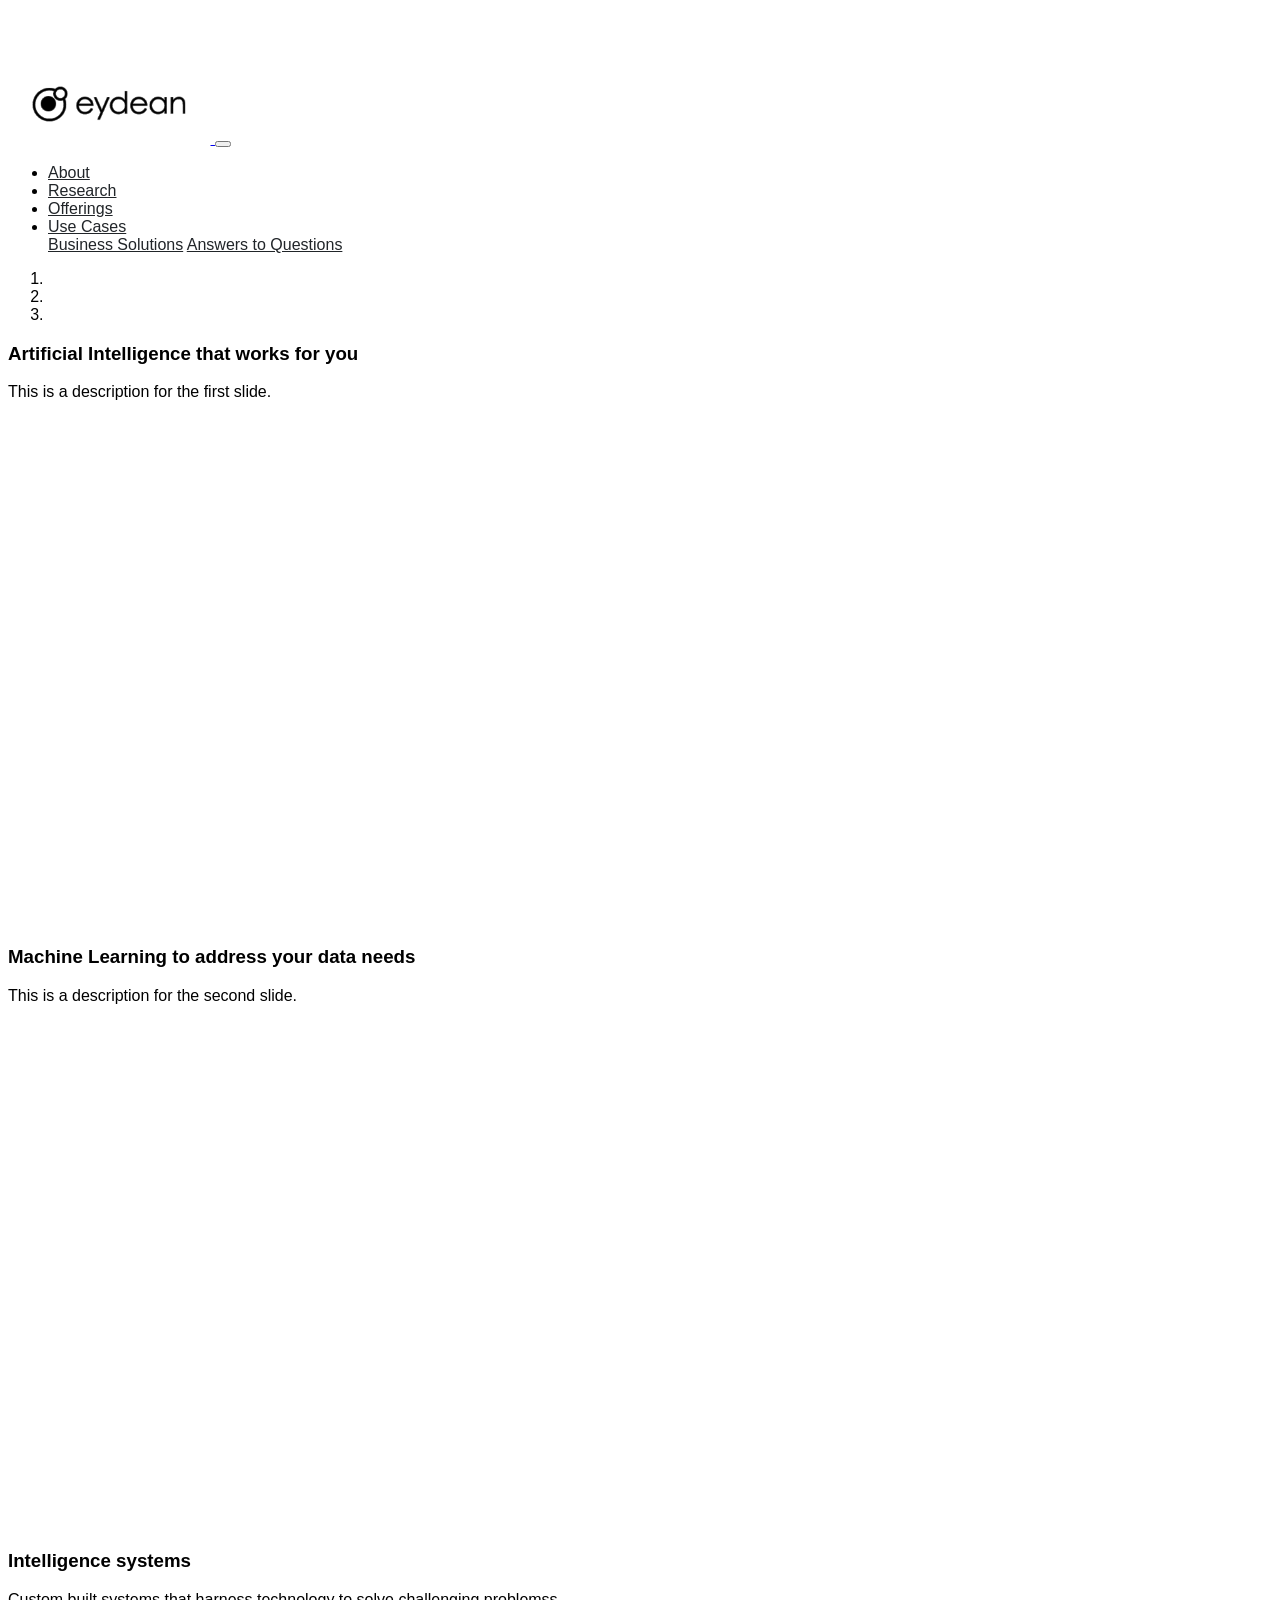
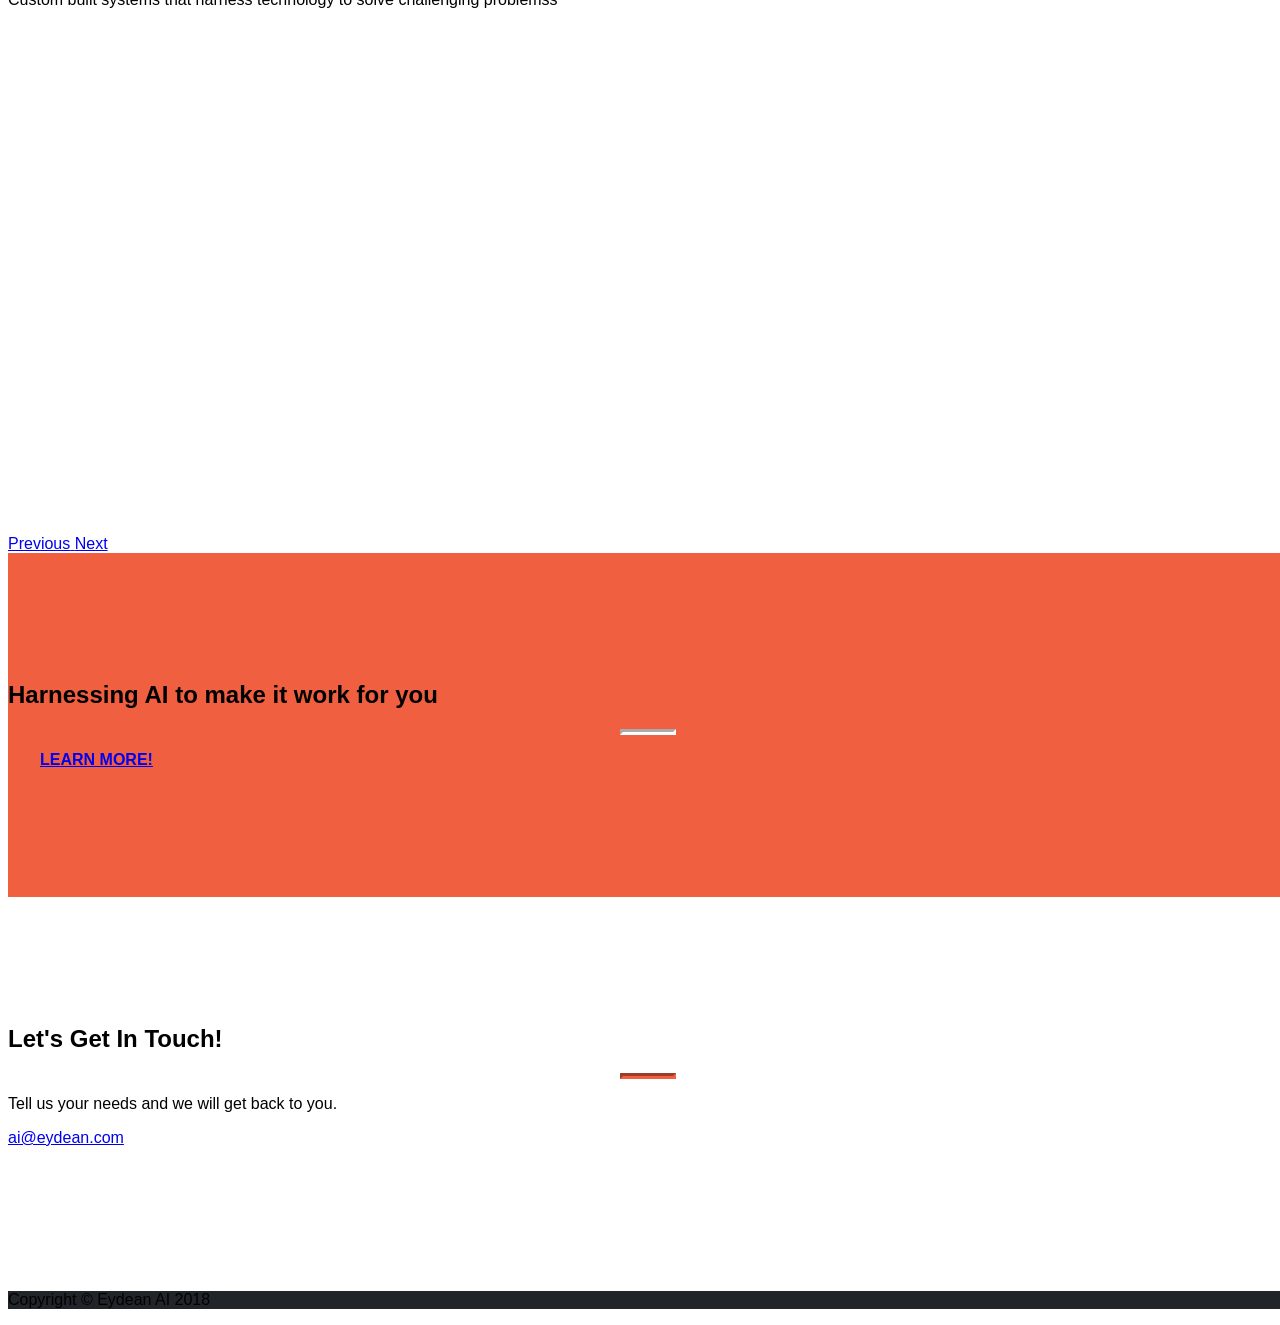
==== index.html @ f9ddc155 "[ADD]: Add Landing page skeleton" ====
<!DOCTYPE html>
<html lang="en">

<head>
    <meta charset="utf-8">
    <meta name="viewport" content="width=device-width, initial-scale=1, shrink-to-fit=no">
    <title>Eydean AI - Tagline</title>

    <link href="css/bootstrap.min.css" rel="stylesheet">
    <link href="css/style.css" rel="stylesheet">
    <link href="js/magnific-popup/magnific-popup.css" rel="stylesheet">

</head>

<body>
    <!-- Navigation -->
    <nav class="navbar fixed-top navbar-expand-lg navbar-dark bg-light fixed-top">
        <div class="container">
            <a class="navbar-brand" href="index.html">
                <img src="images/EydeanGIFresize.gif" alt="" srcset="" height="80px" width="auto">
            </a>
            <button class="navbar-toggler navbar-toggler-right" type="button" data-toggle="collapse" data-target="#navbarResponsive"
                aria-controls="navbarResponsive" aria-expanded="false" aria-label="Toggle navigation">
                <span class="navbar-toggler-icon"></span>
            </button>
            <div class="collapse navbar-collapse" id="navbarResponsive">
                <ul class="navbar-nav ml-auto">
                    <li class="nav-item">
                        <a class="nav-link" href="#">About</a>
                    </li>
                    <li class="nav-item">
                        <a class="nav-link" href="#">Research</a>
                    </li>
                    <li class="nav-item">
                        <a class="nav-link" href="#">Offerings</a>
                    </li>
                    <li class="nav-item dropdown">
                        <a class="nav-link dropdown-toggle" href="#" id="navbarDropdownPortfolio" data-toggle="dropdown"
                            aria-haspopup="true" aria-expanded="false">
                            Use Cases
                        </a>
                        <div class="dropdown-menu dropdown-menu-right" aria-labelledby="navbarDropdownPortfolio">
                            <a class="dropdown-item" href="#">Business Solutions</a>
                            <a class="dropdown-item" href="#">Answers to Questions</a>
                        </div>
                    </li>
                </ul>
            </div>
        </div>
    </nav>

    <header>
        <div id="carouselExampleIndicators" class="carousel slide" data-ride="carousel">
            <ol class="carousel-indicators">
                <li data-target="#carouselExampleIndicators" data-slide-to="0" class="active"></li>
                <li data-target="#carouselExampleIndicators" data-slide-to="1"></li>
                <li data-target="#carouselExampleIndicators" data-slide-to="2"></li>
            </ol>
            <div class="carousel-inner" role="listbox">
                <!-- Slide One -->
                <div class="carousel-item active" style="background-image: url('http://placehold.it/1900x1080')">
                    <div class="carousel-caption d-none d-md-block">
                        <h3>Artificial Intelligence that works for you</h3>
                        <p>This is a description for the first slide.</p>
                    </div>
                </div>
                <!-- Slide Two-->
                <div class="carousel-item" style="background-image: url('http://placehold.it/1900x1080')">
                    <div class="carousel-caption d-none d-md-block">
                        <h3>Machine Learning to address your data needs</h3>
                        <p>This is a description for the second slide.</p>
                    </div>
                </div>
                <!-- Slide Three -->
                <div class="carousel-item" style="background-image: url('http://placehold.it/1900x1080')">
                    <div class="carousel-caption d-none d-md-block">
                        <h3>Intelligence systems</h3>
                        <p>Custom built systems that harness technology to solve challenging problemss</p>
                    </div>
                </div>
            </div>
            <a class="carousel-control-prev" href="#carouselExampleIndicators" role="button" data-slide="prev">
                <span class="carousel-control-prev-icon" aria-hidden="true"></span>
                <span class="sr-only">Previous</span>
            </a>
            <a class="carousel-control-next" href="#carouselExampleIndicators" role="button" data-slide="next">
                <span class="carousel-control-next-icon" aria-hidden="true"></span>
                <span class="sr-only">Next</span>
            </a>
        </div>
    </header>

    <!-- Page Content -->
    <section class="bg-primary" id="about">
        <div class="container">
            <div class="row">
                <div class="col-lg-8 mx-auto text-center">
                    <h2 class="section-heading text-white">Harnessing AI to make it work for you</h2>
                    <hr class="light my-4">
                    <p class="text-faded mb-4"></p>
                    <a class="btn btn-light btn-xl js-scroll-trigger" href="#services">Learn more!</a>
                </div>
            </div>
        </div>
    </section>

    <section id="contact">
        <div class="container">
            <div class="row">
                <div class="col-lg-8 mx-auto text-center">
                    <h2 class="section-heading">Let's Get In Touch!</h2>
                    <hr class="my-4">
                    <p class="mb-5">Tell us your needs and we will get back to you.</p>
                    <a href="mailto:ai@eyedean.com">ai@eydean.com</a>
                </div>
            </div>
        </div>
    </section>
    </section>
    <!-- Footer -->
    <footer class="py-5 bg-dark">
        <div class="container">
            <p class="m-0 text-center text-white">Copyright &copy; Eydean AI 2018</p>
        </div>
        <!-- /.container -->
    </footer>

    <script src="js/jquery/jquery.min.js"></script>
    <script src="js/bootstrap/bootstrap.bundle.min.js"></script>
</body>

</html>
---- css/style.css ----
:root {
    --pm-color: #212529;
    --standard-color: #ffffff;
    --aux-color: #F05F40;
}

body {
    padding-top: 54px;
    font-family: 'Merriweather', 'Helvetica Neue', Arial, sans-serif;
    width: 100%;
    height: 100%;  
}
  
  @media (min-width: 992px) {
    body {
      padding-top: 56px;
    }
  }
  
  .carousel-item {
    height: 65vh;
    min-height: 300px;
    background: no-repeat center center scroll;
    -webkit-background-size: cover;
    -moz-background-size: cover;
    -o-background-size: cover;
    background-size: cover;
  }
  
  .portfolio-item {
    margin-bottom: 30px;
  }

hr {
  max-width: 50px;
  border-width: 3px;
  border-color: var(--aux-color);
}

hr.light {
  border-color: var(--standard-color);;
}

.bg-primary {
  background-color: var(--aux-color) !important;
}

.bg-dark {
  background-color: var(--pm-color); !important;
}

.text-faded {
  color: rgba(255, 255, 255, 0.7);
}

section {
  padding: 8rem 0;
}

.section-heading {
  margin-top: 0;
}

::-moz-selection {
  color: var(--standard-color);
  background: var(--pm-color);;
  text-shadow: none;
}

@media (min-width: 1200px) {
  header.masthead h1 {
    font-size: 4rem;
  }
}

.navbar .container .collapse ul li a{
    color: var(--pm-color) !important;
}

@media (min-width: 768px) {
  .portfolio-box .portfolio-box-caption .portfolio-box-caption-content .project-category {
    font-size: 16px;
  }
  .portfolio-box .portfolio-box-caption .portfolio-box-caption-content .project-name {
    font-size: 22px;
  }
}

.text-primary {
  color: var(--aux-color) !important;
}

.btn {
  font-weight: 700;
  text-transform: uppercase;
  border: none;
  border-radius: 300px;
  font-family: 'Open Sans', 'Helvetica Neue', Arial, sans-serif;
}

.btn-xl {
  padding: 1rem 2rem;
}

.btn-primary {
  background-color:var(--aux-color);
  border-color: var(--aux-color);
}

.btn-primary:hover, .btn-primary:focus, .btn-primary:active {
  color: var(--standard-color);
  background-color: var(--aux-color) !important;
}

.btn-primary:active, .btn-primary:focus {
  box-shadow: 0 0 0 0.2rem rgba(240, 95, 64, 0.5) !important;
}
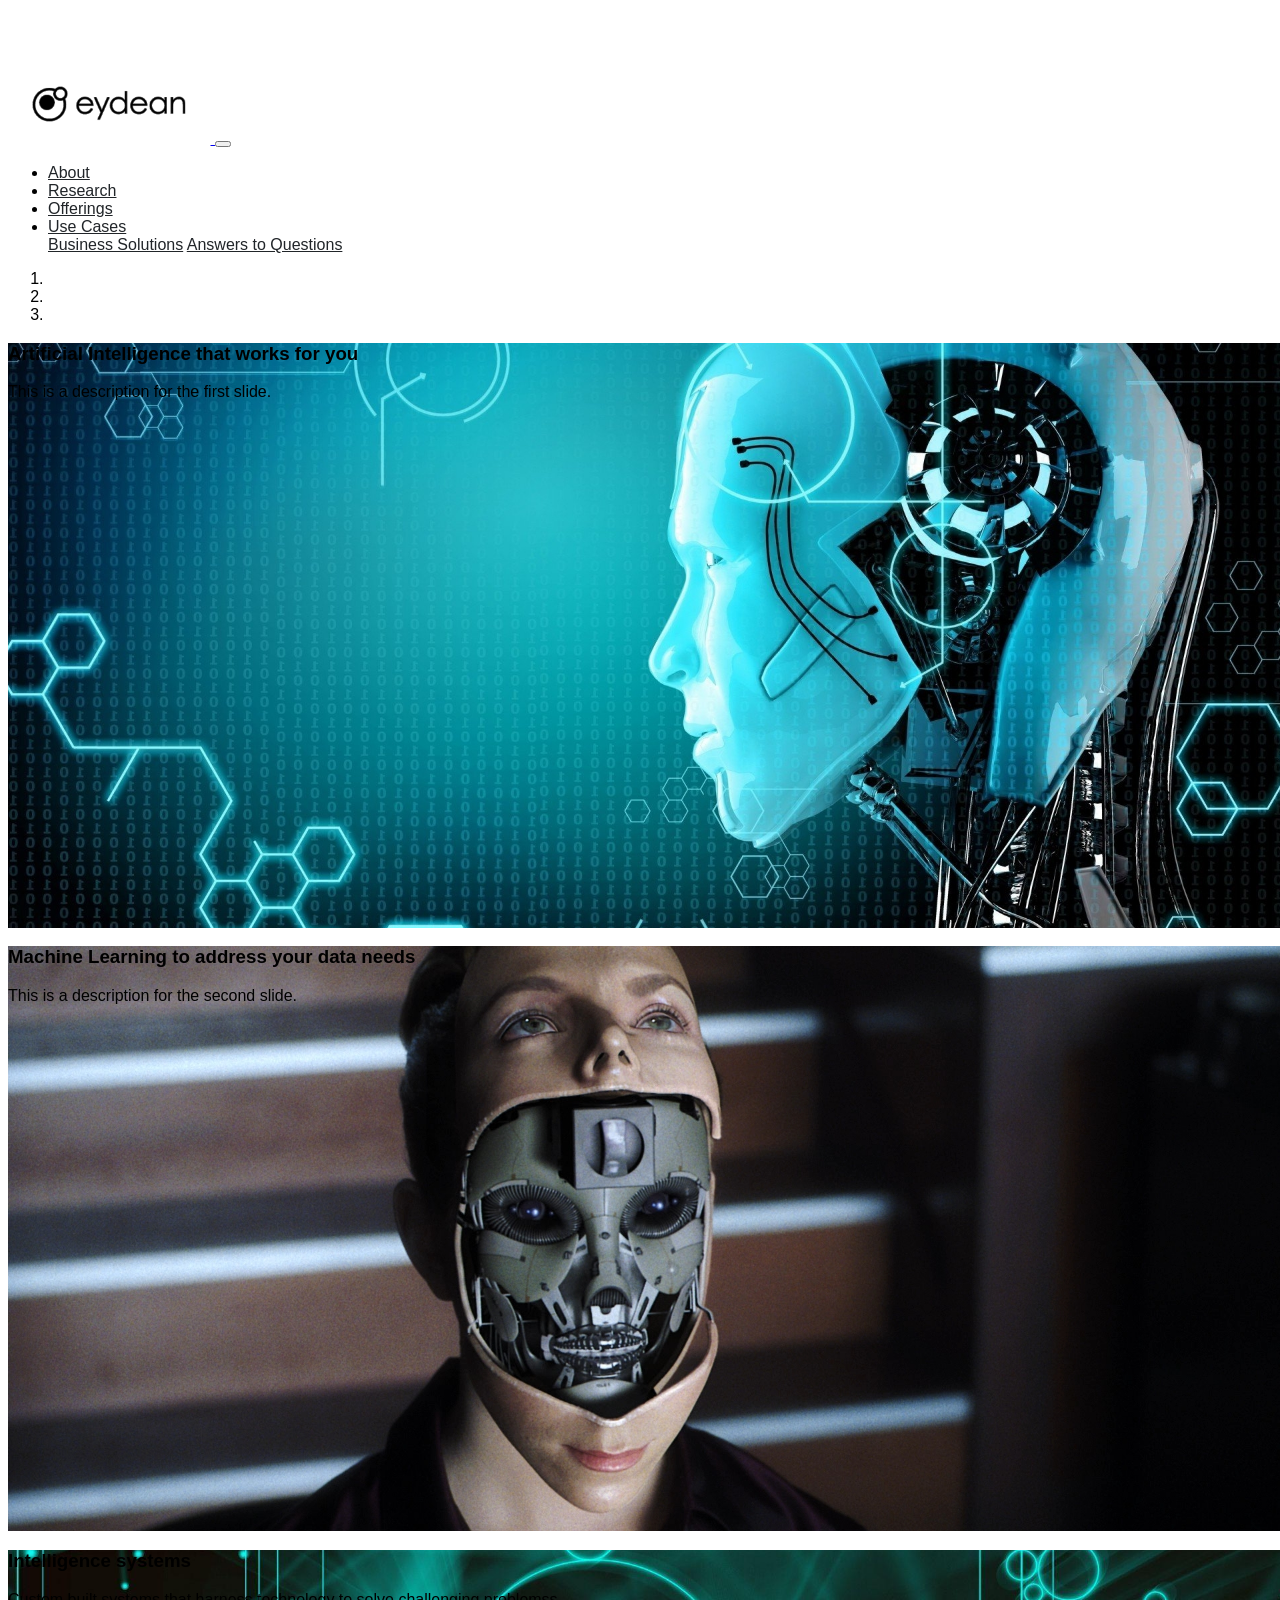
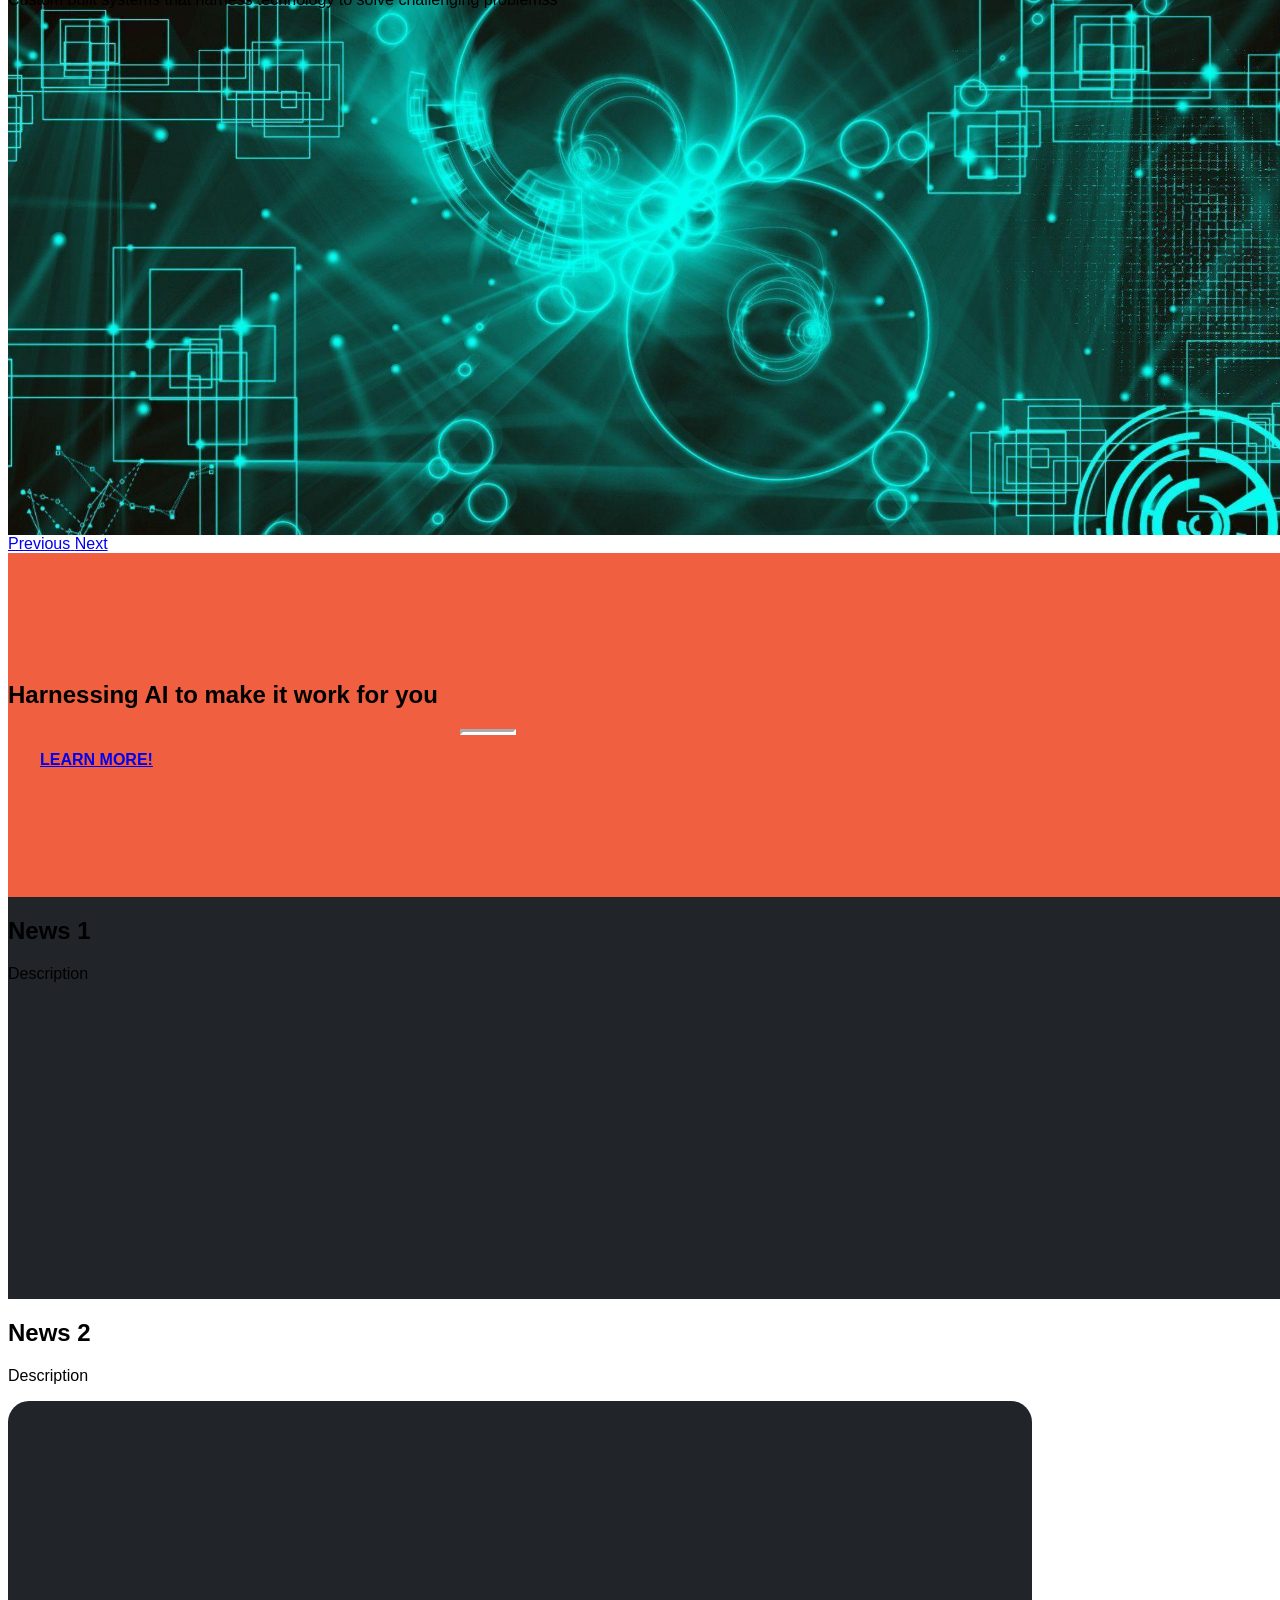
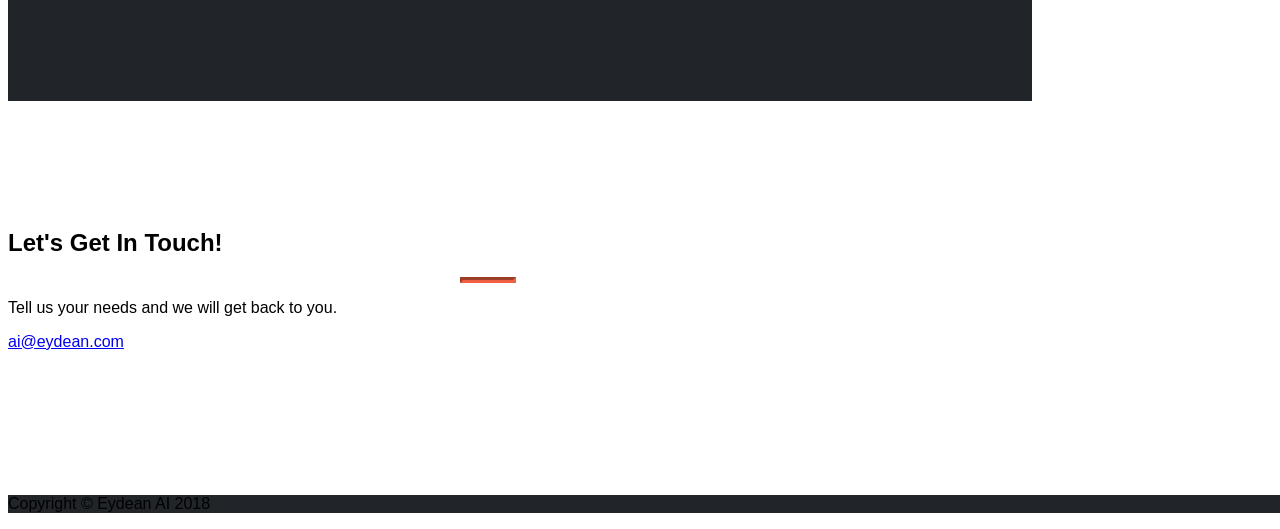
==== commit af6dc91b: "[ADD]: Add placeholder images and news section to landing page skeleton" ====
--- a/index.html
+++ b/index.html
@@ -5,11 +5,9 @@
     <meta charset="utf-8">
     <meta name="viewport" content="width=device-width, initial-scale=1, shrink-to-fit=no">
     <title>Eydean AI - Tagline</title>
-
+    <!-- CSS -->
     <link href="css/bootstrap.min.css" rel="stylesheet">
     <link href="css/style.css" rel="stylesheet">
-    <link href="js/magnific-popup/magnific-popup.css" rel="stylesheet">
-
 </head>
 
 <body>
@@ -35,8 +33,7 @@
                         <a class="nav-link" href="#">Offerings</a>
                     </li>
                     <li class="nav-item dropdown">
-                        <a class="nav-link dropdown-toggle" href="#" id="navbarDropdownPortfolio" data-toggle="dropdown"
-                            aria-haspopup="true" aria-expanded="false">
+                        <a class="nav-link dropdown-toggle" href="#" id="navbarDropdownPortfolio" data-toggle="dropdown" aria-haspopup="true" aria-expanded="false">
                             Use Cases
                         </a>
                         <div class="dropdown-menu dropdown-menu-right" aria-labelledby="navbarDropdownPortfolio">
@@ -49,6 +46,8 @@
         </div>
     </nav>
 
+    <!-- Page Content -->
+    <!-- Carousel -->
     <header>
         <div id="carouselExampleIndicators" class="carousel slide" data-ride="carousel">
             <ol class="carousel-indicators">
@@ -58,21 +57,21 @@
             </ol>
             <div class="carousel-inner" role="listbox">
                 <!-- Slide One -->
-                <div class="carousel-item active" style="background-image: url('http://placehold.it/1900x1080')">
+                <div class="carousel-item active" style="background-image: url('images/placeholder1.png')">
                     <div class="carousel-caption d-none d-md-block">
                         <h3>Artificial Intelligence that works for you</h3>
                         <p>This is a description for the first slide.</p>
                     </div>
                 </div>
                 <!-- Slide Two-->
-                <div class="carousel-item" style="background-image: url('http://placehold.it/1900x1080')">
+                <div class="carousel-item" style="background-image: url('images/placeholder2.png')">
                     <div class="carousel-caption d-none d-md-block">
                         <h3>Machine Learning to address your data needs</h3>
                         <p>This is a description for the second slide.</p>
                     </div>
                 </div>
                 <!-- Slide Three -->
-                <div class="carousel-item" style="background-image: url('http://placehold.it/1900x1080')">
+                <div class="carousel-item" style="background-image: url('images/placeholder3.png')">
                     <div class="carousel-caption d-none d-md-block">
                         <h3>Intelligence systems</h3>
                         <p>Custom built systems that harness technology to solve challenging problemss</p>
@@ -90,7 +89,7 @@
         </div>
     </header>
 
-    <!-- Page Content -->
+    <!-- Section 1: Learn More -->
     <section class="bg-primary" id="about">
         <div class="container">
             <div class="row">
@@ -104,6 +103,25 @@
         </div>
     </section>
 
+    <!-- Section 2: News -->
+    <div class="d-md-flex flex-md-equal w-100 my-md-3 pl-md-3">
+        <div class="bg-dark mr-md-3 pt-3 px-3 pt-md-5 px-md-5 text-center text-white overflow-hidden">
+            <div class="my-3 py-3">
+                <h2 class="display-5">News 1</h2>
+                <p class="lead">Description</p>
+            </div>
+            <div class="bg-light box-shadow mx-auto" style="width: 80%; height: 300px; border-radius: 21px 21px 0 0;"></div>
+        </div>
+        <div class="bg-light mr-md-3 pt-3 px-3 pt-md-5 px-md-5 text-center overflow-hidden">
+            <div class="my-3 p-3">
+                <h2 class="display-5">News 2</h2>
+                <p class="lead">Description</p>
+            </div>
+            <div class="bg-dark box-shadow mx-auto" style="width: 80%; height: 300px; border-radius: 21px 21px 0 0;"></div>
+        </div>
+    </div>
+
+    <!-- Section 3: Contact -->
     <section id="contact">
         <div class="container">
             <div class="row">
@@ -116,15 +134,15 @@
             </div>
         </div>
     </section>
-    </section>
+
     <!-- Footer -->
     <footer class="py-5 bg-dark">
         <div class="container">
             <p class="m-0 text-center text-white">Copyright &copy; Eydean AI 2018</p>
         </div>
-        <!-- /.container -->
     </footer>
 
+    <!-- JQuery -->
     <script src="js/jquery/jquery.min.js"></script>
     <script src="js/bootstrap/bootstrap.bundle.min.js"></script>
 </body>
--- a/css/style.css
+++ b/css/style.css
@@ -1,35 +1,43 @@
 :root {
-    --pm-color: #212529;
-    --standard-color: #ffffff;
-    --aux-color: #F05F40;
+  --pm-color: #212529;
+  --alt-color: #e5e5e5;
+  --standard-color: #ffffff;
+  --aux-color: #F05F40;
 }
 
+/* body */
 body {
-    padding-top: 54px;
-    font-family: 'Merriweather', 'Helvetica Neue', Arial, sans-serif;
-    width: 100%;
-    height: 100%;  
+  padding-top: 54px;
+  font-family: 'Merriweather', 'Helvetica Neue', Arial, sans-serif;
+  width: 100%;
+  height: 100%;
 }
-  
-  @media (min-width: 992px) {
-    body {
-      padding-top: 56px;
-    }
+
+/* Responsiveness */
+@media (min-width: 768px) {
+  .flex-md-equal>* {
+    -ms-flex: 1;
+    -webkit-box-flex: 1;
+    flex: 1;
   }
-  
-  .carousel-item {
-    height: 65vh;
-    min-height: 300px;
-    background: no-repeat center center scroll;
-    -webkit-background-size: cover;
-    -moz-background-size: cover;
-    -o-background-size: cover;
-    background-size: cover;
+}
+
+@media (min-width: 992px) {
+  body {
+    padding-top: 56px;
   }
-  
-  .portfolio-item {
-    margin-bottom: 30px;
-  }
+}
+
+/* Carousel */
+.carousel-item {
+  height: 65vh;
+  min-height: 300px;
+  background: no-repeat center center scroll;
+  -webkit-background-size: cover;
+  -moz-background-size: cover;
+  -o-background-size: cover;
+  background-size: cover;
+}
 
 hr {
   max-width: 50px;
@@ -38,7 +46,8 @@
 }
 
 hr.light {
-  border-color: var(--standard-color);;
+  border-color: var(--standard-color);
+  ;
 }
 
 .bg-primary {
@@ -46,7 +55,7 @@
 }
 
 .bg-dark {
-  background-color: var(--pm-color); !important;
+  background-color: var(--pm-color);
 }
 
 .text-faded {
@@ -63,32 +72,16 @@
 
 ::-moz-selection {
   color: var(--standard-color);
-  background: var(--pm-color);;
+  background: var(--pm-color);
+  ;
   text-shadow: none;
 }
 
-@media (min-width: 1200px) {
-  header.masthead h1 {
-    font-size: 4rem;
-  }
+.navbar .container .collapse ul li a {
+  color: var(--pm-color) !important;
 }
 
-.navbar .container .collapse ul li a{
-    color: var(--pm-color) !important;
-}
-
-@media (min-width: 768px) {
-  .portfolio-box .portfolio-box-caption .portfolio-box-caption-content .project-category {
-    font-size: 16px;
-  }
-  .portfolio-box .portfolio-box-caption .portfolio-box-caption-content .project-name {
-    font-size: 22px;
-  }
-}
-
-.text-primary {
-  color: var(--aux-color) !important;
-}
+/* Buttons */
 
 .btn {
   font-weight: 700;
@@ -102,16 +95,12 @@
   padding: 1rem 2rem;
 }
 
-.btn-primary {
-  background-color:var(--aux-color);
-  border-color: var(--aux-color);
+.container {
+  max-width: 960px;
 }
 
-.btn-primary:hover, .btn-primary:focus, .btn-primary:active {
-  color: var(--standard-color);
-  background-color: var(--aux-color) !important;
+.overflow-hidden {
+  overflow: hidden;
 }
 
-.btn-primary:active, .btn-primary:focus {
-  box-shadow: 0 0 0 0.2rem rgba(240, 95, 64, 0.5) !important;
-}
+/* Footer */
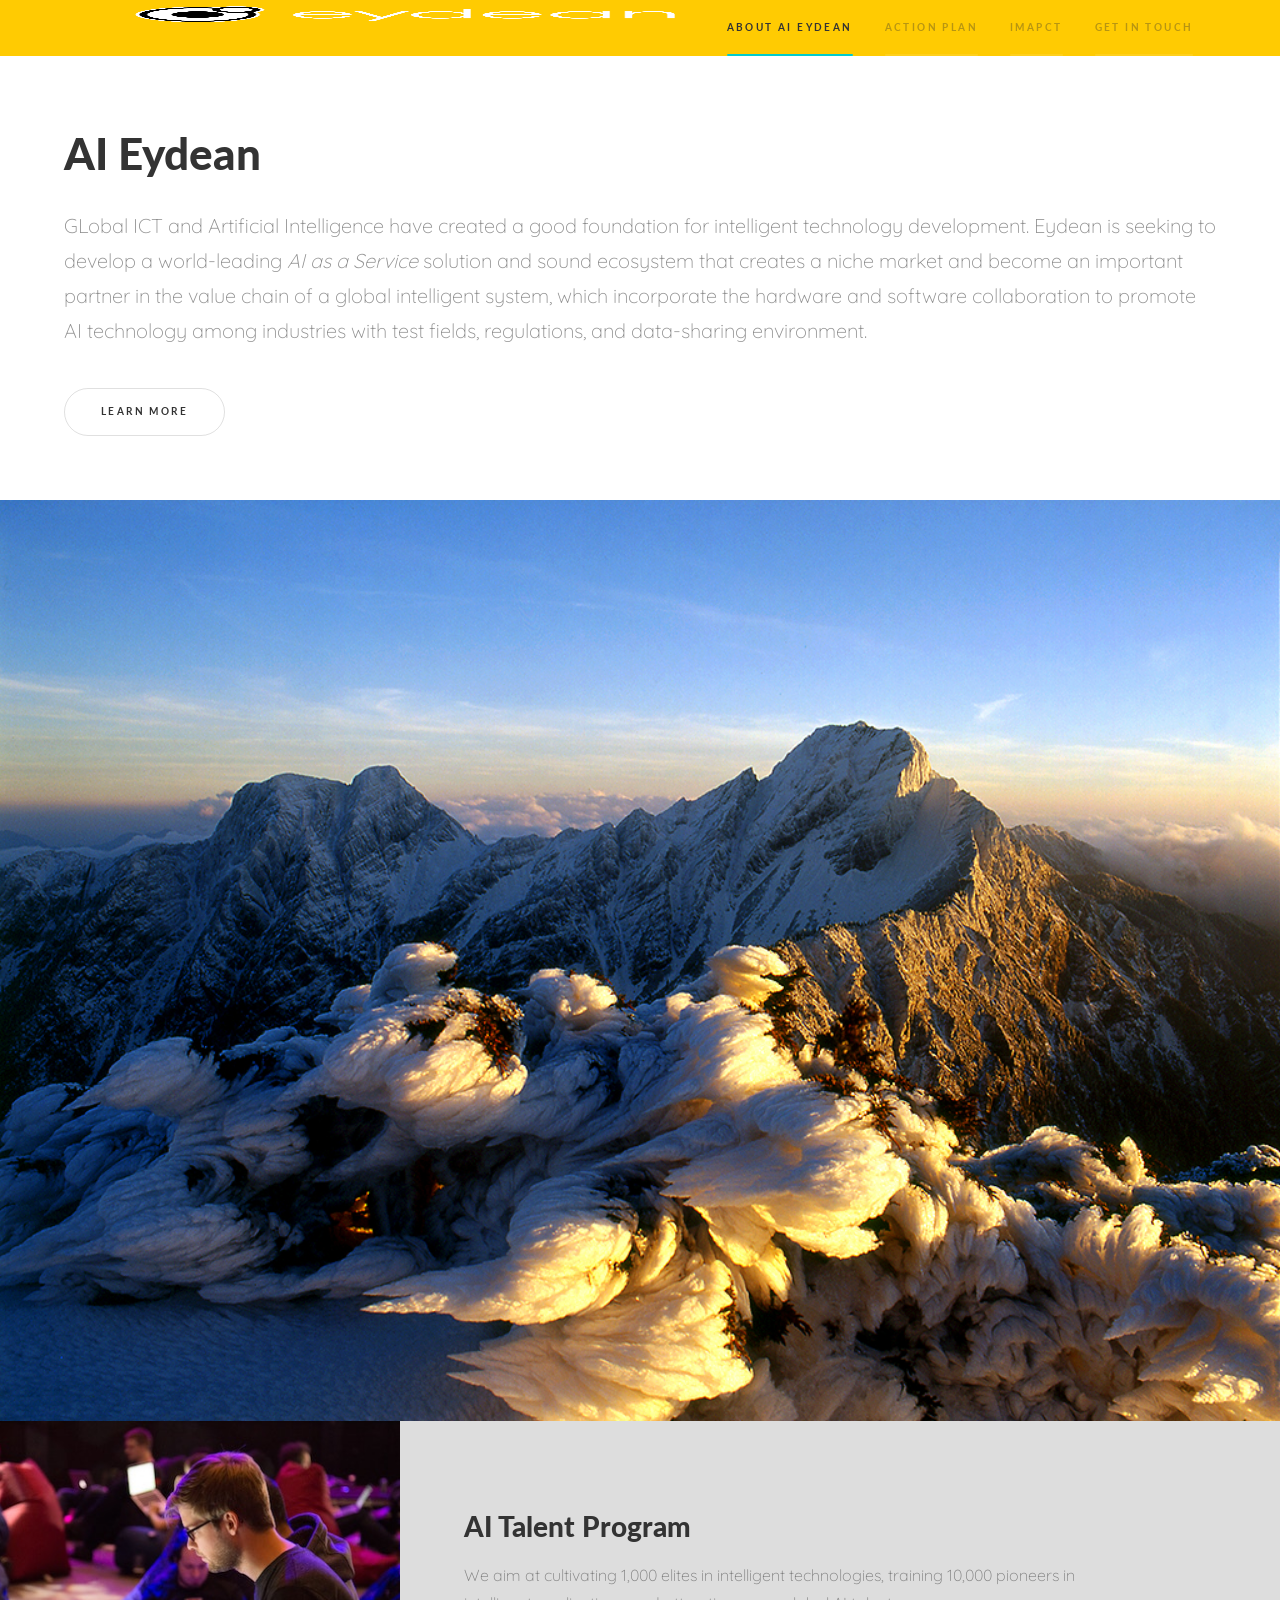
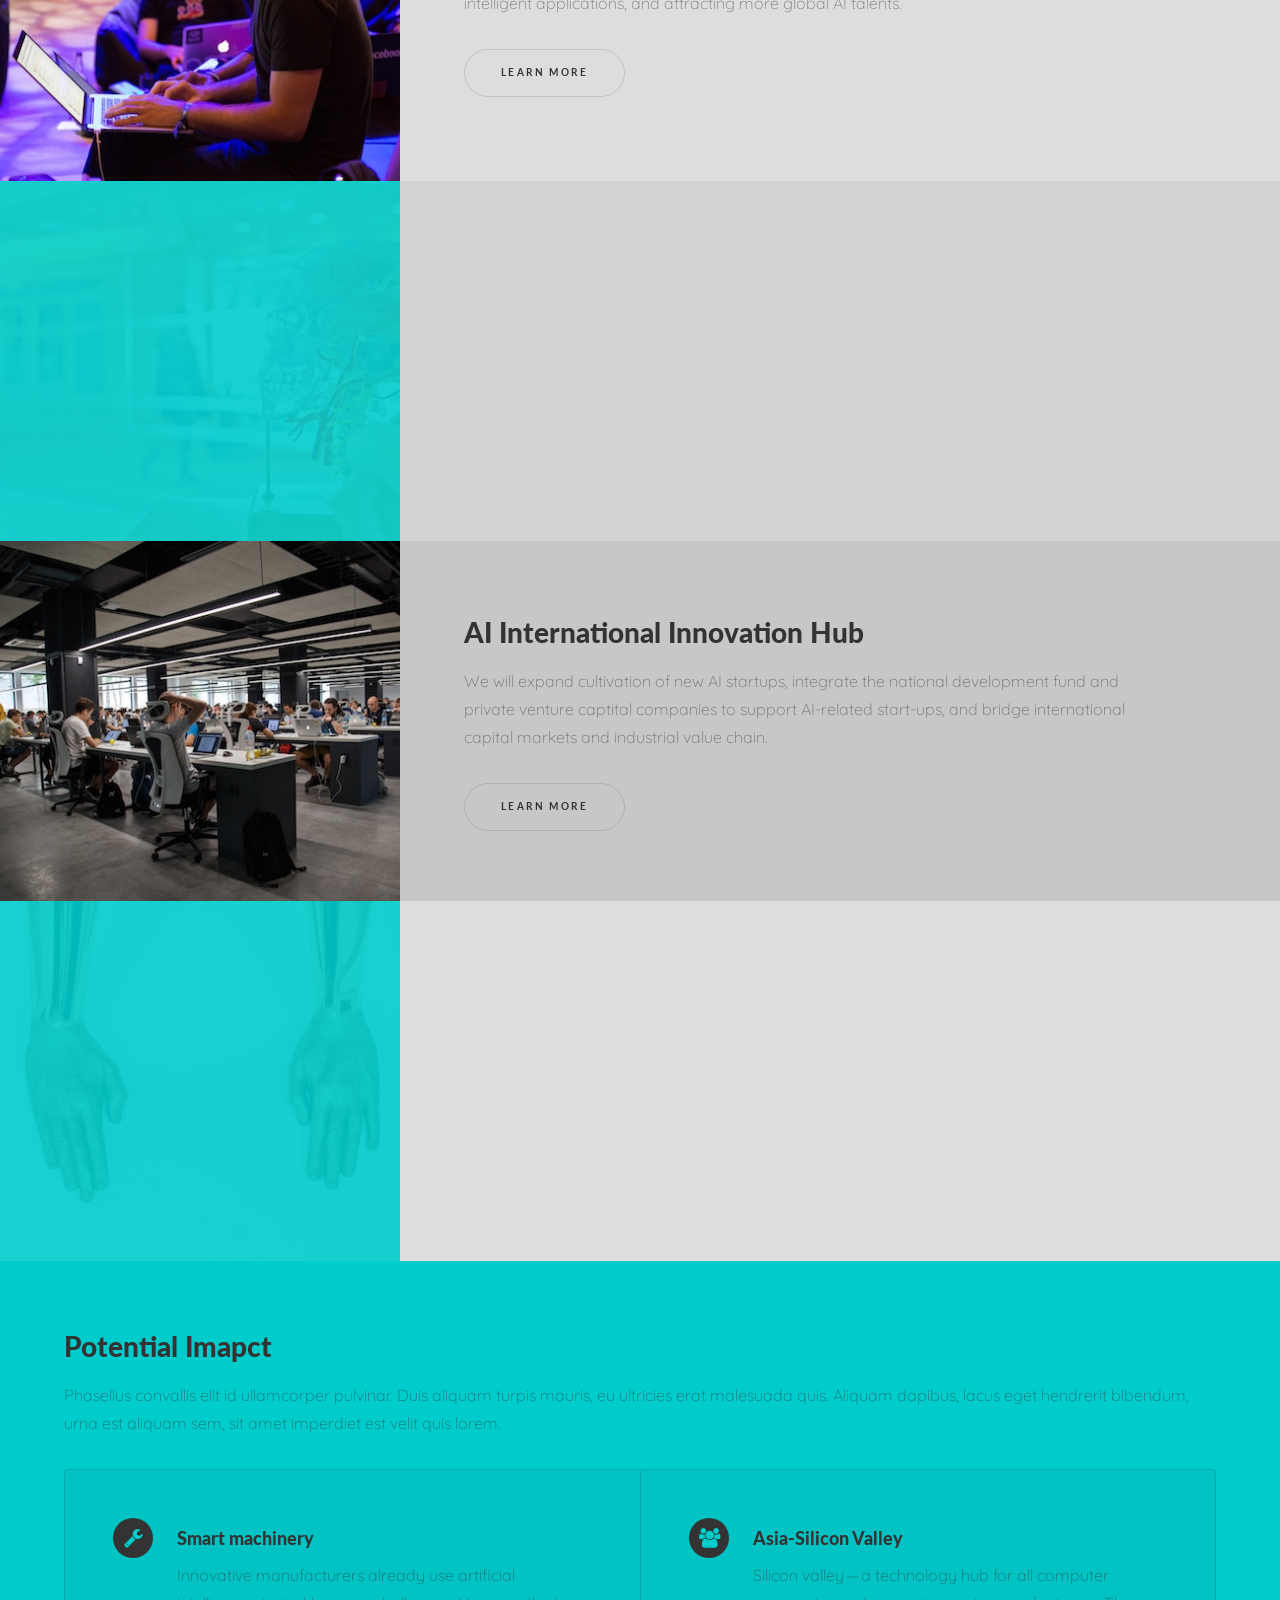
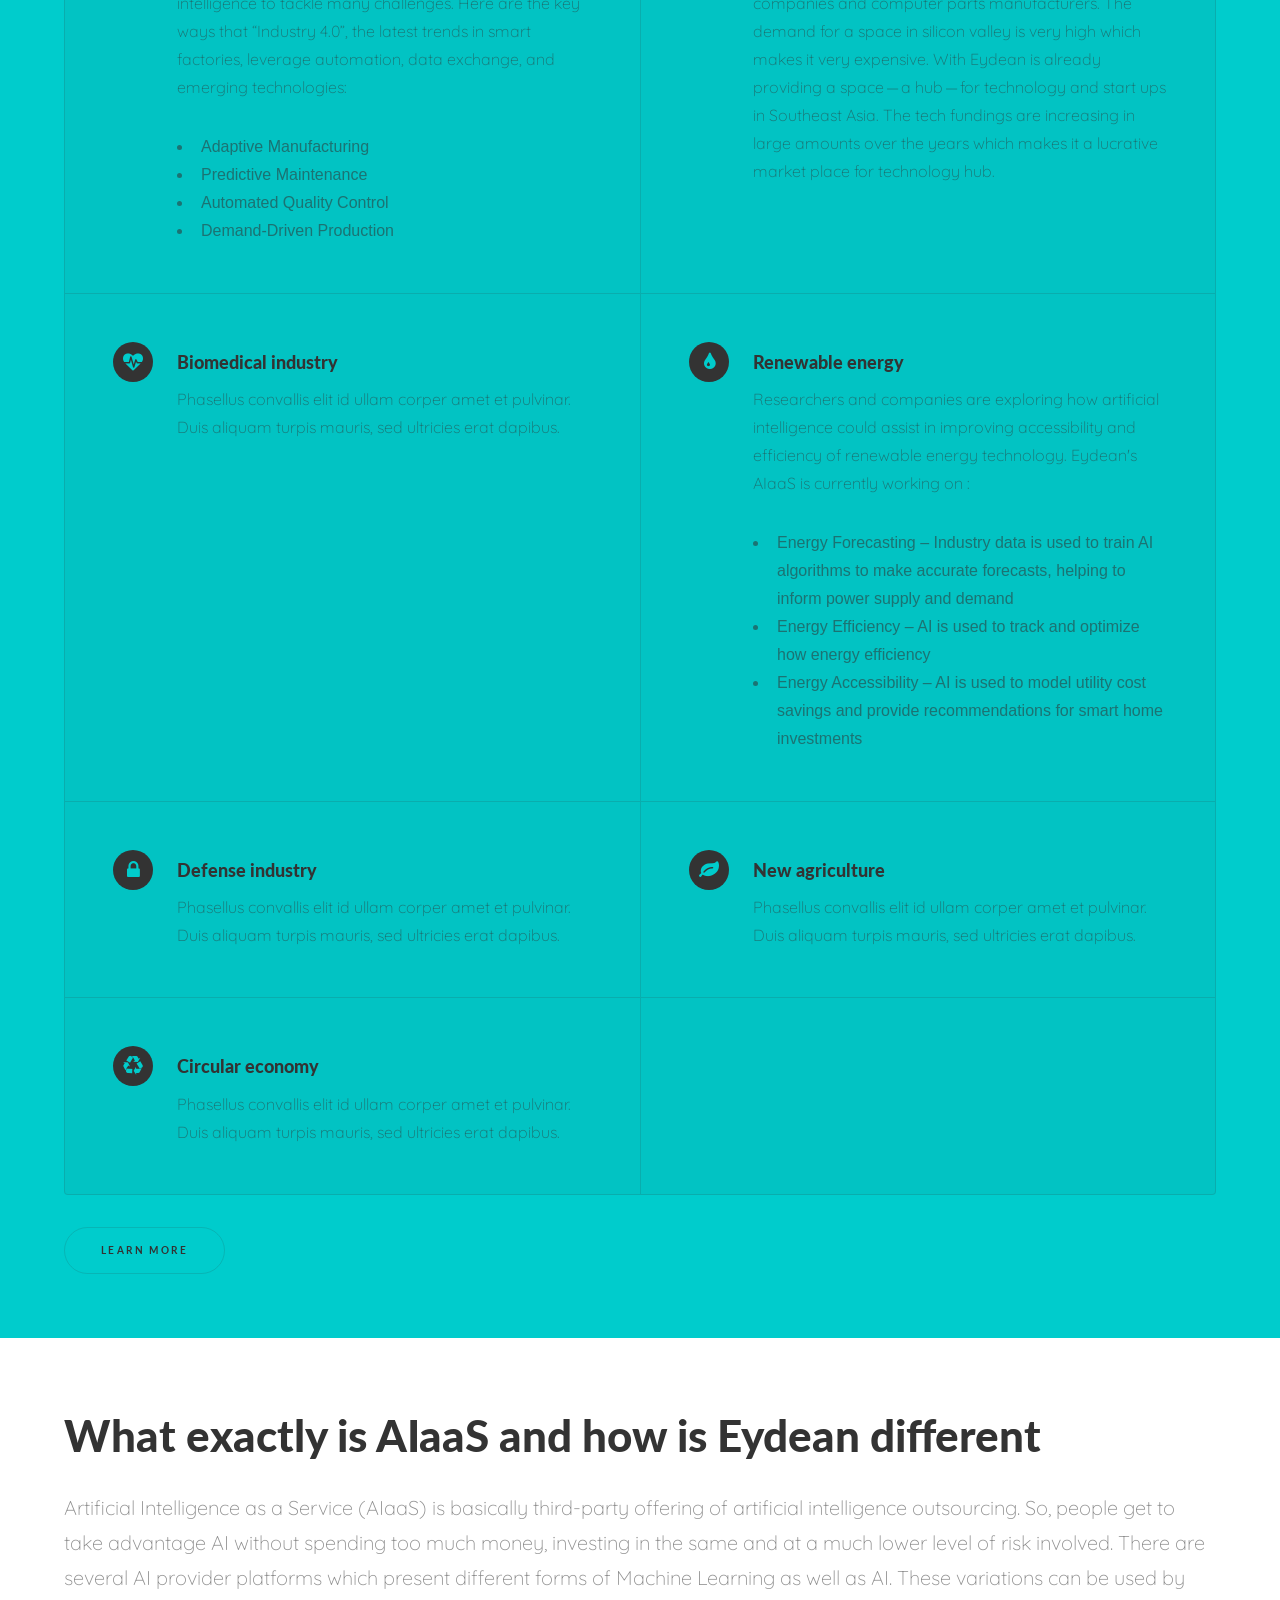
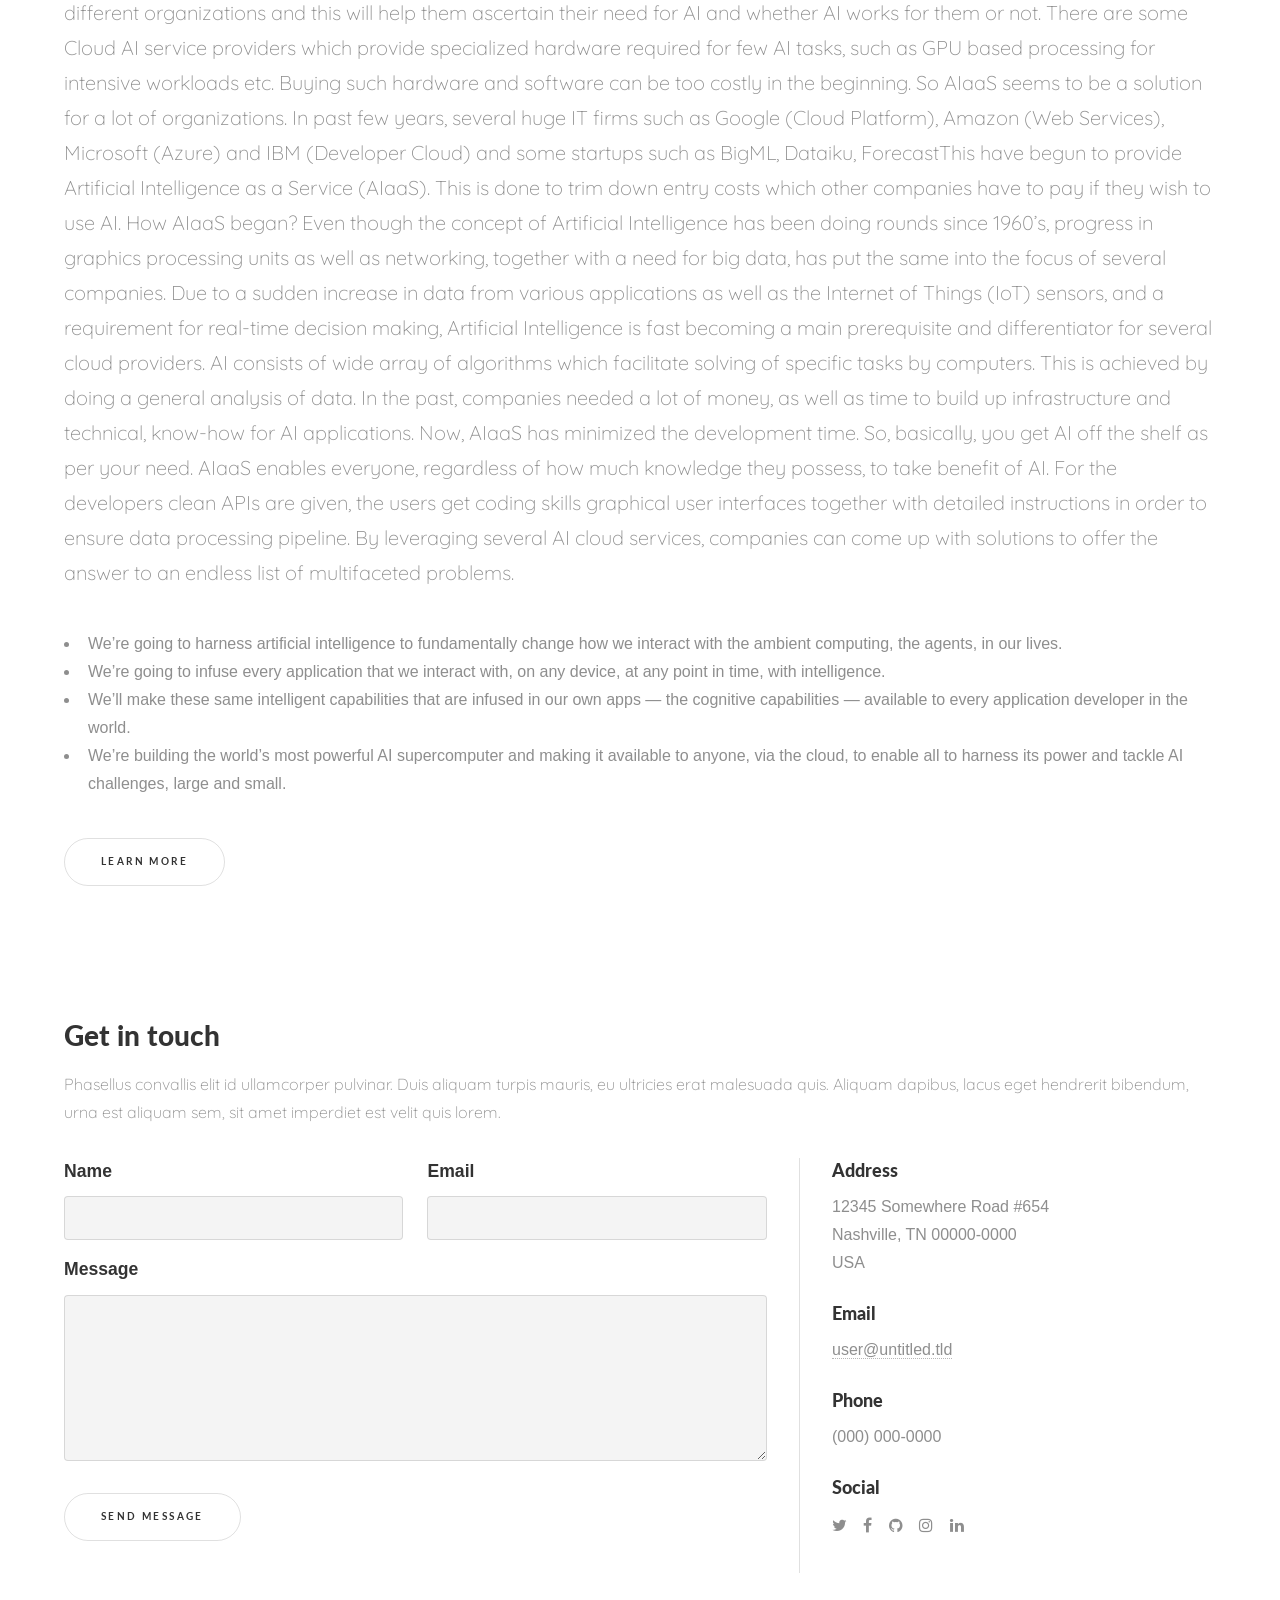
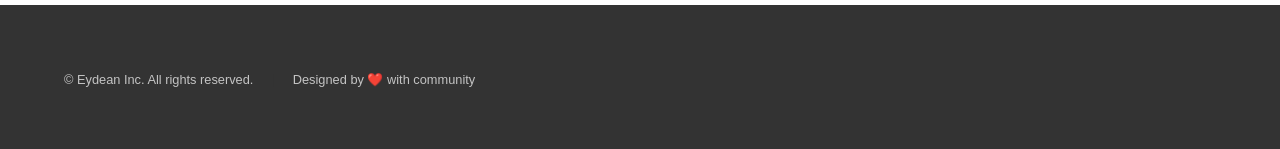
==== commit 83cf6c7a: "Update to Manish's landing page" ====
--- a/index.html
+++ b/index.html
@@ -1,150 +1,276 @@
-<!DOCTYPE html>
-<html lang="en">
-
-<head>
-    <meta charset="utf-8">
-    <meta name="viewport" content="width=device-width, initial-scale=1, shrink-to-fit=no">
-    <title>Eydean AI - Tagline</title>
-    <!-- CSS -->
-    <link href="css/bootstrap.min.css" rel="stylesheet">
-    <link href="css/style.css" rel="stylesheet">
-</head>
-
-<body>
-    <!-- Navigation -->
-    <nav class="navbar fixed-top navbar-expand-lg navbar-dark bg-light fixed-top">
-        <div class="container">
-            <a class="navbar-brand" href="index.html">
-                <img src="images/EydeanGIFresize.gif" alt="" srcset="" height="80px" width="auto">
-            </a>
-            <button class="navbar-toggler navbar-toggler-right" type="button" data-toggle="collapse" data-target="#navbarResponsive"
-                aria-controls="navbarResponsive" aria-expanded="false" aria-label="Toggle navigation">
-                <span class="navbar-toggler-icon"></span>
-            </button>
-            <div class="collapse navbar-collapse" id="navbarResponsive">
-                <ul class="navbar-nav ml-auto">
-                    <li class="nav-item">
-                        <a class="nav-link" href="#">About</a>
-                    </li>
-                    <li class="nav-item">
-                        <a class="nav-link" href="#">Research</a>
-                    </li>
-                    <li class="nav-item">
-                        <a class="nav-link" href="#">Offerings</a>
-                    </li>
-                    <li class="nav-item dropdown">
-                        <a class="nav-link dropdown-toggle" href="#" id="navbarDropdownPortfolio" data-toggle="dropdown" aria-haspopup="true" aria-expanded="false">
-                            Use Cases
-                        </a>
-                        <div class="dropdown-menu dropdown-menu-right" aria-labelledby="navbarDropdownPortfolio">
-                            <a class="dropdown-item" href="#">Business Solutions</a>
-                            <a class="dropdown-item" href="#">Answers to Questions</a>
-                        </div>
-                    </li>
-                </ul>
-            </div>
-        </div>
-    </nav>
-
-    <!-- Page Content -->
-    <!-- Carousel -->
-    <header>
-        <div id="carouselExampleIndicators" class="carousel slide" data-ride="carousel">
-            <ol class="carousel-indicators">
-                <li data-target="#carouselExampleIndicators" data-slide-to="0" class="active"></li>
-                <li data-target="#carouselExampleIndicators" data-slide-to="1"></li>
-                <li data-target="#carouselExampleIndicators" data-slide-to="2"></li>
-            </ol>
-            <div class="carousel-inner" role="listbox">
-                <!-- Slide One -->
-                <div class="carousel-item active" style="background-image: url('images/placeholder1.png')">
-                    <div class="carousel-caption d-none d-md-block">
-                        <h3>Artificial Intelligence that works for you</h3>
-                        <p>This is a description for the first slide.</p>
-                    </div>
-                </div>
-                <!-- Slide Two-->
-                <div class="carousel-item" style="background-image: url('images/placeholder2.png')">
-                    <div class="carousel-caption d-none d-md-block">
-                        <h3>Machine Learning to address your data needs</h3>
-                        <p>This is a description for the second slide.</p>
-                    </div>
-                </div>
-                <!-- Slide Three -->
-                <div class="carousel-item" style="background-image: url('images/placeholder3.png')">
-                    <div class="carousel-caption d-none d-md-block">
-                        <h3>Intelligence systems</h3>
-                        <p>Custom built systems that harness technology to solve challenging problemss</p>
-                    </div>
-                </div>
-            </div>
-            <a class="carousel-control-prev" href="#carouselExampleIndicators" role="button" data-slide="prev">
-                <span class="carousel-control-prev-icon" aria-hidden="true"></span>
-                <span class="sr-only">Previous</span>
-            </a>
-            <a class="carousel-control-next" href="#carouselExampleIndicators" role="button" data-slide="next">
-                <span class="carousel-control-next-icon" aria-hidden="true"></span>
-                <span class="sr-only">Next</span>
-            </a>
-        </div>
-    </header>
-
-    <!-- Section 1: Learn More -->
-    <section class="bg-primary" id="about">
-        <div class="container">
-            <div class="row">
-                <div class="col-lg-8 mx-auto text-center">
-                    <h2 class="section-heading text-white">Harnessing AI to make it work for you</h2>
-                    <hr class="light my-4">
-                    <p class="text-faded mb-4"></p>
-                    <a class="btn btn-light btn-xl js-scroll-trigger" href="#services">Learn more!</a>
-                </div>
-            </div>
-        </div>
-    </section>
-
-    <!-- Section 2: News -->
-    <div class="d-md-flex flex-md-equal w-100 my-md-3 pl-md-3">
-        <div class="bg-dark mr-md-3 pt-3 px-3 pt-md-5 px-md-5 text-center text-white overflow-hidden">
-            <div class="my-3 py-3">
-                <h2 class="display-5">News 1</h2>
-                <p class="lead">Description</p>
-            </div>
-            <div class="bg-light box-shadow mx-auto" style="width: 80%; height: 300px; border-radius: 21px 21px 0 0;"></div>
-        </div>
-        <div class="bg-light mr-md-3 pt-3 px-3 pt-md-5 px-md-5 text-center overflow-hidden">
-            <div class="my-3 p-3">
-                <h2 class="display-5">News 2</h2>
-                <p class="lead">Description</p>
-            </div>
-            <div class="bg-dark box-shadow mx-auto" style="width: 80%; height: 300px; border-radius: 21px 21px 0 0;"></div>
-        </div>
-    </div>
-
-    <!-- Section 3: Contact -->
-    <section id="contact">
-        <div class="container">
-            <div class="row">
-                <div class="col-lg-8 mx-auto text-center">
-                    <h2 class="section-heading">Let's Get In Touch!</h2>
-                    <hr class="my-4">
-                    <p class="mb-5">Tell us your needs and we will get back to you.</p>
-                    <a href="mailto:ai@eyedean.com">ai@eydean.com</a>
-                </div>
-            </div>
-        </div>
-    </section>
-
-    <!-- Footer -->
-    <footer class="py-5 bg-dark">
-        <div class="container">
-            <p class="m-0 text-center text-white">Copyright &copy; Eydean AI 2018</p>
-        </div>
-    </footer>
-
-    <!-- JQuery -->
-    <script src="js/jquery/jquery.min.js"></script>
-    <script src="js/bootstrap/bootstrap.bundle.min.js"></script>
-</body>
-
-</html>+<!DOCTYPE HTML>
+<html>
+	<head>
+		<title>AI | Eydean</title>
+		<meta charset="utf-8" />
+		<meta name="viewport" content="width=device-width, initial-scale=1" />
+		<!--[if lte IE 8]><script src="assets/js/ie/html5shiv.js"></script><![endif]-->
+		<link rel="stylesheet" href="assets/css/main.css" />
+		<!--[if lte IE 9]><link rel="stylesheet" href="assets/css/ie9.css" /><![endif]-->
+		<!--[if lte IE 8]><link rel="stylesheet" href="assets/css/ie8.css" /><![endif]-->
+		<link href="https://fonts.googleapis.com/css?family=Lato:400,700,900|Quicksand:300,400" rel="stylesheet">
+	</head>
+	<body>
+
+		<!-- Sidebar -->
+			<section id="sidebar">
+				<div class="inner">
+					<img src="images/Eydean-04.png" alt="logo" height="50%" width="50%">
+
+					<nav>
+						<ul>
+							<li><a href="#intro">About AI Eydean</a></li>
+							<li><a href="#one">Action Plan</a></li>
+							<li><a href="#two">Imapct</a></li>
+							<li><a href="#three">Get in touch</a></li>
+						</ul>
+					</nav>
+				</div>
+			</section>
+
+		<!-- Wrapper -->
+			<div id="wrapper">
+
+				<!-- Intro -->
+					<section id="intro" class="wrapper style1 fullscreen fade-up">
+						<div class="inner">
+							<h1>AI Eydean</h1>
+							<p>GLobal ICT and Artificial Intelligence have created a good foundation for intelligent technology development. Eydean is seeking to develop a world-leading <i>AI as a Service</i> solution and sound ecosystem that creates a niche market and become an important partner in the value chain of a global intelligent system, which incorporate the hardware and software collaboration to promote AI technology among industries with test fields, regulations, and data-sharing environment.</p>
+							<ul class="actions">
+								<li><a href="#one" class="button scrolly">Learn more</a></li>
+							</ul>
+						</div>
+						<img src="images/pic07.jpg" alt="" data-position="top center" />
+					</section>
+
+				<!-- One -->
+					<section id="one" class="wrapper style2 spotlights">
+						<section>
+							<a href="#" class="image"><img src="images/alex-kotliarskyi-361099.jpg" alt="" data-position="center center" /></a>
+							<div class="content">
+								<div class="inner">
+									<h2>AI Talent Program</h2>
+									<p>We aim at cultivating 1,000 elites in intelligent technologies, training 10,000 pioneers in intelligent applications, and attracting more global AI talents.</p>
+									<ul class="actions">
+										<li><a href="#" class="button">Learn more</a></li>
+									</ul>
+								</div>
+							</div>
+						</section>
+						<section>
+							<a href="#" class="image"><img src="images/jesse-orrico-60373.jpg" alt="" data-position="top center" /></a>
+							<div class="content">
+								<div class="inner">
+									<h2>AI Pilot Project</h2>
+									<p>We plan to adopt models similar to IBM Watson in order to focus resaerch and discover niche advantages for development.</p>
+									<ul class="actions">
+										<li><a href="#" class="button">Learn more</a></li>
+									</ul>
+								</div>
+							</div>
+						</section>
+						<section>
+							<a href="#" class="image"><img src="images/alex-kotliarskyi-361081.jpg" alt="" data-position="25% 25%" /></a>
+							<div class="content">
+								<div class="inner">
+									<h2>AI International Innovation Hub</h2>
+									<p>We will expand cultivation of new AI startups, integrate the national development fund and private venture captital companies to support AI-related start-ups, and bridge international capital markets and industrial value chain.</p>
+									<ul class="actions">
+										<li><a href="#" class="button">Learn more</a></li>
+									</ul>
+								</div>
+							</div>
+						</section>
+						<section>
+							<a href="#" class="image"><img src="images/samuel-zeller-82156.jpg" alt="" data-position="center center" /></a>
+							<div class="content">
+								<div class="inner">
+									<h2>AI for Industrial Innovation</h2>
+									<p>We aim at cultivating 1,000 elites in intelligent technologies, training 10,000 pioneers in intelligent applications, and attracting more global AI talents.</p>
+									<ul class="actions">
+										<li><a href="#" class="button">Learn more</a></li>
+									</ul>
+								</div>
+							</div>
+						</section>
+
+					</section>
+
+				<!-- Two -->
+					<section id="two" class="wrapper style3 fade-up">
+						<div class="inner">
+							<h2>Potential Imapct</h2>
+							<p>Phasellus convallis elit id ullamcorper pulvinar. Duis aliquam turpis mauris, eu ultricies erat malesuada quis. Aliquam dapibus, lacus eget hendrerit bibendum, urna est aliquam sem, sit amet imperdiet est velit quis lorem.</p>
+							<div class="features">
+								<section>
+									<span class="icon major fa-wrench"></span>
+									<h3>Smart machinery</h3>
+									<p>Innovative manufacturers already use artificial intelligence to tackle many challenges. Here are the key ways that “Industry 4.0”, the latest trends in smart factories, leverage automation, data exchange, and emerging technologies:
+									<ul>
+										<li>Adaptive Manufacturing</li>
+										<li>Predictive Maintenance</li>
+										<li>Automated Quality Control</li>
+										<li>Demand-Driven Production</li>
+
+									</ul></p>
+								</section>
+								<section>
+									<span class="icon major fa-users"></span>
+									<h3>Asia-Silicon Valley</h3>
+									<p>Silicon valley — a technology hub for all computer companies and computer parts manufacturers. The demand for a space in silicon valley is very high which makes it very expensive. With Eydean is already providing a space — a hub — for technology and start ups in Southeast Asia. The tech fundings are increasing in large amounts over the years which makes it a lucrative market place for technology hub.</p>
+								</section>
+								<section>
+									<span class="icon major fa-heartbeat"></span>
+									<h3>Biomedical industry</h3>
+									<p>Phasellus convallis elit id ullam corper amet et pulvinar. Duis aliquam turpis mauris, sed ultricies erat dapibus.</p>
+								</section>
+								<section>
+									<span class="icon major fa-tint"></span>
+									<h3>Renewable energy</h3>
+									<p>Researchers and companies are exploring how artificial intelligence could assist in improving accessibility and efficiency of renewable energy technology. Eydean's AIaaS is currently working on :
+										<ul>
+  <li>Energy Forecasting  – Industry data is used to train AI algorithms to make accurate forecasts, helping to inform power supply and demand</li>
+  <li>Energy Efficiency – AI is used to track and optimize how energy efficiency</li>
+  <li>Energy Accessibility – AI is used to model utility cost savings and provide recommendations for smart home investments
+</li>
+</ul> </p>
+								</section>
+								<section>
+									<span class="icon major fa-lock"></span>
+									<h3>Defense industry</h3>
+									<p>Phasellus convallis elit id ullam corper amet et pulvinar. Duis aliquam turpis mauris, sed ultricies erat dapibus.</p>
+								</section>
+								<section>
+									<span class="icon major fa-leaf"></span>
+									<h3>New agriculture</h3>
+									<p>Phasellus convallis elit id ullam corper amet et pulvinar. Duis aliquam turpis mauris, sed ultricies erat dapibus.</p>
+								</section>
+								<section>
+									<span class="icon major fa-recycle"></span>
+									<h3>Circular economy</h3>
+									<p>Phasellus convallis elit id ullam corper amet et pulvinar. Duis aliquam turpis mauris, sed ultricies erat dapibus.</p>
+								</section>
+								<section>
+
+								</section>
+							</div>
+							<ul class="actions">
+								<li><a href="#" class="button">Learn more</a></li>
+							</ul>
+						</div>
+					</section>
+					<section id="intro" class="wrapper style1 fullscreen fade-up">
+						<div class="inner">
+							<h1>What exactly is AIaaS and how is Eydean different</h1>
+							<p>Artificial Intelligence as a Service (AIaaS) is basically third-party offering of artificial intelligence outsourcing. So, people get to take advantage AI without spending too much money, investing in the same and at a much lower level of risk involved.
+							There are several AI provider platforms which present different forms of Machine Learning as well as AI. These variations can be used by different organizations and this will help them ascertain their need for AI and whether AI works for them or not. There are some Cloud AI service providers which provide specialized hardware required for few AI tasks, such as GPU based processing for intensive workloads etc. Buying such hardware and software can be too costly in the beginning. So AIaaS seems to be a solution for a lot of organizations.
+
+							In past few years, several huge IT firms such as Google (Cloud Platform), Amazon (Web Services), Microsoft (Azure) and IBM (Developer Cloud) and some startups such as BigML, Dataiku, ForecastThis have begun to provide Artificial Intelligence as a Service (AIaaS).
+
+							This is done to trim down entry costs which other companies have to pay if they wish to use AI.
+
+							How AIaaS began?
+							Even though the concept of Artificial Intelligence has been doing rounds since 1960’s, progress in graphics processing units as well as networking, together with a need for big data, has put the same into the focus of several companies.
+
+							Due to a sudden increase in data from various applications as well as the Internet of Things (IoT) sensors, and a requirement for real-time decision making, Artificial Intelligence is fast becoming a main prerequisite and differentiator for several cloud providers.
+
+							AI consists of wide array of algorithms which facilitate solving of specific tasks by computers. This is achieved by doing a general analysis of data.
+
+							In the past, companies needed a lot of money, as well as time to build up infrastructure and technical, know-how for AI applications.
+
+							Now, AIaaS has minimized the development time. So, basically, you get AI off the shelf as per your need. AIaaS enables everyone, regardless of how much knowledge they possess, to take benefit of AI. For the developers clean APIs are given, the users get coding skills graphical user interfaces together with detailed instructions in order to ensure data processing pipeline.
+
+
+
+							By leveraging several AI cloud services, companies can come up with solutions to offer the answer to an endless list of multifaceted problems.
+<ul>
+							<li>We’re going to harness artificial intelligence to fundamentally change how we interact with the ambient computing, the agents, in our lives.</li>
+							<li>We’re going to infuse every application that we interact with, on any device, at any point in time, with intelligence.</li>
+							<li>We’ll make these same intelligent capabilities that are infused in our own apps — the cognitive capabilities — available to every application developer in the world.</li>
+							<li>We’re building the world’s most powerful AI supercomputer and making it available to anyone, via the cloud, to enable all to harness its power and tackle AI challenges, large and small.</li>
+						</ul>
+						<!-- Three --></p>
+							<ul class="actions">
+								<li><a href="#one" class="button scrolly">Learn more</a></li>
+							</ul>
+						</div>
+					</section>
+
+					<section id="three" class="wrapper style1 fade-up">
+						<div class="inner">
+							<h2>Get in touch</h2>
+							<p>Phasellus convallis elit id ullamcorper pulvinar. Duis aliquam turpis mauris, eu ultricies erat malesuada quis. Aliquam dapibus, lacus eget hendrerit bibendum, urna est aliquam sem, sit amet imperdiet est velit quis lorem.</p>
+							<div class="split style1">
+								<section>
+									<form method="post" action="#">
+										<div class="field half first">
+											<label for="name">Name</label>
+											<input type="text" name="name" id="name" />
+										</div>
+										<div class="field half">
+											<label for="email">Email</label>
+											<input type="text" name="email" id="email" />
+										</div>
+										<div class="field">
+											<label for="message">Message</label>
+											<textarea name="message" id="message" rows="5"></textarea>
+										</div>
+										<ul class="actions">
+											<li><a href="" class="button submit">Send Message</a></li>
+										</ul>
+									</form>
+								</section>
+								<section>
+									<ul class="contact">
+										<li>
+											<h3>Address</h3>
+											<span>12345 Somewhere Road #654<br />
+											Nashville, TN 00000-0000<br />
+											USA</span>
+										</li>
+										<li>
+											<h3>Email</h3>
+											<a href="#">user@untitled.tld</a>
+										</li>
+										<li>
+											<h3>Phone</h3>
+											<span>(000) 000-0000</span>
+										</li>
+										<li>
+											<h3>Social</h3>
+											<ul class="icons">
+												<li><a href="#" class="fa-twitter"><span class="label">Twitter</span></a></li>
+												<li><a href="#" class="fa-facebook"><span class="label">Facebook</span></a></li>
+												<li><a href="#" class="fa-github"><span class="label">GitHub</span></a></li>
+												<li><a href="#" class="fa-instagram"><span class="label">Instagram</span></a></li>
+												<li><a href="#" class="fa-linkedin"><span class="label">LinkedIn</span></a></li>
+											</ul>
+										</li>
+									</ul>
+								</section>
+							</div>
+						</div>
+					</section>
+
+			</div>
+
+		<!-- Footer -->
+			<footer id="footer" class="wrapper style1-alt">
+				<div class="inner">
+					<ul class="menu">
+						<li>&copy; Eydean Inc. All rights reserved.</li><li>Designed by ❤️ with community </li>
+					</ul>
+				</div>
+			</footer>
+
+		<!-- Scripts -->
+			<script src="assets/js/jquery.min.js"></script>
+			<script src="assets/js/jquery.scrollex.min.js"></script>
+			<script src="assets/js/jquery.scrolly.min.js"></script>
+			<script src="assets/js/skel.min.js"></script>
+			<script src="assets/js/util.js"></script>
+			<!--[if lte IE 8]><script src="assets/js/ie/respond.min.js"></script><![endif]-->
+			<script src="assets/js/main.js"></script>
+
+	</body>
+</html>
--- a/assets/css/main.css
+++ b/assets/css/main.css
@@ -0,0 +1,2843 @@
+@import url(font-awesome.min.css);
+/*
+	Hyperspace by HTML5 UP
+	html5up.net | @ajlkn
+	Free for personal and commercial use under the CCA 3.0 license (html5up.net/license)
+*/
+/* Reset */
+html, body, div, span, applet, object, iframe, h1, h2, h3, h4, h5, h6, p, blockquote, pre, a, abbr, acronym, address, big, cite, code, del, dfn, em, img, ins, kbd, q, s, samp, small, strike, strong, sub, sup, tt, var, b, u, i, center, dl, dt, dd, ol, ul, li, fieldset, form, label, legend, table, caption, tbody, tfoot, thead, tr, th, td, article, aside, canvas, details, embed, figure, figcaption, footer, header, hgroup, menu, nav, output, ruby, section, summary, time, mark, audio, video {
+  margin: 0;
+  padding: 0;
+  border: 0;
+  font-size: 100%;
+  font: inherit;
+  vertical-align: baseline; }
+
+article, aside, details, figcaption, figure, footer, header, hgroup, menu, nav, section {
+  display: block; }
+
+body {
+  line-height: 1; }
+
+ol, ul {
+  list-style: none; }
+
+blockquote, q {
+  quotes: none; }
+
+blockquote:before, blockquote:after, q:before, q:after {
+  content: '';
+  content: none; }
+
+table {
+  border-collapse: collapse;
+  border-spacing: 0; }
+
+body {
+  -webkit-text-size-adjust: none; }
+
+/* Box Model */
+*, *:before, *:after {
+  -moz-box-sizing: border-box;
+  -webkit-box-sizing: border-box;
+  box-sizing: border-box; }
+
+/* Grid */
+.row {
+  border-bottom: solid 1px transparent;
+  -moz-box-sizing: border-box;
+  -webkit-box-sizing: border-box;
+  box-sizing: border-box; }
+
+.row > * {
+  float: left;
+  -moz-box-sizing: border-box;
+  -webkit-box-sizing: border-box;
+  box-sizing: border-box; }
+
+.row:after, .row:before {
+  content: '';
+  display: block;
+  clear: both;
+  height: 0; }
+
+.row.uniform > * > :first-child {
+  margin-top: 0; }
+
+.row.uniform > * > :last-child {
+  margin-bottom: 0; }
+
+.row.\30 \25  > * {
+  padding: 0 0 0 0em; }
+
+.row.\30 \25 {
+  margin: 0 0 -1px 0em; }
+
+.row.uniform.\30 \25  > * {
+  padding: 0em 0 0 0em; }
+
+.row.uniform.\30 \25 {
+  margin: 0em 0 -1px 0em; }
+
+.row > * {
+  padding: 0 0 0 1.5em; }
+
+.row {
+  margin: 0 0 -1px -1.5em; }
+
+.row.uniform > * {
+  padding: 1.5em 0 0 1.5em; }
+
+.row.uniform {
+  margin: -1.5em 0 -1px -1.5em; }
+
+.row.\32 00\25  > * {
+  padding: 0 0 0 3em; }
+
+.row.\32 00\25 {
+  margin: 0 0 -1px -3em; }
+
+.row.uniform.\32 00\25  > * {
+  padding: 3em 0 0 3em; }
+
+.row.uniform.\32 00\25 {
+  margin: -3em 0 -1px -3em; }
+
+.row.\31 50\25  > * {
+  padding: 0 0 0 2.25em; }
+
+.row.\31 50\25 {
+  margin: 0 0 -1px -2.25em; }
+
+.row.uniform.\31 50\25  > * {
+  padding: 2.25em 0 0 2.25em; }
+
+.row.uniform.\31 50\25 {
+  margin: -2.25em 0 -1px -2.25em; }
+
+.row.\35 0\25  > * {
+  padding: 0 0 0 0.75em; }
+
+.row.\35 0\25 {
+  margin: 0 0 -1px -0.75em; }
+
+.row.uniform.\35 0\25  > * {
+  padding: 0.75em 0 0 0.75em; }
+
+.row.uniform.\35 0\25 {
+  margin: -0.75em 0 -1px -0.75em; }
+
+.row.\32 5\25  > * {
+  padding: 0 0 0 0.375em; }
+
+.row.\32 5\25 {
+  margin: 0 0 -1px -0.375em; }
+
+.row.uniform.\32 5\25  > * {
+  padding: 0.375em 0 0 0.375em; }
+
+.row.uniform.\32 5\25 {
+  margin: -0.375em 0 -1px -0.375em; }
+
+.\31 2u, .\31 2u\24 {
+  width: 100%;
+  clear: none;
+  margin-left: 0; }
+
+.\31 1u, .\31 1u\24 {
+  width: 91.6666666667%;
+  clear: none;
+  margin-left: 0; }
+
+.\31 0u, .\31 0u\24 {
+  width: 83.3333333333%;
+  clear: none;
+  margin-left: 0; }
+
+.\39 u, .\39 u\24 {
+  width: 75%;
+  clear: none;
+  margin-left: 0; }
+
+.\38 u, .\38 u\24 {
+  width: 66.6666666667%;
+  clear: none;
+  margin-left: 0; }
+
+.\37 u, .\37 u\24 {
+  width: 58.3333333333%;
+  clear: none;
+  margin-left: 0; }
+
+.\36 u, .\36 u\24 {
+  width: 50%;
+  clear: none;
+  margin-left: 0; }
+
+.\35 u, .\35 u\24 {
+  width: 41.6666666667%;
+  clear: none;
+  margin-left: 0; }
+
+.\34 u, .\34 u\24 {
+  width: 33.3333333333%;
+  clear: none;
+  margin-left: 0; }
+
+.\33 u, .\33 u\24 {
+  width: 25%;
+  clear: none;
+  margin-left: 0; }
+
+.\32 u, .\32 u\24 {
+  width: 16.6666666667%;
+  clear: none;
+  margin-left: 0; }
+
+.\31 u, .\31 u\24 {
+  width: 8.3333333333%;
+  clear: none;
+  margin-left: 0; }
+
+.\31 2u\24  + *,
+.\31 1u\24  + *,
+.\31 0u\24  + *,
+.\39 u\24  + *,
+.\38 u\24  + *,
+.\37 u\24  + *,
+.\36 u\24  + *,
+.\35 u\24  + *,
+.\34 u\24  + *,
+.\33 u\24  + *,
+.\32 u\24  + *,
+.\31 u\24  + * {
+  clear: left; }
+
+.\-11u {
+  margin-left: 91.6666666667%; }
+
+.\-10u {
+  margin-left: 83.3333333333%; }
+
+.\-9u {
+  margin-left: 75%; }
+
+.\-8u {
+  margin-left: 66.6666666667%; }
+
+.\-7u {
+  margin-left: 58.3333333333%; }
+
+.\-6u {
+  margin-left: 50%; }
+
+.\-5u {
+  margin-left: 41.6666666667%; }
+
+.\-4u {
+  margin-left: 33.3333333333%; }
+
+.\-3u {
+  margin-left: 25%; }
+
+.\-2u {
+  margin-left: 16.6666666667%; }
+
+.\-1u {
+  margin-left: 8.3333333333%; }
+
+@media screen and (max-width: 1680px) {
+  .row > * {
+    padding: 0 0 0 1.5em; }
+
+  .row {
+    margin: 0 0 -1px -1.5em; }
+
+  .row.uniform > * {
+    padding: 1.5em 0 0 1.5em; }
+
+  .row.uniform {
+    margin: -1.5em 0 -1px -1.5em; }
+
+  .row.\32 00\25  > * {
+    padding: 0 0 0 3em; }
+
+  .row.\32 00\25 {
+    margin: 0 0 -1px -3em; }
+
+  .row.uniform.\32 00\25  > * {
+    padding: 3em 0 0 3em; }
+
+  .row.uniform.\32 00\25 {
+    margin: -3em 0 -1px -3em; }
+
+  .row.\31 50\25  > * {
+    padding: 0 0 0 2.25em; }
+
+  .row.\31 50\25 {
+    margin: 0 0 -1px -2.25em; }
+
+  .row.uniform.\31 50\25  > * {
+    padding: 2.25em 0 0 2.25em; }
+
+  .row.uniform.\31 50\25 {
+    margin: -2.25em 0 -1px -2.25em; }
+
+  .row.\35 0\25  > * {
+    padding: 0 0 0 0.75em; }
+
+  .row.\35 0\25 {
+    margin: 0 0 -1px -0.75em; }
+
+  .row.uniform.\35 0\25  > * {
+    padding: 0.75em 0 0 0.75em; }
+
+  .row.uniform.\35 0\25 {
+    margin: -0.75em 0 -1px -0.75em; }
+
+  .row.\32 5\25  > * {
+    padding: 0 0 0 0.375em; }
+
+  .row.\32 5\25 {
+    margin: 0 0 -1px -0.375em; }
+
+  .row.uniform.\32 5\25  > * {
+    padding: 0.375em 0 0 0.375em; }
+
+  .row.uniform.\32 5\25 {
+    margin: -0.375em 0 -1px -0.375em; }
+
+  .\31 2u\28xlarge\29, .\31 2u\24\28xlarge\29 {
+    width: 100%;
+    clear: none;
+    margin-left: 0; }
+
+  .\31 1u\28xlarge\29, .\31 1u\24\28xlarge\29 {
+    width: 91.6666666667%;
+    clear: none;
+    margin-left: 0; }
+
+  .\31 0u\28xlarge\29, .\31 0u\24\28xlarge\29 {
+    width: 83.3333333333%;
+    clear: none;
+    margin-left: 0; }
+
+  .\39 u\28xlarge\29, .\39 u\24\28xlarge\29 {
+    width: 75%;
+    clear: none;
+    margin-left: 0; }
+
+  .\38 u\28xlarge\29, .\38 u\24\28xlarge\29 {
+    width: 66.6666666667%;
+    clear: none;
+    margin-left: 0; }
+
+  .\37 u\28xlarge\29, .\37 u\24\28xlarge\29 {
+    width: 58.3333333333%;
+    clear: none;
+    margin-left: 0; }
+
+  .\36 u\28xlarge\29, .\36 u\24\28xlarge\29 {
+    width: 50%;
+    clear: none;
+    margin-left: 0; }
+
+  .\35 u\28xlarge\29, .\35 u\24\28xlarge\29 {
+    width: 41.6666666667%;
+    clear: none;
+    margin-left: 0; }
+
+  .\34 u\28xlarge\29, .\34 u\24\28xlarge\29 {
+    width: 33.3333333333%;
+    clear: none;
+    margin-left: 0; }
+
+  .\33 u\28xlarge\29, .\33 u\24\28xlarge\29 {
+    width: 25%;
+    clear: none;
+    margin-left: 0; }
+
+  .\32 u\28xlarge\29, .\32 u\24\28xlarge\29 {
+    width: 16.6666666667%;
+    clear: none;
+    margin-left: 0; }
+
+  .\31 u\28xlarge\29, .\31 u\24\28xlarge\29 {
+    width: 8.3333333333%;
+    clear: none;
+    margin-left: 0; }
+
+  .\31 2u\24\28xlarge\29  + *,
+  .\31 1u\24\28xlarge\29  + *,
+  .\31 0u\24\28xlarge\29  + *,
+  .\39 u\24\28xlarge\29  + *,
+  .\38 u\24\28xlarge\29  + *,
+  .\37 u\24\28xlarge\29  + *,
+  .\36 u\24\28xlarge\29  + *,
+  .\35 u\24\28xlarge\29  + *,
+  .\34 u\24\28xlarge\29  + *,
+  .\33 u\24\28xlarge\29  + *,
+  .\32 u\24\28xlarge\29  + *,
+  .\31 u\24\28xlarge\29  + * {
+    clear: left; }
+
+  .\-11u\28xlarge\29 {
+    margin-left: 91.6666666667%; }
+
+  .\-10u\28xlarge\29 {
+    margin-left: 83.3333333333%; }
+
+  .\-9u\28xlarge\29 {
+    margin-left: 75%; }
+
+  .\-8u\28xlarge\29 {
+    margin-left: 66.6666666667%; }
+
+  .\-7u\28xlarge\29 {
+    margin-left: 58.3333333333%; }
+
+  .\-6u\28xlarge\29 {
+    margin-left: 50%; }
+
+  .\-5u\28xlarge\29 {
+    margin-left: 41.6666666667%; }
+
+  .\-4u\28xlarge\29 {
+    margin-left: 33.3333333333%; }
+
+  .\-3u\28xlarge\29 {
+    margin-left: 25%; }
+
+  .\-2u\28xlarge\29 {
+    margin-left: 16.6666666667%; }
+
+  .\-1u\28xlarge\29 {
+    margin-left: 8.3333333333%; } }
+@media screen and (max-width: 1280px) {
+  .row > * {
+    padding: 0 0 0 1.5em; }
+
+  .row {
+    margin: 0 0 -1px -1.5em; }
+
+  .row.uniform > * {
+    padding: 1.5em 0 0 1.5em; }
+
+  .row.uniform {
+    margin: -1.5em 0 -1px -1.5em; }
+
+  .row.\32 00\25  > * {
+    padding: 0 0 0 3em; }
+
+  .row.\32 00\25 {
+    margin: 0 0 -1px -3em; }
+
+  .row.uniform.\32 00\25  > * {
+    padding: 3em 0 0 3em; }
+
+  .row.uniform.\32 00\25 {
+    margin: -3em 0 -1px -3em; }
+
+  .row.\31 50\25  > * {
+    padding: 0 0 0 2.25em; }
+
+  .row.\31 50\25 {
+    margin: 0 0 -1px -2.25em; }
+
+  .row.uniform.\31 50\25  > * {
+    padding: 2.25em 0 0 2.25em; }
+
+  .row.uniform.\31 50\25 {
+    margin: -2.25em 0 -1px -2.25em; }
+
+  .row.\35 0\25  > * {
+    padding: 0 0 0 0.75em; }
+
+  .row.\35 0\25 {
+    margin: 0 0 -1px -0.75em; }
+
+  .row.uniform.\35 0\25  > * {
+    padding: 0.75em 0 0 0.75em; }
+
+  .row.uniform.\35 0\25 {
+    margin: -0.75em 0 -1px -0.75em; }
+
+  .row.\32 5\25  > * {
+    padding: 0 0 0 0.375em; }
+
+  .row.\32 5\25 {
+    margin: 0 0 -1px -0.375em; }
+
+  .row.uniform.\32 5\25  > * {
+    padding: 0.375em 0 0 0.375em; }
+
+  .row.uniform.\32 5\25 {
+    margin: -0.375em 0 -1px -0.375em; }
+
+  .\31 2u\28large\29, .\31 2u\24\28large\29 {
+    width: 100%;
+    clear: none;
+    margin-left: 0; }
+
+  .\31 1u\28large\29, .\31 1u\24\28large\29 {
+    width: 91.6666666667%;
+    clear: none;
+    margin-left: 0; }
+
+  .\31 0u\28large\29, .\31 0u\24\28large\29 {
+    width: 83.3333333333%;
+    clear: none;
+    margin-left: 0; }
+
+  .\39 u\28large\29, .\39 u\24\28large\29 {
+    width: 75%;
+    clear: none;
+    margin-left: 0; }
+
+  .\38 u\28large\29, .\38 u\24\28large\29 {
+    width: 66.6666666667%;
+    clear: none;
+    margin-left: 0; }
+
+  .\37 u\28large\29, .\37 u\24\28large\29 {
+    width: 58.3333333333%;
+    clear: none;
+    margin-left: 0; }
+
+  .\36 u\28large\29, .\36 u\24\28large\29 {
+    width: 50%;
+    clear: none;
+    margin-left: 0; }
+
+  .\35 u\28large\29, .\35 u\24\28large\29 {
+    width: 41.6666666667%;
+    clear: none;
+    margin-left: 0; }
+
+  .\34 u\28large\29, .\34 u\24\28large\29 {
+    width: 33.3333333333%;
+    clear: none;
+    margin-left: 0; }
+
+  .\33 u\28large\29, .\33 u\24\28large\29 {
+    width: 25%;
+    clear: none;
+    margin-left: 0; }
+
+  .\32 u\28large\29, .\32 u\24\28large\29 {
+    width: 16.6666666667%;
+    clear: none;
+    margin-left: 0; }
+
+  .\31 u\28large\29, .\31 u\24\28large\29 {
+    width: 8.3333333333%;
+    clear: none;
+    margin-left: 0; }
+
+  .\31 2u\24\28large\29  + *,
+  .\31 1u\24\28large\29  + *,
+  .\31 0u\24\28large\29  + *,
+  .\39 u\24\28large\29  + *,
+  .\38 u\24\28large\29  + *,
+  .\37 u\24\28large\29  + *,
+  .\36 u\24\28large\29  + *,
+  .\35 u\24\28large\29  + *,
+  .\34 u\24\28large\29  + *,
+  .\33 u\24\28large\29  + *,
+  .\32 u\24\28large\29  + *,
+  .\31 u\24\28large\29  + * {
+    clear: left; }
+
+  .\-11u\28large\29 {
+    margin-left: 91.6666666667%; }
+
+  .\-10u\28large\29 {
+    margin-left: 83.3333333333%; }
+
+  .\-9u\28large\29 {
+    margin-left: 75%; }
+
+  .\-8u\28large\29 {
+    margin-left: 66.6666666667%; }
+
+  .\-7u\28large\29 {
+    margin-left: 58.3333333333%; }
+
+  .\-6u\28large\29 {
+    margin-left: 50%; }
+
+  .\-5u\28large\29 {
+    margin-left: 41.6666666667%; }
+
+  .\-4u\28large\29 {
+    margin-left: 33.3333333333%; }
+
+  .\-3u\28large\29 {
+    margin-left: 25%; }
+
+  .\-2u\28large\29 {
+    margin-left: 16.6666666667%; }
+
+  .\-1u\28large\29 {
+    margin-left: 8.3333333333%; } }
+@media screen and (max-width: 980px) {
+  .row > * {
+    padding: 0 0 0 1.5em; }
+
+  .row {
+    margin: 0 0 -1px -1.5em; }
+
+  .row.uniform > * {
+    padding: 1.5em 0 0 1.5em; }
+
+  .row.uniform {
+    margin: -1.5em 0 -1px -1.5em; }
+
+  .row.\32 00\25  > * {
+    padding: 0 0 0 3em; }
+
+  .row.\32 00\25 {
+    margin: 0 0 -1px -3em; }
+
+  .row.uniform.\32 00\25  > * {
+    padding: 3em 0 0 3em; }
+
+  .row.uniform.\32 00\25 {
+    margin: -3em 0 -1px -3em; }
+
+  .row.\31 50\25  > * {
+    padding: 0 0 0 2.25em; }
+
+  .row.\31 50\25 {
+    margin: 0 0 -1px -2.25em; }
+
+  .row.uniform.\31 50\25  > * {
+    padding: 2.25em 0 0 2.25em; }
+
+  .row.uniform.\31 50\25 {
+    margin: -2.25em 0 -1px -2.25em; }
+
+  .row.\35 0\25  > * {
+    padding: 0 0 0 0.75em; }
+
+  .row.\35 0\25 {
+    margin: 0 0 -1px -0.75em; }
+
+  .row.uniform.\35 0\25  > * {
+    padding: 0.75em 0 0 0.75em; }
+
+  .row.uniform.\35 0\25 {
+    margin: -0.75em 0 -1px -0.75em; }
+
+  .row.\32 5\25  > * {
+    padding: 0 0 0 0.375em; }
+
+  .row.\32 5\25 {
+    margin: 0 0 -1px -0.375em; }
+
+  .row.uniform.\32 5\25  > * {
+    padding: 0.375em 0 0 0.375em; }
+
+  .row.uniform.\32 5\25 {
+    margin: -0.375em 0 -1px -0.375em; }
+
+  .\31 2u\28medium\29, .\31 2u\24\28medium\29 {
+    width: 100%;
+    clear: none;
+    margin-left: 0; }
+
+  .\31 1u\28medium\29, .\31 1u\24\28medium\29 {
+    width: 91.6666666667%;
+    clear: none;
+    margin-left: 0; }
+
+  .\31 0u\28medium\29, .\31 0u\24\28medium\29 {
+    width: 83.3333333333%;
+    clear: none;
+    margin-left: 0; }
+
+  .\39 u\28medium\29, .\39 u\24\28medium\29 {
+    width: 75%;
+    clear: none;
+    margin-left: 0; }
+
+  .\38 u\28medium\29, .\38 u\24\28medium\29 {
+    width: 66.6666666667%;
+    clear: none;
+    margin-left: 0; }
+
+  .\37 u\28medium\29, .\37 u\24\28medium\29 {
+    width: 58.3333333333%;
+    clear: none;
+    margin-left: 0; }
+
+  .\36 u\28medium\29, .\36 u\24\28medium\29 {
+    width: 50%;
+    clear: none;
+    margin-left: 0; }
+
+  .\35 u\28medium\29, .\35 u\24\28medium\29 {
+    width: 41.6666666667%;
+    clear: none;
+    margin-left: 0; }
+
+  .\34 u\28medium\29, .\34 u\24\28medium\29 {
+    width: 33.3333333333%;
+    clear: none;
+    margin-left: 0; }
+
+  .\33 u\28medium\29, .\33 u\24\28medium\29 {
+    width: 25%;
+    clear: none;
+    margin-left: 0; }
+
+  .\32 u\28medium\29, .\32 u\24\28medium\29 {
+    width: 16.6666666667%;
+    clear: none;
+    margin-left: 0; }
+
+  .\31 u\28medium\29, .\31 u\24\28medium\29 {
+    width: 8.3333333333%;
+    clear: none;
+    margin-left: 0; }
+
+  .\31 2u\24\28medium\29  + *,
+  .\31 1u\24\28medium\29  + *,
+  .\31 0u\24\28medium\29  + *,
+  .\39 u\24\28medium\29  + *,
+  .\38 u\24\28medium\29  + *,
+  .\37 u\24\28medium\29  + *,
+  .\36 u\24\28medium\29  + *,
+  .\35 u\24\28medium\29  + *,
+  .\34 u\24\28medium\29  + *,
+  .\33 u\24\28medium\29  + *,
+  .\32 u\24\28medium\29  + *,
+  .\31 u\24\28medium\29  + * {
+    clear: left; }
+
+  .\-11u\28medium\29 {
+    margin-left: 91.6666666667%; }
+
+  .\-10u\28medium\29 {
+    margin-left: 83.3333333333%; }
+
+  .\-9u\28medium\29 {
+    margin-left: 75%; }
+
+  .\-8u\28medium\29 {
+    margin-left: 66.6666666667%; }
+
+  .\-7u\28medium\29 {
+    margin-left: 58.3333333333%; }
+
+  .\-6u\28medium\29 {
+    margin-left: 50%; }
+
+  .\-5u\28medium\29 {
+    margin-left: 41.6666666667%; }
+
+  .\-4u\28medium\29 {
+    margin-left: 33.3333333333%; }
+
+  .\-3u\28medium\29 {
+    margin-left: 25%; }
+
+  .\-2u\28medium\29 {
+    margin-left: 16.6666666667%; }
+
+  .\-1u\28medium\29 {
+    margin-left: 8.3333333333%; } }
+@media screen and (max-width: 736px) {
+  .row > * {
+    padding: 0 0 0 1.5em; }
+
+  .row {
+    margin: 0 0 -1px -1.5em; }
+
+  .row.uniform > * {
+    padding: 1.5em 0 0 1.5em; }
+
+  .row.uniform {
+    margin: -1.5em 0 -1px -1.5em; }
+
+  .row.\32 00\25  > * {
+    padding: 0 0 0 3em; }
+
+  .row.\32 00\25 {
+    margin: 0 0 -1px -3em; }
+
+  .row.uniform.\32 00\25  > * {
+    padding: 3em 0 0 3em; }
+
+  .row.uniform.\32 00\25 {
+    margin: -3em 0 -1px -3em; }
+
+  .row.\31 50\25  > * {
+    padding: 0 0 0 2.25em; }
+
+  .row.\31 50\25 {
+    margin: 0 0 -1px -2.25em; }
+
+  .row.uniform.\31 50\25  > * {
+    padding: 2.25em 0 0 2.25em; }
+
+  .row.uniform.\31 50\25 {
+    margin: -2.25em 0 -1px -2.25em; }
+
+  .row.\35 0\25  > * {
+    padding: 0 0 0 0.75em; }
+
+  .row.\35 0\25 {
+    margin: 0 0 -1px -0.75em; }
+
+  .row.uniform.\35 0\25  > * {
+    padding: 0.75em 0 0 0.75em; }
+
+  .row.uniform.\35 0\25 {
+    margin: -0.75em 0 -1px -0.75em; }
+
+  .row.\32 5\25  > * {
+    padding: 0 0 0 0.375em; }
+
+  .row.\32 5\25 {
+    margin: 0 0 -1px -0.375em; }
+
+  .row.uniform.\32 5\25  > * {
+    padding: 0.375em 0 0 0.375em; }
+
+  .row.uniform.\32 5\25 {
+    margin: -0.375em 0 -1px -0.375em; }
+
+  .\31 2u\28small\29, .\31 2u\24\28small\29 {
+    width: 100%;
+    clear: none;
+    margin-left: 0; }
+
+  .\31 1u\28small\29, .\31 1u\24\28small\29 {
+    width: 91.6666666667%;
+    clear: none;
+    margin-left: 0; }
+
+  .\31 0u\28small\29, .\31 0u\24\28small\29 {
+    width: 83.3333333333%;
+    clear: none;
+    margin-left: 0; }
+
+  .\39 u\28small\29, .\39 u\24\28small\29 {
+    width: 75%;
+    clear: none;
+    margin-left: 0; }
+
+  .\38 u\28small\29, .\38 u\24\28small\29 {
+    width: 66.6666666667%;
+    clear: none;
+    margin-left: 0; }
+
+  .\37 u\28small\29, .\37 u\24\28small\29 {
+    width: 58.3333333333%;
+    clear: none;
+    margin-left: 0; }
+
+  .\36 u\28small\29, .\36 u\24\28small\29 {
+    width: 50%;
+    clear: none;
+    margin-left: 0; }
+
+  .\35 u\28small\29, .\35 u\24\28small\29 {
+    width: 41.6666666667%;
+    clear: none;
+    margin-left: 0; }
+
+  .\34 u\28small\29, .\34 u\24\28small\29 {
+    width: 33.3333333333%;
+    clear: none;
+    margin-left: 0; }
+
+  .\33 u\28small\29, .\33 u\24\28small\29 {
+    width: 25%;
+    clear: none;
+    margin-left: 0; }
+
+  .\32 u\28small\29, .\32 u\24\28small\29 {
+    width: 16.6666666667%;
+    clear: none;
+    margin-left: 0; }
+
+  .\31 u\28small\29, .\31 u\24\28small\29 {
+    width: 8.3333333333%;
+    clear: none;
+    margin-left: 0; }
+
+  .\31 2u\24\28small\29  + *,
+  .\31 1u\24\28small\29  + *,
+  .\31 0u\24\28small\29  + *,
+  .\39 u\24\28small\29  + *,
+  .\38 u\24\28small\29  + *,
+  .\37 u\24\28small\29  + *,
+  .\36 u\24\28small\29  + *,
+  .\35 u\24\28small\29  + *,
+  .\34 u\24\28small\29  + *,
+  .\33 u\24\28small\29  + *,
+  .\32 u\24\28small\29  + *,
+  .\31 u\24\28small\29  + * {
+    clear: left; }
+
+  .\-11u\28small\29 {
+    margin-left: 91.6666666667%; }
+
+  .\-10u\28small\29 {
+    margin-left: 83.3333333333%; }
+
+  .\-9u\28small\29 {
+    margin-left: 75%; }
+
+  .\-8u\28small\29 {
+    margin-left: 66.6666666667%; }
+
+  .\-7u\28small\29 {
+    margin-left: 58.3333333333%; }
+
+  .\-6u\28small\29 {
+    margin-left: 50%; }
+
+  .\-5u\28small\29 {
+    margin-left: 41.6666666667%; }
+
+  .\-4u\28small\29 {
+    margin-left: 33.3333333333%; }
+
+  .\-3u\28small\29 {
+    margin-left: 25%; }
+
+  .\-2u\28small\29 {
+    margin-left: 16.6666666667%; }
+
+  .\-1u\28small\29 {
+    margin-left: 8.3333333333%; } }
+@media screen and (max-width: 480px) {
+  .row > * {
+    padding: 0 0 0 1.5em; }
+
+  .row {
+    margin: 0 0 -1px -1.5em; }
+
+  .row.uniform > * {
+    padding: 1.5em 0 0 1.5em; }
+
+  .row.uniform {
+    margin: -1.5em 0 -1px -1.5em; }
+
+  .row.\32 00\25  > * {
+    padding: 0 0 0 3em; }
+
+  .row.\32 00\25 {
+    margin: 0 0 -1px -3em; }
+
+  .row.uniform.\32 00\25  > * {
+    padding: 3em 0 0 3em; }
+
+  .row.uniform.\32 00\25 {
+    margin: -3em 0 -1px -3em; }
+
+  .row.\31 50\25  > * {
+    padding: 0 0 0 2.25em; }
+
+  .row.\31 50\25 {
+    margin: 0 0 -1px -2.25em; }
+
+  .row.uniform.\31 50\25  > * {
+    padding: 2.25em 0 0 2.25em; }
+
+  .row.uniform.\31 50\25 {
+    margin: -2.25em 0 -1px -2.25em; }
+
+  .row.\35 0\25  > * {
+    padding: 0 0 0 0.75em; }
+
+  .row.\35 0\25 {
+    margin: 0 0 -1px -0.75em; }
+
+  .row.uniform.\35 0\25  > * {
+    padding: 0.75em 0 0 0.75em; }
+
+  .row.uniform.\35 0\25 {
+    margin: -0.75em 0 -1px -0.75em; }
+
+  .row.\32 5\25  > * {
+    padding: 0 0 0 0.375em; }
+
+  .row.\32 5\25 {
+    margin: 0 0 -1px -0.375em; }
+
+  .row.uniform.\32 5\25  > * {
+    padding: 0.375em 0 0 0.375em; }
+
+  .row.uniform.\32 5\25 {
+    margin: -0.375em 0 -1px -0.375em; }
+
+  .\31 2u\28xsmall\29, .\31 2u\24\28xsmall\29 {
+    width: 100%;
+    clear: none;
+    margin-left: 0; }
+
+  .\31 1u\28xsmall\29, .\31 1u\24\28xsmall\29 {
+    width: 91.6666666667%;
+    clear: none;
+    margin-left: 0; }
+
+  .\31 0u\28xsmall\29, .\31 0u\24\28xsmall\29 {
+    width: 83.3333333333%;
+    clear: none;
+    margin-left: 0; }
+
+  .\39 u\28xsmall\29, .\39 u\24\28xsmall\29 {
+    width: 75%;
+    clear: none;
+    margin-left: 0; }
+
+  .\38 u\28xsmall\29, .\38 u\24\28xsmall\29 {
+    width: 66.6666666667%;
+    clear: none;
+    margin-left: 0; }
+
+  .\37 u\28xsmall\29, .\37 u\24\28xsmall\29 {
+    width: 58.3333333333%;
+    clear: none;
+    margin-left: 0; }
+
+  .\36 u\28xsmall\29, .\36 u\24\28xsmall\29 {
+    width: 50%;
+    clear: none;
+    margin-left: 0; }
+
+  .\35 u\28xsmall\29, .\35 u\24\28xsmall\29 {
+    width: 41.6666666667%;
+    clear: none;
+    margin-left: 0; }
+
+  .\34 u\28xsmall\29, .\34 u\24\28xsmall\29 {
+    width: 33.3333333333%;
+    clear: none;
+    margin-left: 0; }
+
+  .\33 u\28xsmall\29, .\33 u\24\28xsmall\29 {
+    width: 25%;
+    clear: none;
+    margin-left: 0; }
+
+  .\32 u\28xsmall\29, .\32 u\24\28xsmall\29 {
+    width: 16.6666666667%;
+    clear: none;
+    margin-left: 0; }
+
+  .\31 u\28xsmall\29, .\31 u\24\28xsmall\29 {
+    width: 8.3333333333%;
+    clear: none;
+    margin-left: 0; }
+
+  .\31 2u\24\28xsmall\29  + *,
+  .\31 1u\24\28xsmall\29  + *,
+  .\31 0u\24\28xsmall\29  + *,
+  .\39 u\24\28xsmall\29  + *,
+  .\38 u\24\28xsmall\29  + *,
+  .\37 u\24\28xsmall\29  + *,
+  .\36 u\24\28xsmall\29  + *,
+  .\35 u\24\28xsmall\29  + *,
+  .\34 u\24\28xsmall\29  + *,
+  .\33 u\24\28xsmall\29  + *,
+  .\32 u\24\28xsmall\29  + *,
+  .\31 u\24\28xsmall\29  + * {
+    clear: left; }
+
+  .\-11u\28xsmall\29 {
+    margin-left: 91.6666666667%; }
+
+  .\-10u\28xsmall\29 {
+    margin-left: 83.3333333333%; }
+
+  .\-9u\28xsmall\29 {
+    margin-left: 75%; }
+
+  .\-8u\28xsmall\29 {
+    margin-left: 66.6666666667%; }
+
+  .\-7u\28xsmall\29 {
+    margin-left: 58.3333333333%; }
+
+  .\-6u\28xsmall\29 {
+    margin-left: 50%; }
+
+  .\-5u\28xsmall\29 {
+    margin-left: 41.6666666667%; }
+
+  .\-4u\28xsmall\29 {
+    margin-left: 33.3333333333%; }
+
+  .\-3u\28xsmall\29 {
+    margin-left: 25%; }
+
+  .\-2u\28xsmall\29 {
+    margin-left: 16.6666666667%; }
+
+  .\-1u\28xsmall\29 {
+    margin-left: 8.3333333333%; } }
+@media screen and (max-width: 360px) {
+  .row > * {
+    padding: 0 0 0 1.5em; }
+
+  .row {
+    margin: 0 0 -1px -1.5em; }
+
+  .row.uniform > * {
+    padding: 1.5em 0 0 1.5em; }
+
+  .row.uniform {
+    margin: -1.5em 0 -1px -1.5em; }
+
+  .row.\32 00\25  > * {
+    padding: 0 0 0 3em; }
+
+  .row.\32 00\25 {
+    margin: 0 0 -1px -3em; }
+
+  .row.uniform.\32 00\25  > * {
+    padding: 3em 0 0 3em; }
+
+  .row.uniform.\32 00\25 {
+    margin: -3em 0 -1px -3em; }
+
+  .row.\31 50\25  > * {
+    padding: 0 0 0 2.25em; }
+
+  .row.\31 50\25 {
+    margin: 0 0 -1px -2.25em; }
+
+  .row.uniform.\31 50\25  > * {
+    padding: 2.25em 0 0 2.25em; }
+
+  .row.uniform.\31 50\25 {
+    margin: -2.25em 0 -1px -2.25em; }
+
+  .row.\35 0\25  > * {
+    padding: 0 0 0 0.75em; }
+
+  .row.\35 0\25 {
+    margin: 0 0 -1px -0.75em; }
+
+  .row.uniform.\35 0\25  > * {
+    padding: 0.75em 0 0 0.75em; }
+
+  .row.uniform.\35 0\25 {
+    margin: -0.75em 0 -1px -0.75em; }
+
+  .row.\32 5\25  > * {
+    padding: 0 0 0 0.375em; }
+
+  .row.\32 5\25 {
+    margin: 0 0 -1px -0.375em; }
+
+  .row.uniform.\32 5\25  > * {
+    padding: 0.375em 0 0 0.375em; }
+
+  .row.uniform.\32 5\25 {
+    margin: -0.375em 0 -1px -0.375em; }
+
+  .\31 2u\28xxsmall\29, .\31 2u\24\28xxsmall\29 {
+    width: 100%;
+    clear: none;
+    margin-left: 0; }
+
+  .\31 1u\28xxsmall\29, .\31 1u\24\28xxsmall\29 {
+    width: 91.6666666667%;
+    clear: none;
+    margin-left: 0; }
+
+  .\31 0u\28xxsmall\29, .\31 0u\24\28xxsmall\29 {
+    width: 83.3333333333%;
+    clear: none;
+    margin-left: 0; }
+
+  .\39 u\28xxsmall\29, .\39 u\24\28xxsmall\29 {
+    width: 75%;
+    clear: none;
+    margin-left: 0; }
+
+  .\38 u\28xxsmall\29, .\38 u\24\28xxsmall\29 {
+    width: 66.6666666667%;
+    clear: none;
+    margin-left: 0; }
+
+  .\37 u\28xxsmall\29, .\37 u\24\28xxsmall\29 {
+    width: 58.3333333333%;
+    clear: none;
+    margin-left: 0; }
+
+  .\36 u\28xxsmall\29, .\36 u\24\28xxsmall\29 {
+    width: 50%;
+    clear: none;
+    margin-left: 0; }
+
+  .\35 u\28xxsmall\29, .\35 u\24\28xxsmall\29 {
+    width: 41.6666666667%;
+    clear: none;
+    margin-left: 0; }
+
+  .\34 u\28xxsmall\29, .\34 u\24\28xxsmall\29 {
+    width: 33.3333333333%;
+    clear: none;
+    margin-left: 0; }
+
+  .\33 u\28xxsmall\29, .\33 u\24\28xxsmall\29 {
+    width: 25%;
+    clear: none;
+    margin-left: 0; }
+
+  .\32 u\28xxsmall\29, .\32 u\24\28xxsmall\29 {
+    width: 16.6666666667%;
+    clear: none;
+    margin-left: 0; }
+
+  .\31 u\28xxsmall\29, .\31 u\24\28xxsmall\29 {
+    width: 8.3333333333%;
+    clear: none;
+    margin-left: 0; }
+
+  .\31 2u\24\28xxsmall\29  + *,
+  .\31 1u\24\28xxsmall\29  + *,
+  .\31 0u\24\28xxsmall\29  + *,
+  .\39 u\24\28xxsmall\29  + *,
+  .\38 u\24\28xxsmall\29  + *,
+  .\37 u\24\28xxsmall\29  + *,
+  .\36 u\24\28xxsmall\29  + *,
+  .\35 u\24\28xxsmall\29  + *,
+  .\34 u\24\28xxsmall\29  + *,
+  .\33 u\24\28xxsmall\29  + *,
+  .\32 u\24\28xxsmall\29  + *,
+  .\31 u\24\28xxsmall\29  + * {
+    clear: left; }
+
+  .\-11u\28xxsmall\29 {
+    margin-left: 91.6666666667%; }
+
+  .\-10u\28xxsmall\29 {
+    margin-left: 83.3333333333%; }
+
+  .\-9u\28xxsmall\29 {
+    margin-left: 75%; }
+
+  .\-8u\28xxsmall\29 {
+    margin-left: 66.6666666667%; }
+
+  .\-7u\28xxsmall\29 {
+    margin-left: 58.3333333333%; }
+
+  .\-6u\28xxsmall\29 {
+    margin-left: 50%; }
+
+  .\-5u\28xxsmall\29 {
+    margin-left: 41.6666666667%; }
+
+  .\-4u\28xxsmall\29 {
+    margin-left: 33.3333333333%; }
+
+  .\-3u\28xxsmall\29 {
+    margin-left: 25%; }
+
+  .\-2u\28xxsmall\29 {
+    margin-left: 16.6666666667%; }
+
+  .\-1u\28xxsmall\29 {
+    margin-left: 8.3333333333%; } }
+/* Basic */
+@-ms-viewport {
+  width: device-width; }
+body {
+  -ms-overflow-style: scrollbar; }
+
+@media screen and (max-width: 480px) {
+  html, body {
+    min-width: 320px; } }
+body {
+  background: #fff; }
+  body.is-loading *, body.is-loading *:before, body.is-loading *:after {
+    -moz-animation: none !important;
+    -webkit-animation: none !important;
+    -ms-animation: none !important;
+    animation: none !important;
+    -moz-transition: none !important;
+    -webkit-transition: none !important;
+    -ms-transition: none !important;
+    transition: none !important; }
+
+/* Type */
+body, input, select, textarea {
+  color: rgba(50, 50, 50, 0.55);
+  font-family: Arial, Helvetica, "Quicksand", "Lato", sans-serif;
+  font-size: 16.5pt;
+  font-weight: normal;
+  line-height: 1.75; }
+  @media screen and (max-width: 1680px) {
+    body, input, select, textarea {
+      font-size: 13pt; } }
+  @media screen and (max-width: 1280px) {
+    body, input, select, textarea {
+      font-size: 12pt; } }
+  @media screen and (max-width: 360px) {
+    body, input, select, textarea {
+      font-size: 11pt; } }
+
+a {
+  -moz-transition: color 0.2s ease, border-bottom-color 0.2s ease;
+  -webkit-transition: color 0.2s ease, border-bottom-color 0.2s ease;
+  -ms-transition: color 0.2s ease, border-bottom-color 0.2s ease;
+  transition: color 0.2s ease, border-bottom-color 0.2s ease;
+  border-bottom: dotted 1px rgba(50, 50, 50, 0.35);
+  color: inherit;
+  text-decoration: none; }
+  a:hover {
+    border-bottom-color: transparent;
+    color: #333333; }
+
+strong, b {
+  color: #333333;
+  font-weight: bold; }
+
+em, i {
+  font-style: italic; }
+
+p {
+  margin: 0 0 2em 0;
+  font-family: 'Quicksand';
+  font-weight: 300; }
+
+h1, h2, h3, h4, h5, h6 {
+  color: #333333;
+  font-family: 'Lato';
+  font-weight: 900;
+  line-height: 1.5;
+  margin: 0 0 0.5em 0; }
+  h1 a, h2 a, h3 a, h4 a, h5 a, h6 a {
+    color: inherit;
+    text-decoration: none; }
+
+h1 {
+  font-size: 2.75em; }
+  h1.major {
+    margin: 0 0 1.3em 0;
+    position: relative;
+    padding-bottom: 0.35em; }
+    h1.major:after {
+      background-image: -moz-linear-gradient(to right, #fff, #00cccc);
+      background-image: -webkit-linear-gradient(to right, #fff, #00cccc);
+      background-image: -ms-linear-gradient(to right, #fff, #00cccc);
+      background-image: linear-gradient(to right, #fff, #00cccc);
+      -moz-transition: max-width 0.2s ease;
+      -webkit-transition: max-width 0.2s ease;
+      -ms-transition: max-width 0.2s ease;
+      transition: max-width 0.2s ease;
+      border-radius: 0.2em;
+      bottom: 0;
+      content: '';
+      height: 0.05em;
+      position: absolute;
+      right: 0;
+      width: 100%; }
+
+h2 {
+  font-size: 1.75em; }
+
+h3 {
+  font-size: 1.1em; }
+
+h4 {
+  font-size: 1em; }
+
+h5 {
+  font-size: 0.8em; }
+
+h6 {
+  font-size: 0.6em; }
+
+@media screen and (max-width: 736px) {
+  h1 {
+    font-size: 2em; }
+
+  h2 {
+    font-size: 1.25em; }
+
+  h3 {
+    font-size: 1em; }
+
+  h4 {
+    font-size: 0.8em; }
+
+  h5 {
+    font-size: 0.6em; }
+
+  h6 {
+    font-size: 0.6em; } }
+sub {
+  font-size: 0.8em;
+  position: relative;
+  top: 0.5em; }
+
+sup {
+  font-size: 0.8em;
+  position: relative;
+  top: -0.5em; }
+
+blockquote {
+  border-left: solid 4px rgba(50, 50, 50, 0.15);
+  font-style: italic;
+  margin: 0 0 2em 0;
+  padding: 0.5em 0 0.5em 2em; }
+
+code {
+  background: rgba(50, 50, 50, 0.05);
+  border-radius: 0.25em;
+  border: solid 1px rgba(50, 50, 50, 0.15);
+  font-family: "Courier New", monospace;
+  font-size: 0.9em;
+  margin: 0 0.25em;
+  padding: 0.25em 0.65em; }
+
+pre {
+  -webkit-overflow-scrolling: touch;
+  font-family: "Courier New", monospace;
+  font-size: 0.9em;
+  margin: 0 0 2em 0; }
+  pre code {
+    display: block;
+    line-height: 1.75em;
+    padding: 1em 1.5em;
+    overflow-x: auto; }
+
+hr {
+  border: 0;
+  border-bottom: solid 1px rgba(50, 50, 50, 0.15);
+  margin: 2em 0; }
+  hr.major {
+    margin: 3em 0; }
+
+.align-left {
+  text-align: left; }
+
+.align-center {
+  text-align: center; }
+
+.align-right {
+  text-align: right; }
+
+/* Box */
+.box {
+  border-radius: 0.25em;
+  border: solid 1px rgba(50, 50, 50, 0.15);
+  margin-bottom: 2em;
+  padding: 1.5em; }
+  .box > :last-child,
+  .box > :last-child > :last-child,
+  .box > :last-child > :last-child > :last-child {
+    margin-bottom: 0; }
+  .box.alt {
+    border: 0;
+    border-radius: 0;
+    padding: 0; }
+
+/* Button */
+input[type="submit"],
+input[type="reset"],
+input[type="button"],
+button,
+.button {
+  -moz-appearance: none;
+  -webkit-appearance: none;
+  -ms-appearance: none;
+  appearance: none;
+  -moz-transition: border-color 0.2s ease;
+  -webkit-transition: border-color 0.2s ease;
+  -ms-transition: border-color 0.2s ease;
+  transition: border-color 0.2s ease;
+  background-color: transparent;
+  border: solid 1px !important;
+  border-color: rgba(50, 50, 50, 0.15) !important;
+  border-radius: 3em;
+  color: #333333 !important;
+  cursor: pointer;
+  display: inline-block;
+  font-family: 'Lato';
+  font-size: 0.6em;
+  font-weight: bold;
+  height: calc(4.75em + 2px);
+  letter-spacing: 0.25em;
+  line-height: 4.75em;
+  outline: 0;
+  padding: 0 3.75em;
+  position: relative;
+  text-align: center;
+  text-decoration: none;
+  text-transform: uppercase;
+  white-space: nowrap; }
+  input[type="submit"]:after,
+  input[type="reset"]:after,
+  input[type="button"]:after,
+  button:after,
+  .button:after {
+    -moz-transform: scale(0.25);
+    -webkit-transform: scale(0.25);
+    -ms-transform: scale(0.25);
+    transform: scale(0.25);
+    -moz-pointer-events: none;
+    -webkit-pointer-events: none;
+    -ms-pointer-events: none;
+    pointer-events: none;
+    -moz-transition: opacity 0.2s ease, -moz-transform 0.2s ease;
+    -webkit-transition: opacity 0.2s ease, -webkit-transform 0.2s ease;
+    -ms-transition: opacity 0.2s ease, -ms-transform 0.2s ease;
+    transition: opacity 0.2s ease, transform 0.2s ease;
+    background: #333333;
+    border-radius: 3em;
+    content: '';
+    height: 100%;
+    left: 0;
+    opacity: 0;
+    position: absolute;
+    top: 0;
+    width: 100%; }
+  input[type="submit"].icon:before,
+  input[type="reset"].icon:before,
+  input[type="button"].icon:before,
+  button.icon:before,
+  .button.icon:before {
+    margin-right: 0.75em; }
+  input[type="submit"].fit,
+  input[type="reset"].fit,
+  input[type="button"].fit,
+  button.fit,
+  .button.fit {
+    display: block;
+    margin: 0 0 1em 0;
+    width: 100%; }
+  input[type="submit"].small,
+  input[type="reset"].small,
+  input[type="button"].small,
+  button.small,
+  .button.small {
+    font-size: 0.4em; }
+  input[type="submit"].big,
+  input[type="reset"].big,
+  input[type="button"].big,
+  button.big,
+  .button.big {
+    font-size: 0.8em; }
+  input[type="submit"].special,
+  input[type="reset"].special,
+  input[type="button"].special,
+  button.special,
+  .button.special {
+    background-color: #333333;
+    color: #FFCB02 !important; }
+    input[type="submit"].special:after,
+    input[type="reset"].special:after,
+    input[type="button"].special:after,
+    button.special:after,
+    .button.special:after {
+      display: none; }
+  input[type="submit"].disabled, input[type="submit"]:disabled,
+  input[type="reset"].disabled,
+  input[type="reset"]:disabled,
+  input[type="button"].disabled,
+  input[type="button"]:disabled,
+  button.disabled,
+  button:disabled,
+  .button.disabled,
+  .button:disabled {
+    cursor: default;
+    opacity: 0.5;
+    -moz-pointer-events: none;
+    -webkit-pointer-events: none;
+    -ms-pointer-events: none;
+    pointer-events: none; }
+  input[type="submit"]:hover,
+  input[type="reset"]:hover,
+  input[type="button"]:hover,
+  button:hover,
+  .button:hover {
+    border-color: rgba(50, 50, 50, 0.55) !important; }
+    input[type="submit"]:hover:after,
+    input[type="reset"]:hover:after,
+    input[type="button"]:hover:after,
+    button:hover:after,
+    .button:hover:after {
+      opacity: 0.05;
+      -moz-transform: scale(1);
+      -webkit-transform: scale(1);
+      -ms-transform: scale(1);
+      transform: scale(1); }
+    input[type="submit"]:hover:active,
+    input[type="reset"]:hover:active,
+    input[type="button"]:hover:active,
+    button:hover:active,
+    .button:hover:active {
+      border-color: #333333 !important; }
+      input[type="submit"]:hover:active:after,
+      input[type="reset"]:hover:active:after,
+      input[type="button"]:hover:active:after,
+      button:hover:active:after,
+      .button:hover:active:after {
+        opacity: 0.1; }
+
+/* Features */
+.features {
+  display: -moz-flex;
+  display: -webkit-flex;
+  display: -ms-flex;
+  display: flex;
+  -moz-flex-wrap: wrap;
+  -webkit-flex-wrap: wrap;
+  -ms-flex-wrap: wrap;
+  flex-wrap: wrap;
+  border-radius: 0.25em;
+  border: solid 1px rgba(50, 50, 50, 0.15);
+  background: rgba(50, 50, 50, 0.05);
+  margin: 0 0 2em 0; }
+  .features section {
+    padding: 3.5em 3em 1em 7em ;
+    width: 50%;
+    border-top: solid 1px rgba(50, 50, 50, 0.15);
+    position: relative; }
+    .features section:nth-child(-n + 2) {
+      border-top-width: 0; }
+    .features section:nth-child(2n) {
+      border-left: solid 1px rgba(50, 50, 50, 0.15); }
+    .features section .icon {
+      -moz-transition: opacity 0.5s ease, -moz-transform 0.5s ease;
+      -webkit-transition: opacity 0.5s ease, -webkit-transform 0.5s ease;
+      -ms-transition: opacity 0.5s ease, -ms-transform 0.5s ease;
+      transition: opacity 0.5s ease, transform 0.5s ease;
+      -moz-transition-delay: 1s;
+      -webkit-transition-delay: 1s;
+      -ms-transition-delay: 1s;
+      transition-delay: 1s;
+      -moz-transform: scale(1);
+      -webkit-transform: scale(1);
+      -ms-transform: scale(1);
+      transform: scale(1);
+      position: absolute;
+      left: 3em;
+      top: 3em;
+      opacity: 1; }
+    .features section:nth-child(1) .icon {
+      -moz-transition-delay: 0.15s;
+      -webkit-transition-delay: 0.15s;
+      -ms-transition-delay: 0.15s;
+      transition-delay: 0.15s; }
+    .features section:nth-child(2) .icon {
+      -moz-transition-delay: 0.3s;
+      -webkit-transition-delay: 0.3s;
+      -ms-transition-delay: 0.3s;
+      transition-delay: 0.3s; }
+    .features section:nth-child(3) .icon {
+      -moz-transition-delay: 0.45s;
+      -webkit-transition-delay: 0.45s;
+      -ms-transition-delay: 0.45s;
+      transition-delay: 0.45s; }
+    .features section:nth-child(4) .icon {
+      -moz-transition-delay: 0.6s;
+      -webkit-transition-delay: 0.6s;
+      -ms-transition-delay: 0.6s;
+      transition-delay: 0.6s; }
+    .features section:nth-child(5) .icon {
+      -moz-transition-delay: 0.75s;
+      -webkit-transition-delay: 0.75s;
+      -ms-transition-delay: 0.75s;
+      transition-delay: 0.75s; }
+    .features section:nth-child(6) .icon {
+      -moz-transition-delay: 0.9s;
+      -webkit-transition-delay: 0.9s;
+      -ms-transition-delay: 0.9s;
+      transition-delay: 0.9s; }
+    .features section:nth-child(7) .icon {
+      -moz-transition-delay: 1.05s;
+      -webkit-transition-delay: 1.05s;
+      -ms-transition-delay: 1.05s;
+      transition-delay: 1.05s; }
+    .features section:nth-child(8) .icon {
+      -moz-transition-delay: 1.2s;
+      -webkit-transition-delay: 1.2s;
+      -ms-transition-delay: 1.2s;
+      transition-delay: 1.2s; }
+    .features section:nth-child(9) .icon {
+      -moz-transition-delay: 1.35s;
+      -webkit-transition-delay: 1.35s;
+      -ms-transition-delay: 1.35s;
+      transition-delay: 1.35s; }
+    .features section:nth-child(10) .icon {
+      -moz-transition-delay: 1.5s;
+      -webkit-transition-delay: 1.5s;
+      -ms-transition-delay: 1.5s;
+      transition-delay: 1.5s; }
+    .features section:nth-child(11) .icon {
+      -moz-transition-delay: 1.65s;
+      -webkit-transition-delay: 1.65s;
+      -ms-transition-delay: 1.65s;
+      transition-delay: 1.65s; }
+    .features section:nth-child(12) .icon {
+      -moz-transition-delay: 1.8s;
+      -webkit-transition-delay: 1.8s;
+      -ms-transition-delay: 1.8s;
+      transition-delay: 1.8s; }
+    .features section:nth-child(13) .icon {
+      -moz-transition-delay: 1.95s;
+      -webkit-transition-delay: 1.95s;
+      -ms-transition-delay: 1.95s;
+      transition-delay: 1.95s; }
+    .features section:nth-child(14) .icon {
+      -moz-transition-delay: 2.1s;
+      -webkit-transition-delay: 2.1s;
+      -ms-transition-delay: 2.1s;
+      transition-delay: 2.1s; }
+    .features section:nth-child(15) .icon {
+      -moz-transition-delay: 2.25s;
+      -webkit-transition-delay: 2.25s;
+      -ms-transition-delay: 2.25s;
+      transition-delay: 2.25s; }
+    .features section:nth-child(16) .icon {
+      -moz-transition-delay: 2.4s;
+      -webkit-transition-delay: 2.4s;
+      -ms-transition-delay: 2.4s;
+      transition-delay: 2.4s; }
+    .features section:nth-child(17) .icon {
+      -moz-transition-delay: 2.55s;
+      -webkit-transition-delay: 2.55s;
+      -ms-transition-delay: 2.55s;
+      transition-delay: 2.55s; }
+    .features section:nth-child(18) .icon {
+      -moz-transition-delay: 2.7s;
+      -webkit-transition-delay: 2.7s;
+      -ms-transition-delay: 2.7s;
+      transition-delay: 2.7s; }
+    .features section:nth-child(19) .icon {
+      -moz-transition-delay: 2.85s;
+      -webkit-transition-delay: 2.85s;
+      -ms-transition-delay: 2.85s;
+      transition-delay: 2.85s; }
+    .features section:nth-child(20) .icon {
+      -moz-transition-delay: 3s;
+      -webkit-transition-delay: 3s;
+      -ms-transition-delay: 3s;
+      transition-delay: 3s; }
+  .features.inactive section .icon {
+    -moz-transform: scale(0.5);
+    -webkit-transform: scale(0.5);
+    -ms-transform: scale(0.5);
+    transform: scale(0.5);
+    opacity: 0; }
+  @media screen and (max-width: 980px) {
+    .features {
+      display: block; }
+      .features section {
+        border-top-width: 1px !important;
+        border-left-width: 0 !important;
+        width: 100%; }
+        .features section:first-child {
+          border-top-width: 0 !important; } }
+  @media screen and (max-width: 736px) {
+    .features section {
+      padding: 2.5em 1.5em 0.1em 5.5em ; }
+      .features section .icon {
+        left: 1.5em;
+        top: 2em; } }
+  @media screen and (max-width: 480px) {
+    .features section {
+      padding: 2em 1.5em 0.1em 1.5em ; }
+      .features section .icon {
+        left: 0;
+        position: relative;
+        top: 0; } }
+
+/* Form */
+form {
+  margin: 0 0 2em 0; }
+  form .field {
+    margin: 0 0 1em 0; }
+    form .field.half {
+      width: 50%;
+      float: left;
+      padding: 0 0 0 0.75em; }
+      form .field.half.first {
+        padding: 0 0.75em 0 0; }
+  form > .actions {
+    margin: 2em 0 0 0 !important; }
+  @media screen and (max-width: 736px) {
+    form .field.half {
+      width: 100%;
+      float: none;
+      padding: 0; }
+      form .field.half.first {
+        padding: 0; } }
+
+label {
+  color: #333333;
+  font-weight: bold;
+  line-height: 1.5;
+  margin: 0 0 0.7em 0;
+  display: block;
+  font-size: 1.1em; }
+
+input[type="text"],
+input[type="password"],
+input[type="email"],
+input[type="tel"],
+select,
+textarea {
+  -moz-appearance: none;
+  -webkit-appearance: none;
+  -ms-appearance: none;
+  appearance: none;
+  background: rgba(50, 50, 50, 0.05);
+  border-radius: 0.25em;
+  border: none;
+  border: solid 1px rgba(50, 50, 50, 0.15);
+  color: inherit;
+  display: block;
+  outline: 0;
+  padding: 0 1em;
+  text-decoration: none;
+  width: 100%; }
+  input[type="text"]:invalid,
+  input[type="password"]:invalid,
+  input[type="email"]:invalid,
+  input[type="tel"]:invalid,
+  select:invalid,
+  textarea:invalid {
+    box-shadow: none; }
+  input[type="text"]:focus,
+  input[type="password"]:focus,
+  input[type="email"]:focus,
+  input[type="tel"]:focus,
+  select:focus,
+  textarea:focus {
+    border-color: #333333;
+    box-shadow: 0 0 0 1px #333333; }
+
+.select-wrapper {
+  text-decoration: none;
+  display: block;
+  position: relative; }
+  .select-wrapper:before {
+    -moz-osx-font-smoothing: grayscale;
+    -webkit-font-smoothing: antialiased;
+    font-family: FontAwesome;
+    font-style: normal;
+    font-weight: normal;
+    text-transform: none !important; }
+  .select-wrapper:before {
+    color: rgba(50, 50, 50, 0.15);
+    content: '\f078';
+    display: block;
+    height: 2.75em;
+    line-height: 2.75em;
+    pointer-events: none;
+    position: absolute;
+    right: 0;
+    text-align: center;
+    top: 0;
+    width: 2.75em; }
+  .select-wrapper select::-ms-expand {
+    display: none; }
+
+select option {
+  background-color: #FFCB02;
+  color: #333333; }
+
+input[type="text"],
+input[type="password"],
+input[type="email"],
+select {
+  height: 2.75em; }
+
+textarea {
+  padding: 0.75em 1em; }
+  body.is-ie textarea {
+    min-height: 10em; }
+
+input[type="checkbox"],
+input[type="radio"] {
+  -moz-appearance: none;
+  -webkit-appearance: none;
+  -ms-appearance: none;
+  appearance: none;
+  display: block;
+  float: left;
+  margin-right: -2em;
+  opacity: 0;
+  width: 1em;
+  z-index: -1; }
+  input[type="checkbox"] + label,
+  input[type="radio"] + label {
+    text-decoration: none;
+    color: rgba(50, 50, 50, 0.55);
+    cursor: pointer;
+    display: inline-block;
+    font-size: 1em;
+    font-weight: normal;
+    padding-left: 2.4em;
+    padding-right: 0.75em;
+    position: relative; }
+    input[type="checkbox"] + label:before,
+    input[type="radio"] + label:before {
+      -moz-osx-font-smoothing: grayscale;
+      -webkit-font-smoothing: antialiased;
+      font-family: FontAwesome;
+      font-style: normal;
+      font-weight: normal;
+      text-transform: none !important; }
+    input[type="checkbox"] + label:before,
+    input[type="radio"] + label:before {
+      background: rgba(50, 50, 50, 0.05);
+      border-radius: 0.25em;
+      border: solid 1px rgba(50, 50, 50, 0.15);
+      content: '';
+      display: inline-block;
+      height: 1.65em;
+      left: 0;
+      line-height: 1.58125em;
+      position: absolute;
+      text-align: center;
+      top: 0;
+      width: 1.65em; }
+  input[type="checkbox"]:checked + label:before,
+  input[type="radio"]:checked + label:before {
+    background: #333333;
+    border-color: #333333;
+    color: #00cccc;
+    content: '\f00c'; }
+  input[type="checkbox"]:focus + label:before,
+  input[type="radio"]:focus + label:before {
+    border-color: #333333;
+    box-shadow: 0 0 0 1px #333333; }
+
+input[type="checkbox"] + label:before {
+  border-radius: 0.25em; }
+
+input[type="radio"] + label:before {
+  border-radius: 100%; }
+
+::-webkit-input-placeholder {
+  color: rgba(50, 50, 50, 0.35) !important;
+  opacity: 1.0; }
+
+:-moz-placeholder {
+  color: rgba(50, 50, 50, 0.35) !important;
+  opacity: 1.0; }
+
+::-moz-placeholder {
+  color: rgba(50, 50, 50, 0.35) !important;
+  opacity: 1.0; }
+
+:-ms-input-placeholder {
+  color: rgba(50, 50, 50, 0.35) !important;
+  opacity: 1.0; }
+
+.formerize-placeholder {
+  color: rgba(50, 50, 50, 0.35) !important;
+  opacity: 1.0; }
+
+/* Icon */
+.icon {
+  text-decoration: none;
+  border-bottom: none;
+  position: relative; }
+  .icon:before {
+    -moz-osx-font-smoothing: grayscale;
+    -webkit-font-smoothing: antialiased;
+    font-family: FontAwesome;
+    font-style: normal;
+    font-weight: normal;
+    text-transform: none !important; }
+  .icon > .label {
+    display: none; }
+  .icon.major {
+    width: 2.5em;
+    height: 2.5em;
+    display: block;
+    background: #333333;
+    border-radius: 100%;
+    color: #FFCB02;
+    text-align: center;
+    line-height: 2.5em;
+    margin: 0 0 1.3em 0; }
+    .icon.major:before {
+      font-size: 1.25em; }
+      .wrapper.style1 .icon.major:before {
+        color: #fff; }
+      .wrapper.style1-alt .icon.major:before {
+        color: #e6e6e6; }
+      .wrapper.style2 .icon.major:before {
+        color: #ddd; }
+      .wrapper.style2-alt .icon.major:before {
+        color: #c4c4c4; }
+      .wrapper.style3 .icon.major:before {
+        color: #00cccc; }
+      .wrapper.style3-alt .icon.major:before {
+        color: black; }
+
+/* Image */
+.image {
+  border-radius: 0.25em;
+  border: 0;
+  display: inline-block;
+  position: relative; }
+  .image img {
+    border-radius: 0.25em;
+    display: block; }
+  .image.left, .image.right {
+    max-width: 40%; }
+    .image.left img, .image.right img {
+      width: 100%; }
+  .image.left {
+    float: left;
+    margin: 0 1.5em 1em 0;
+    top: 0.25em; }
+  .image.right {
+    float: right;
+    margin: 0 0 1em 1.5em;
+    top: 0.25em; }
+  .image.fit {
+    display: block;
+    margin: 0 0 2em 0;
+    width: 100%; }
+    .image.fit img {
+      width: 100%; }
+  .image.main {
+    display: block;
+    margin: 0 0 3em 0;
+    width: 100%; }
+    .image.main img {
+      width: 100%; }
+
+/* List */
+ol {
+  list-style: decimal;
+  margin: 0 0 2em 0;
+  padding-left: 1.25em; }
+  ol li {
+    padding-left: 0.25em; }
+
+ul {
+  list-style: disc;
+  margin: 0 0 2em 0;
+  padding-left: 1em; }
+  ul li {
+    padding-left: 0.5em; }
+  ul.alt {
+    list-style: none;
+    padding-left: 0; }
+    ul.alt li {
+      border-top: solid 1px rgba(50, 50, 50, 0.15);
+      padding: 0.5em 0; }
+      ul.alt li:first-child {
+        border-top: 0;
+        padding-top: 0; }
+  ul.icons {
+    cursor: default;
+    list-style: none;
+    padding-left: 0; }
+    ul.icons li {
+      display: inline-block;
+      padding: 0 0.75em 0 0; }
+      ul.icons li:last-child {
+        padding-right: 0; }
+      ul.icons li > a, ul.icons li > span {
+        border: 0;
+        text-decoration: none; }
+        ul.icons li > a:before, ul.icons li > span:before {
+          -moz-osx-font-smoothing: grayscale;
+          -webkit-font-smoothing: antialiased;
+          font-family: FontAwesome;
+          font-style: normal;
+          font-weight: normal;
+          text-transform: none !important; }
+        ul.icons li > a .label, ul.icons li > span .label {
+          display: none; }
+  ul.actions {
+    cursor: default;
+    list-style: none;
+    padding-left: 0; }
+    ul.actions li {
+      display: inline-block;
+      padding: 0 1em 0 0;
+      vertical-align: middle; }
+      ul.actions li:last-child {
+        padding-right: 0; }
+    ul.actions.small li {
+      padding: 0 0.5em 0 0; }
+    ul.actions.vertical li {
+      display: block;
+      padding: 1em 0 0 0; }
+      ul.actions.vertical li:first-child {
+        padding-top: 0; }
+      ul.actions.vertical li > * {
+        margin-bottom: 0; }
+    ul.actions.vertical.small li {
+      padding: 0.5em 0 0 0; }
+      ul.actions.vertical.small li:first-child {
+        padding-top: 0; }
+    ul.actions.fit {
+      display: table;
+      margin-left: -1em;
+      padding: 0;
+      table-layout: fixed;
+      width: calc(100% + 1em); }
+      ul.actions.fit li {
+        display: table-cell;
+        padding: 0 0 0 1em; }
+        ul.actions.fit li > * {
+          margin-bottom: 0; }
+      ul.actions.fit.small {
+        margin-left: -0.5em;
+        width: calc(100% + 0.5em); }
+        ul.actions.fit.small li {
+          padding: 0 0 0 0.5em; }
+    @media screen and (max-width: 480px) {
+      ul.actions {
+        margin: 0 0 2em 0; }
+        ul.actions li {
+          padding: 1em 0 0 0;
+          display: block;
+          text-align: center;
+          width: 100%; }
+          ul.actions li > * {
+            width: 100%;
+            margin: 0 !important; }
+            ul.actions li > *.icon:before {
+              margin-left: -2em; }
+          ul.actions li .button {
+            padding: 0; }
+          ul.actions li:first-child {
+            padding-top: 0; }
+        ul.actions.small li {
+          padding: 0.5em 0 0 0; }
+          ul.actions.small li:first-child {
+            padding-top: 0; } }
+  ul.contact {
+    list-style: none;
+    padding: 0; }
+    ul.contact > li {
+      padding: 0;
+      margin: 1.5em 0 0 0; }
+      ul.contact > li:first-child {
+        margin-top: 0; }
+  ul.menu {
+    list-style: none;
+    padding: 0; }
+    ul.menu > li {
+      border-left: solid 1px rgba(50, 50, 50, 0.15);
+      display: inline-block;
+      line-height: 1;
+      margin-left: 1.5em;
+      padding: 0 0 0 1.5em; }
+      ul.menu > li:first-child {
+        border-left: 0;
+        margin: 0;
+        padding-left: 0; }
+    @media screen and (max-width: 480px) {
+      ul.menu > li {
+        border-left: 0;
+        display: block;
+        line-height: inherit;
+        margin: 0.5em 0 0 0;
+        padding-left: 0; } }
+
+dl {
+  margin: 0 0 2em 0; }
+  dl dt {
+    display: block;
+    font-weight: bold;
+    margin: 0 0 1em 0; }
+  dl dd {
+    margin-left: 2em; }
+
+/* Section/Article */
+section.special, article.special {
+  text-align: center; }
+
+header p {
+  color: rgba(50, 50, 50, 0.35);
+  position: relative;
+  margin: 0 0 1.5em 0; }
+header h2 + p {
+  font-size: 1.25em;
+  margin-top: -1em;
+  line-height: 1.5em; }
+header h3 + p {
+  font-size: 1.1em;
+  margin-top: -0.8em;
+  line-height: 1.5em; }
+header h4 + p,
+header h5 + p,
+header h6 + p {
+  font-size: 0.9em;
+  margin-top: -0.6em;
+  line-height: 1.5em; }
+
+/* Split */
+.split {
+  display: -moz-flex;
+  display: -webkit-flex;
+  display: -ms-flex;
+  display: flex; }
+  .split > * {
+    width: calc(50% - 2.5em); }
+  .split > :nth-child(2n - 1) {
+    padding-right: 2.5em;
+    border-right: solid 1px rgba(50, 50, 50, 0.15); }
+  .split > :nth-child(2n) {
+    padding-left: 2.5em; }
+  .split.style1 > :nth-child(2n - 1) {
+    width: calc(66.66666% - 2.5em); }
+  .split.style1 > :nth-child(2n) {
+    width: calc(33.33333% - 2.5em); }
+  @media screen and (max-width: 1680px) {
+    .split > * {
+      width: calc(50% - 2em); }
+    .split > :nth-child(2n - 1) {
+      padding-right: 2em; }
+    .split > :nth-child(2n) {
+      padding-left: 2em; }
+    .split.style1 > :nth-child(2n - 1) {
+      width: calc(66.66666% - 2em); }
+    .split.style1 > :nth-child(2n) {
+      width: calc(33.33333% - 2em); } }
+  @media screen and (max-width: 980px) {
+    .split {
+      display: block; }
+      .split > * {
+        border-top: solid 1px rgba(50, 50, 50, 0.15);
+        margin: 4em 0 0 0;
+        padding: 4em 0 0 0;
+        width: 100% !important; }
+      .split > :nth-child(2n - 1) {
+        border-right: 0;
+        padding-right: 0; }
+      .split > :nth-child(2n) {
+        padding-left: 0; }
+      .split > :first-child {
+        border-top: 0;
+        margin-top: 0;
+        padding-top: 0; } }
+  @media screen and (max-width: 736px) {
+    .split > * {
+      margin: 3em 0 0 0;
+      padding: 3em 0 0 0; } }
+
+/* Spotlights */
+.spotlights > section {
+  display: -moz-flex;
+  display: -webkit-flex;
+  display: -ms-flex;
+  display: flex;
+  -moz-flex-direction: row;
+  -webkit-flex-direction: row;
+  -ms-flex-direction: row;
+  flex-direction: row;
+  min-height: 22.5em; }
+  body.is-ie .spotlights > section {
+    min-height: 0; }
+  .spotlights > section > .image {
+    background-position: center center;
+    background-size: cover;
+    border-radius: 0;
+    display: block;
+    position: relative;
+    width: 25em; }
+    .spotlights > section > .image img {
+      border-radius: 0;
+      display: block; }
+    .spotlights > section > .image:before {
+      -moz-transition: opacity 1s ease;
+      -webkit-transition: opacity 1s ease;
+      -ms-transition: opacity 1s ease;
+      transition: opacity 1s ease;
+      background: rgba(0, 204, 204, 0.9);
+      content: '';
+      display: block;
+      height: 100%;
+      left: 0;
+      opacity: 0;
+      position: absolute;
+      top: 0;
+      width: 100%; }
+  .spotlights > section > .content {
+    padding: 4em 5em 2em 5em ;
+    display: -moz-flex;
+    display: -webkit-flex;
+    display: -ms-flex;
+    display: flex;
+    -moz-flex-direction: column;
+    -webkit-flex-direction: column;
+    -ms-flex-direction: column;
+    flex-direction: column;
+    -moz-justify-content: center;
+    -webkit-justify-content: center;
+    -ms-justify-content: center;
+    justify-content: center;
+    width: 50em;
+    -ms-flex: 1; }
+    .spotlights > section > .content > .inner {
+      -moz-transform: translateX(0) translateY(0);
+      -webkit-transform: translateX(0) translateY(0);
+      -ms-transform: translateX(0) translateY(0);
+      transform: translateX(0) translateY(0);
+      -moz-transition: opacity 1s ease, -moz-transform 1s ease;
+      -webkit-transition: opacity 1s ease, -webkit-transform 1s ease;
+      -ms-transition: opacity 1s ease, -ms-transform 1s ease;
+      transition: opacity 1s ease, transform 1s ease;
+      opacity: 1; }
+  .spotlights > section:nth-child(2) {
+    background-color: rgba(0, 0, 0, 0.05); }
+  .spotlights > section:nth-child(3) {
+    background-color: rgba(0, 0, 0, 0.1); }
+  .spotlights > section.inactive > .image:before, body.is-loading .spotlights > section > .image:before {
+    opacity: 1; }
+  .spotlights > section.inactive > .content > .inner, body.is-loading .spotlights > section > .content > .inner {
+    -moz-transform: translateX(-1em);
+    -webkit-transform: translateX(-1em);
+    -ms-transform: translateX(-1em);
+    transform: translateX(-1em);
+    opacity: 0; }
+  @media screen and (max-width: 1680px) {
+    .spotlights > section > .content {
+      padding: 4em 4em 2em 4em ; } }
+  @media screen and (max-width: 980px) {
+    .spotlights > section {
+      display: block; }
+      .spotlights > section > .image {
+        width: 100%;
+        height: 50vh; }
+      .spotlights > section > .content {
+        width: 100%; }
+      .spotlights > section.inactive > .content > .inner, body.is-loading .spotlights > section > .content > .inner {
+        -moz-transform: translateY(1em);
+        -webkit-transform: translateY(1em);
+        -ms-transform: translateY(1em);
+        transform: translateY(1em); } }
+  @media screen and (max-width: 736px) {
+    .spotlights > section > .image {
+      height: 50vh;
+      min-height: 15em; }
+    .spotlights > section > .content {
+      padding: 3em 2em 1em 2em ; } }
+
+/* Table */
+.table-wrapper {
+  -webkit-overflow-scrolling: touch;
+  overflow-x: auto; }
+
+table {
+  margin: 0 0 2em 0;
+  width: 100%; }
+  table tbody tr {
+    border: solid 1px rgba(50, 50, 50, 0.15);
+    border-left: 0;
+    border-right: 0; }
+    table tbody tr:nth-child(2n + 1) {
+      background-color: rgba(50, 50, 50, 0.05); }
+  table td {
+    padding: 0.75em 0.75em; }
+  table th {
+    color: #333333;
+    font-size: 1em;
+    font-weight: bold;
+    padding: 0 0.75em 0.75em 0.75em;
+    text-align: left; }
+  table thead {
+    border-bottom: solid 2px rgba(50, 50, 50, 0.15); }
+  table tfoot {
+    border-top: solid 2px rgba(50, 50, 50, 0.15); }
+  table.alt {
+    border-collapse: separate; }
+    table.alt tbody tr td {
+      border: solid 1px rgba(50, 50, 50, 0.15);
+      border-left-width: 0;
+      border-top-width: 0; }
+      table.alt tbody tr td:first-child {
+        border-left-width: 1px; }
+    table.alt tbody tr:first-child td {
+      border-top-width: 1px; }
+    table.alt thead {
+      border-bottom: 0; }
+    table.alt tfoot {
+      border-top: 0; }
+
+/* Wrapper */
+.wrapper {
+  position: relative; }
+  .wrapper > .inner {
+    padding: 5em 5em 3em 5em ;
+    max-width: 100%;
+    width: 75em; }
+    @media screen and (max-width: 1680px) {
+      .wrapper > .inner {
+        padding: 4em 4em 2em 4em ; } }
+    @media screen and (max-width: 1280px) {
+      .wrapper > .inner {
+        width: 100%; } }
+    @media screen and (max-width: 736px) {
+      .wrapper > .inner {
+        padding: 3em 2em 1em 2em ; } }
+  .wrapper.alt {
+    background-color: #e8b800; }
+  .wrapper.style1 {
+    background-color: #fff; }
+  .wrapper.style1-alt {
+    background-color: #e6e6e6; }
+  .wrapper.style2 {
+    background-color: #ddd; }
+  .wrapper.style2-alt {
+    background-color: #c4c4c4; }
+  .wrapper.style3 {
+    background-color: #00cccc; }
+  .wrapper.style3-alt {
+    background-color: black; }
+  .wrapper.fullscreen {
+    display: -moz-flex;
+    display: -webkit-flex;
+    display: -ms-flex;
+    display: flex;
+    -moz-flex-direction: column;
+    -webkit-flex-direction: column;
+    -ms-flex-direction: column;
+    flex-direction: column;
+    -moz-justify-content: center;
+    -webkit-justify-content: center;
+    -ms-justify-content: center;
+    justify-content: center;
+    min-height: 100vh; }
+    body.is-ie .wrapper.fullscreen {
+      height: 100vh; }
+    @media screen and (max-width: 1280px) {
+      .wrapper.fullscreen {
+        min-height: calc(100vh - 2.5em); }
+        body.is-ie .wrapper.fullscreen {
+          height: calc(100vh - 2.5em); } }
+    @media screen and (max-width: 736px) {
+      .wrapper.fullscreen {
+        padding: 2em 0;
+        min-height: 0; }
+        body.is-ie .wrapper.fullscreen {
+          height: auto; } }
+  .wrapper.fade-up > .inner {
+    -moz-transform: translateY(0);
+    -webkit-transform: translateY(0);
+    -ms-transform: translateY(0);
+    transform: translateY(0);
+    -moz-transition: opacity 1s ease, -moz-transform 1s ease;
+    -webkit-transition: opacity 1s ease, -webkit-transform 1s ease;
+    -ms-transition: opacity 1s ease, -ms-transform 1s ease;
+    transition: opacity 1s ease, transform 1s ease;
+    opacity: 1.0; }
+  .wrapper.fade-up.inactive > .inner, body.is-loading .wrapper.fade-up > .inner {
+    opacity: 0;
+    -moz-transform: translateY(1em);
+    -webkit-transform: translateY(1em);
+    -ms-transform: translateY(1em);
+    transform: translateY(1em); }
+  .wrapper.fade-down > .inner {
+    -moz-transform: translateY(0);
+    -webkit-transform: translateY(0);
+    -ms-transform: translateY(0);
+    transform: translateY(0);
+    -moz-transition: opacity 1s ease, -moz-transform 1s ease;
+    -webkit-transition: opacity 1s ease, -webkit-transform 1s ease;
+    -ms-transition: opacity 1s ease, -ms-transform 1s ease;
+    transition: opacity 1s ease, transform 1s ease;
+    opacity: 1.0; }
+  .wrapper.fade-down.inactive > .inner, body.is-loading .wrapper.fade-down > .inner {
+    opacity: 0;
+    -moz-transform: translateY(-1em);
+    -webkit-transform: translateY(-1em);
+    -ms-transform: translateY(-1em);
+    transform: translateY(-1em); }
+  .wrapper.fade > .inner {
+    -moz-transition: opacity 1s ease;
+    -webkit-transition: opacity 1s ease;
+    -ms-transition: opacity 1s ease;
+    transition: opacity 1s ease;
+    opacity: 1.0; }
+  .wrapper.fade.inactive > .inner, body.is-loading .wrapper.fade > .inner {
+    opacity: 0; }
+
+/* Header */
+#header {
+  display: -moz-flex;
+  display: -webkit-flex;
+  display: -ms-flex;
+  display: flex;
+  background-color: #fff;
+  cursor: default;
+  padding: 1.75em 2em; }
+  #header > .title {
+    border: 0;
+    color: #333333;
+    display: block;
+    font-size: 1.25em;
+    font-weight: bold; }
+  #header > nav {
+    -moz-flex: 1;
+    -webkit-flex: 1;
+    -ms-flex: 1;
+    flex: 1;
+    text-align: right; }
+    #header > nav > ul {
+      margin: 0;
+      padding: 0; }
+      #header > nav > ul > li {
+        display: inline-block;
+        margin-left: 1.75em;
+        padding: 0;
+        vertical-align: middle; }
+        #header > nav > ul > li:first-child {
+          margin-left: 0; }
+        #header > nav > ul > li a {
+          border: 0;
+          color: rgba(50, 50, 50, 0.35);
+          display: inline-block;
+          font-size: 0.6em;
+          font-weight: bold;
+          letter-spacing: 0.25em;
+          text-transform: uppercase; }
+          #header > nav > ul > li a:hover {
+            color: rgba(50, 50, 50, 0.55); }
+          #header > nav > ul > li a.active {
+            color: #333333; }
+  @media screen and (max-width: 736px) {
+    #header {
+      padding: 1em 2em; } }
+  @media screen and (max-width: 480px) {
+    #header {
+      display: block;
+      padding: 0 2em;
+      text-align: left; }
+      #header .title {
+        font-size: 1.25em;
+        padding: 1em 0; }
+      #header > nav {
+        border-top: solid 1px rgba(50, 50, 50, 0.15);
+        text-align: inherit; }
+        #header > nav > ul > li {
+          margin-left: 1.5em; }
+          #header > nav > ul > li a {
+            height: 6em;
+            line-height: 6em; } }
+
+/* Wrapper (main) */
+#sidebar + #wrapper {
+  margin-left: 18em; }
+  @media screen and (max-width: 1280px) {
+    #sidebar + #wrapper {
+      margin-left: 0;
+      padding-top: 3.5em; } }
+  @media screen and (max-width: 736px) {
+    #sidebar + #wrapper {
+      padding-top: 0; } }
+#header + #wrapper > .wrapper > .inner {
+  margin: 0 auto; }
+
+/* Footer */
+#sidebar + #wrapper + #footer {
+  margin-left: 18em; }
+  @media screen and (max-width: 1280px) {
+    #sidebar + #wrapper + #footer {
+      margin-left: 0; } }
+#footer > .inner {
+  background-color: #333333; }
+  #footer > .inner a {
+    border-bottom-color: #c4c4c4; }
+    #footer > .inner a:hover {
+      border-bottom-color: transparent; }
+  #footer > .inner .menu {
+    font-size: 0.8em;
+    color: #c4c4c4; }
+#header + #wrapper + #footer > .inner {
+  margin: 0 auto; }
+
+/* Sidebar */
+#sidebar {
+  padding: 2.5em 2.5em 0.5em 2.5em ;
+  background: #FFCB02;
+  cursor: default;
+  height: 100vh;
+  left: 0;
+  overflow-x: hidden;
+  overflow-y: auto;
+  position: fixed;
+  text-align: right;
+  top: 0;
+  width: 18em;
+  z-index: 10000; }
+  #sidebar > .inner {
+    display: -moz-flex;
+    display: -webkit-flex;
+    display: -ms-flex;
+    display: flex;
+    -moz-flex-direction: column;
+    -webkit-flex-direction: column;
+    -ms-flex-direction: column;
+    flex-direction: column;
+    -moz-justify-content: center;
+    -webkit-justify-content: center;
+    -ms-justify-content: center;
+    justify-content: center;
+    -moz-transform: translateY(0);
+    -webkit-transform: translateY(0);
+    -ms-transform: translateY(0);
+    transform: translateY(0);
+    -moz-transition: opacity 1s ease;
+    -webkit-transition: opacity 1s ease;
+    -ms-transition: opacity 1s ease;
+    transition: opacity 1s ease;
+    min-height: 100%;
+    opacity: 1;
+    width: 100%; }
+    body.is-ie #sidebar > .inner {
+      height: 100%; }
+  #sidebar nav > ul {
+    list-style: none;
+    padding: 0; }
+    #sidebar nav > ul > li {
+      -moz-transform: translateY(0);
+      -webkit-transform: translateY(0);
+      -ms-transform: translateY(0);
+      transform: translateY(0);
+      -moz-transition: opacity 0.15s ease, -moz-transform 0.75s ease;
+      -webkit-transition: opacity 0.15s ease, -webkit-transform 0.75s ease;
+      -ms-transition: opacity 0.15s ease, -ms-transform 0.75s ease;
+      transition: opacity 0.15s ease, transform 0.75s ease;
+      margin: 1.5em 0 0 0;
+      opacity: 1;
+      padding: 0;
+      position: relative; }
+      #sidebar nav > ul > li:first-child {
+        margin: 0; }
+      #sidebar nav > ul > li:nth-child(1) {
+        -moz-transition-delay: 0.45s;
+        -webkit-transition-delay: 0.45s;
+        -ms-transition-delay: 0.45s;
+        transition-delay: 0.45s; }
+      #sidebar nav > ul > li:nth-child(2) {
+        -moz-transition-delay: 0.65s;
+        -webkit-transition-delay: 0.65s;
+        -ms-transition-delay: 0.65s;
+        transition-delay: 0.65s; }
+      #sidebar nav > ul > li:nth-child(3) {
+        -moz-transition-delay: 0.85s;
+        -webkit-transition-delay: 0.85s;
+        -ms-transition-delay: 0.85s;
+        transition-delay: 0.85s; }
+      #sidebar nav > ul > li:nth-child(4) {
+        -moz-transition-delay: 1.05s;
+        -webkit-transition-delay: 1.05s;
+        -ms-transition-delay: 1.05s;
+        transition-delay: 1.05s; }
+      #sidebar nav > ul > li:nth-child(5) {
+        -moz-transition-delay: 1.25s;
+        -webkit-transition-delay: 1.25s;
+        -ms-transition-delay: 1.25s;
+        transition-delay: 1.25s; }
+      #sidebar nav > ul > li:nth-child(6) {
+        -moz-transition-delay: 1.45s;
+        -webkit-transition-delay: 1.45s;
+        -ms-transition-delay: 1.45s;
+        transition-delay: 1.45s; }
+      #sidebar nav > ul > li:nth-child(7) {
+        -moz-transition-delay: 1.65s;
+        -webkit-transition-delay: 1.65s;
+        -ms-transition-delay: 1.65s;
+        transition-delay: 1.65s; }
+      #sidebar nav > ul > li:nth-child(8) {
+        -moz-transition-delay: 1.85s;
+        -webkit-transition-delay: 1.85s;
+        -ms-transition-delay: 1.85s;
+        transition-delay: 1.85s; }
+      #sidebar nav > ul > li:nth-child(9) {
+        -moz-transition-delay: 2.05s;
+        -webkit-transition-delay: 2.05s;
+        -ms-transition-delay: 2.05s;
+        transition-delay: 2.05s; }
+      #sidebar nav > ul > li:nth-child(10) {
+        -moz-transition-delay: 2.25s;
+        -webkit-transition-delay: 2.25s;
+        -ms-transition-delay: 2.25s;
+        transition-delay: 2.25s; }
+      #sidebar nav > ul > li:nth-child(11) {
+        -moz-transition-delay: 2.45s;
+        -webkit-transition-delay: 2.45s;
+        -ms-transition-delay: 2.45s;
+        transition-delay: 2.45s; }
+      #sidebar nav > ul > li:nth-child(12) {
+        -moz-transition-delay: 2.65s;
+        -webkit-transition-delay: 2.65s;
+        -ms-transition-delay: 2.65s;
+        transition-delay: 2.65s; }
+      #sidebar nav > ul > li:nth-child(13) {
+        -moz-transition-delay: 2.85s;
+        -webkit-transition-delay: 2.85s;
+        -ms-transition-delay: 2.85s;
+        transition-delay: 2.85s; }
+      #sidebar nav > ul > li:nth-child(14) {
+        -moz-transition-delay: 3.05s;
+        -webkit-transition-delay: 3.05s;
+        -ms-transition-delay: 3.05s;
+        transition-delay: 3.05s; }
+      #sidebar nav > ul > li:nth-child(15) {
+        -moz-transition-delay: 3.25s;
+        -webkit-transition-delay: 3.25s;
+        -ms-transition-delay: 3.25s;
+        transition-delay: 3.25s; }
+      #sidebar nav > ul > li:nth-child(16) {
+        -moz-transition-delay: 3.45s;
+        -webkit-transition-delay: 3.45s;
+        -ms-transition-delay: 3.45s;
+        transition-delay: 3.45s; }
+      #sidebar nav > ul > li:nth-child(17) {
+        -moz-transition-delay: 3.65s;
+        -webkit-transition-delay: 3.65s;
+        -ms-transition-delay: 3.65s;
+        transition-delay: 3.65s; }
+      #sidebar nav > ul > li:nth-child(18) {
+        -moz-transition-delay: 3.85s;
+        -webkit-transition-delay: 3.85s;
+        -ms-transition-delay: 3.85s;
+        transition-delay: 3.85s; }
+      #sidebar nav > ul > li:nth-child(19) {
+        -moz-transition-delay: 4.05s;
+        -webkit-transition-delay: 4.05s;
+        -ms-transition-delay: 4.05s;
+        transition-delay: 4.05s; }
+      #sidebar nav > ul > li:nth-child(20) {
+        -moz-transition-delay: 4.25s;
+        -webkit-transition-delay: 4.25s;
+        -ms-transition-delay: 4.25s;
+        transition-delay: 4.25s; }
+  #sidebar nav a {
+    -moz-transition: color 0.2s ease;
+    -webkit-transition: color 0.2s ease;
+    -ms-transition: color 0.2s ease;
+    transition: color 0.2s ease;
+    border: 0;
+    color: rgba(50, 50, 50, 0.35);
+    display: block;
+    font-family: 'Lato';
+    font-size: 0.6em;
+    font-weight: bold;
+    letter-spacing: 0.25em;
+    line-height: 1.75;
+    outline: 0;
+    padding: 1.35em 0;
+    position: relative;
+    text-decoration: none;
+    text-transform: uppercase; }
+    #sidebar nav a:before, #sidebar nav a:after {
+      border-radius: 0.2em;
+      bottom: 0;
+      content: '';
+      height: 0.2em;
+      position: absolute;
+      right: 0;
+      width: 100%; }
+    #sidebar nav a:before {
+      background: #ffd01c; }
+    #sidebar nav a:after {
+      background-image: -moz-linear-gradient(to right, rgba(50, 50, 50, 0.15), rgba(50, 50, 50, 0.55));
+      background-image: -webkit-linear-gradient(to right, rgba(50, 50, 50, 0.15), rgba(50, 50, 50, 0.55));
+      background-image: -ms-linear-gradient(to right, rgba(50, 50, 50, 0.15), rgba(50, 50, 50, 0.55));
+      background-image: linear-gradient(to right, rgba(50, 50, 50, 0.15), rgba(50, 50, 50, 0.55));
+      -moz-transition: max-width 0.2s ease;
+      -webkit-transition: max-width 0.2s ease;
+      -ms-transition: max-width 0.2s ease;
+      transition: max-width 0.2s ease;
+      max-width: 0; }
+    #sidebar nav a:hover {
+      color: rgba(50, 50, 50, 0.55); }
+    #sidebar nav a.active {
+      color: #333333; }
+      #sidebar nav a.active:after {
+        max-width: 100%; }
+  body.is-loading #sidebar > .inner {
+    opacity: 0; }
+  body.is-loading #sidebar nav ul li {
+    -moz-transform: translateY(2em);
+    -webkit-transform: translateY(2em);
+    -ms-transform: translateY(2em);
+    transform: translateY(2em);
+    opacity: 0; }
+  @media screen and (max-width: 1280px) {
+    #sidebar {
+      height: 3.5em;
+      left: 0;
+      line-height: 3.5em;
+      overflow: hidden;
+      padding: 0;
+      text-align: center;
+      top: 0;
+      width: 100%; }
+      #sidebar > .inner {
+        -moz-flex-direction: row;
+        -webkit-flex-direction: row;
+        -ms-flex-direction: row;
+        flex-direction: row;
+        -moz-align-items: stretch;
+        -webkit-align-items: stretch;
+        -ms-align-items: stretch;
+        align-items: stretch;
+        height: inherit;
+        line-height: inherit; }
+      #sidebar nav {
+        height: inherit;
+        line-height: inherit; }
+        #sidebar nav ul {
+          display: -moz-flex;
+          display: -webkit-flex;
+          display: -ms-flex;
+          display: flex;
+          height: inherit;
+          line-height: inherit;
+          margin: 0; }
+          #sidebar nav ul li {
+            display: block;
+            height: inherit;
+            line-height: inherit;
+            margin: 0 0 0 2em;
+            padding: 0; }
+        #sidebar nav a {
+          height: inherit;
+          line-height: inherit;
+          padding: 0; }
+          #sidebar nav a:after {
+            background-image: none;
+            background-color: #00cccc; } }
+  @media screen and (max-width: 736px) {
+    #sidebar {
+      display: none; } }
+
+/* Intro */
+#intro {
+  background-attachment: fixed;
+  background-image: url("images/intro.svg");
+  background-position: top right;
+  background-repeat: no-repeat;
+  background-size: 100% 100%; }
+  #intro p {
+    font-size: 1.25em; }
+    @media screen and (max-width: 980px) {
+      #intro p br {
+        display: none; } }
+    @media screen and (max-width: 736px) {
+      #intro p {
+        font-size: 1em; } }
+  @media screen and (max-width: 1280px) {
+    #intro {
+      background-attachment: scroll; } }
+
+/*# sourceMappingURL=main.css.map */
--- a/assets/css/ie9.css
+++ b/assets/css/ie9.css
@@ -0,0 +1,88 @@
+/*
+	Hyperspace by HTML5 UP
+	html5up.net | @ajlkn
+	Free for personal and commercial use under the CCA 3.0 license (html5up.net/license)
+*/
+
+/* Type */
+
+	h1.major:after {
+		background: #b74e91;
+	}
+
+/* Wrapper */
+
+	.wrapper.fullscreen {
+		min-height: 0;
+		padding-bottom: 6em;
+		padding-top: 6em;
+	}
+
+		body.is-ie .wrapper.fullscreen {
+			height: auto;
+		}
+
+/* Spotlights */
+
+	.spotlights > section {
+		padding-left: 20em;
+		position: relative;
+	}
+
+		.spotlights > section > .image {
+			height: 100%;
+			left: 0;
+			position: absolute;
+			top: 0;
+			width: 20em;
+		}
+
+		.spotlights > section > .content {
+			width: 100%;
+		}
+
+/* Features */
+
+	.features:after {
+		clear: both;
+		content: '';
+		display: block;
+	}
+
+	.features section {
+		float: left;
+	}
+
+/* Split */
+
+	.split:after {
+		clear: both;
+		content: '';
+		display: block;
+	}
+
+	.split > * {
+		float: left;
+	}
+
+/* Sidebar */
+
+	#sidebar nav a:after {
+		background-color: #b74e91;
+	}
+
+/* Header */
+
+	#header:after {
+		clear: both;
+		content: '';
+		display: block;
+	}
+
+	#header > .title {
+		float: left;
+	}
+
+	#header > nav {
+		float: right;
+	}
--- a/assets/css/ie8.css
+++ b/assets/css/ie8.css
@@ -0,0 +1,54 @@
+/*
+	Hyperspace by HTML5 UP
+	html5up.net | @ajlkn
+	Free for personal and commercial use under the CCA 3.0 license (html5up.net/license)
+*/
+
+/* Type */
+
+	body, input, select, textarea {
+		color: #ffffff;
+	}
+
+/* Button */
+
+	input[type="submit"],
+	input[type="reset"],
+	input[type="button"],
+	button,
+	.button {
+		position: relative;
+	}
+
+		input[type="submit"]:after,
+		input[type="reset"]:after,
+		input[type="button"]:after,
+		button:after,
+		.button:after {
+			display: none;
+		}
+
+/* Features */
+
+	.features {
+		border: solid 1px;
+	}
+
+/* Form */
+
+	input[type="text"],
+	input[type="password"],
+	input[type="email"],
+	input[type="tel"],
+	select,
+	textarea {
+		background: transparent;
+		border: solid 1px;
+	}
+
+/* Split */
+
+	.split.style1 > :first-child {
+		padding-right: 2em;
+		width: 70%;
+	}
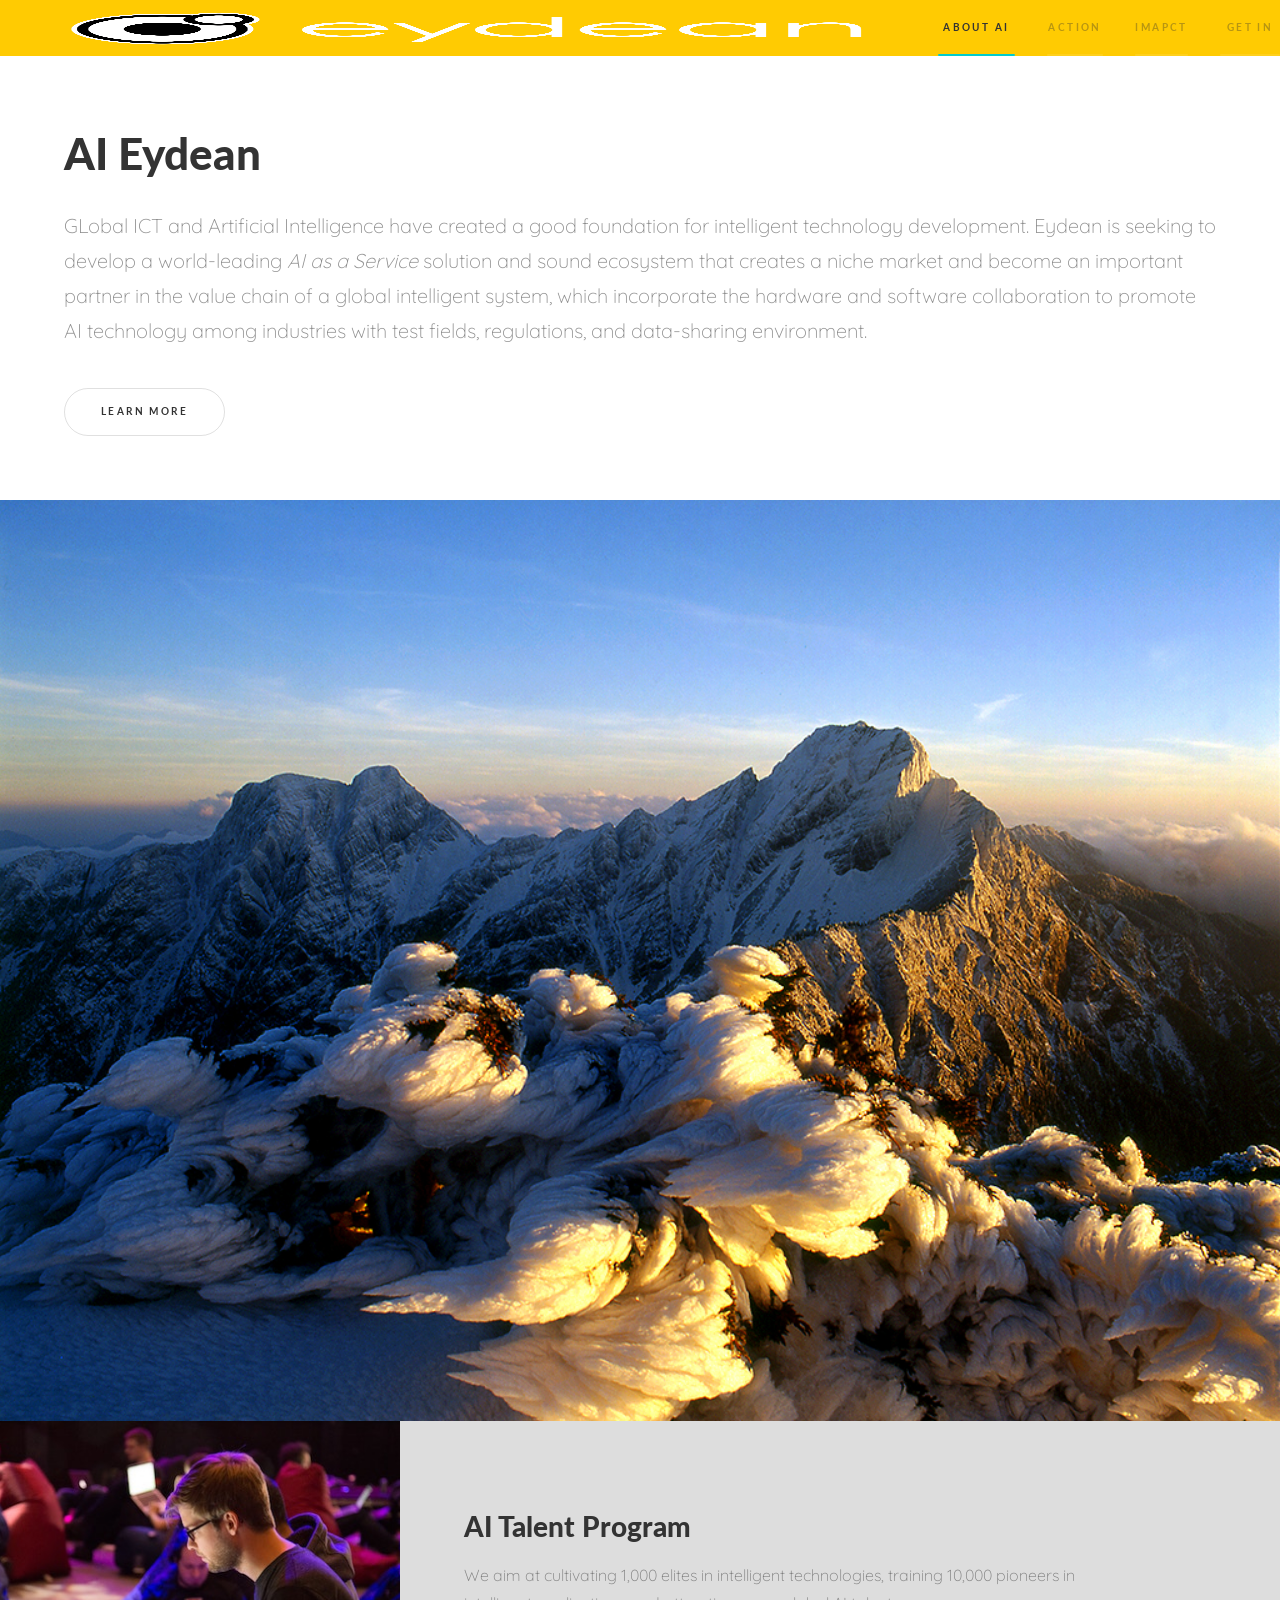
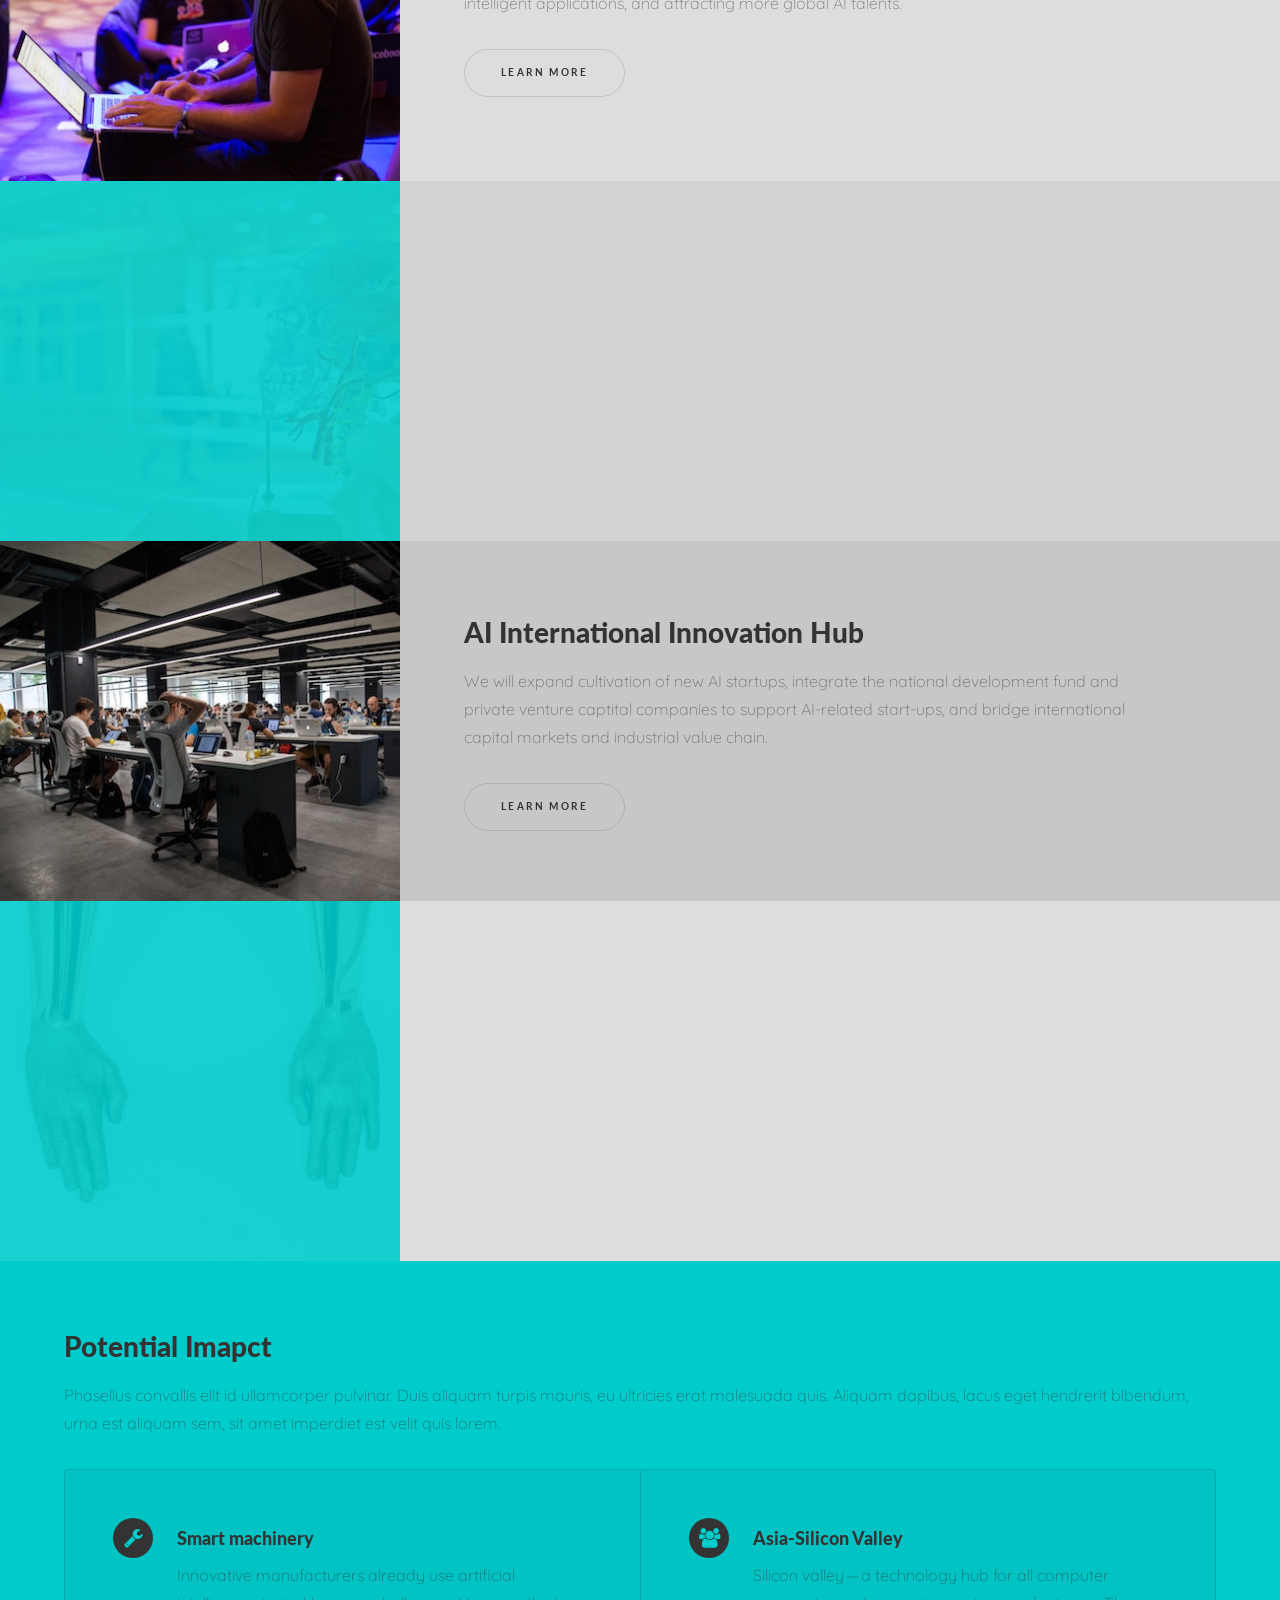
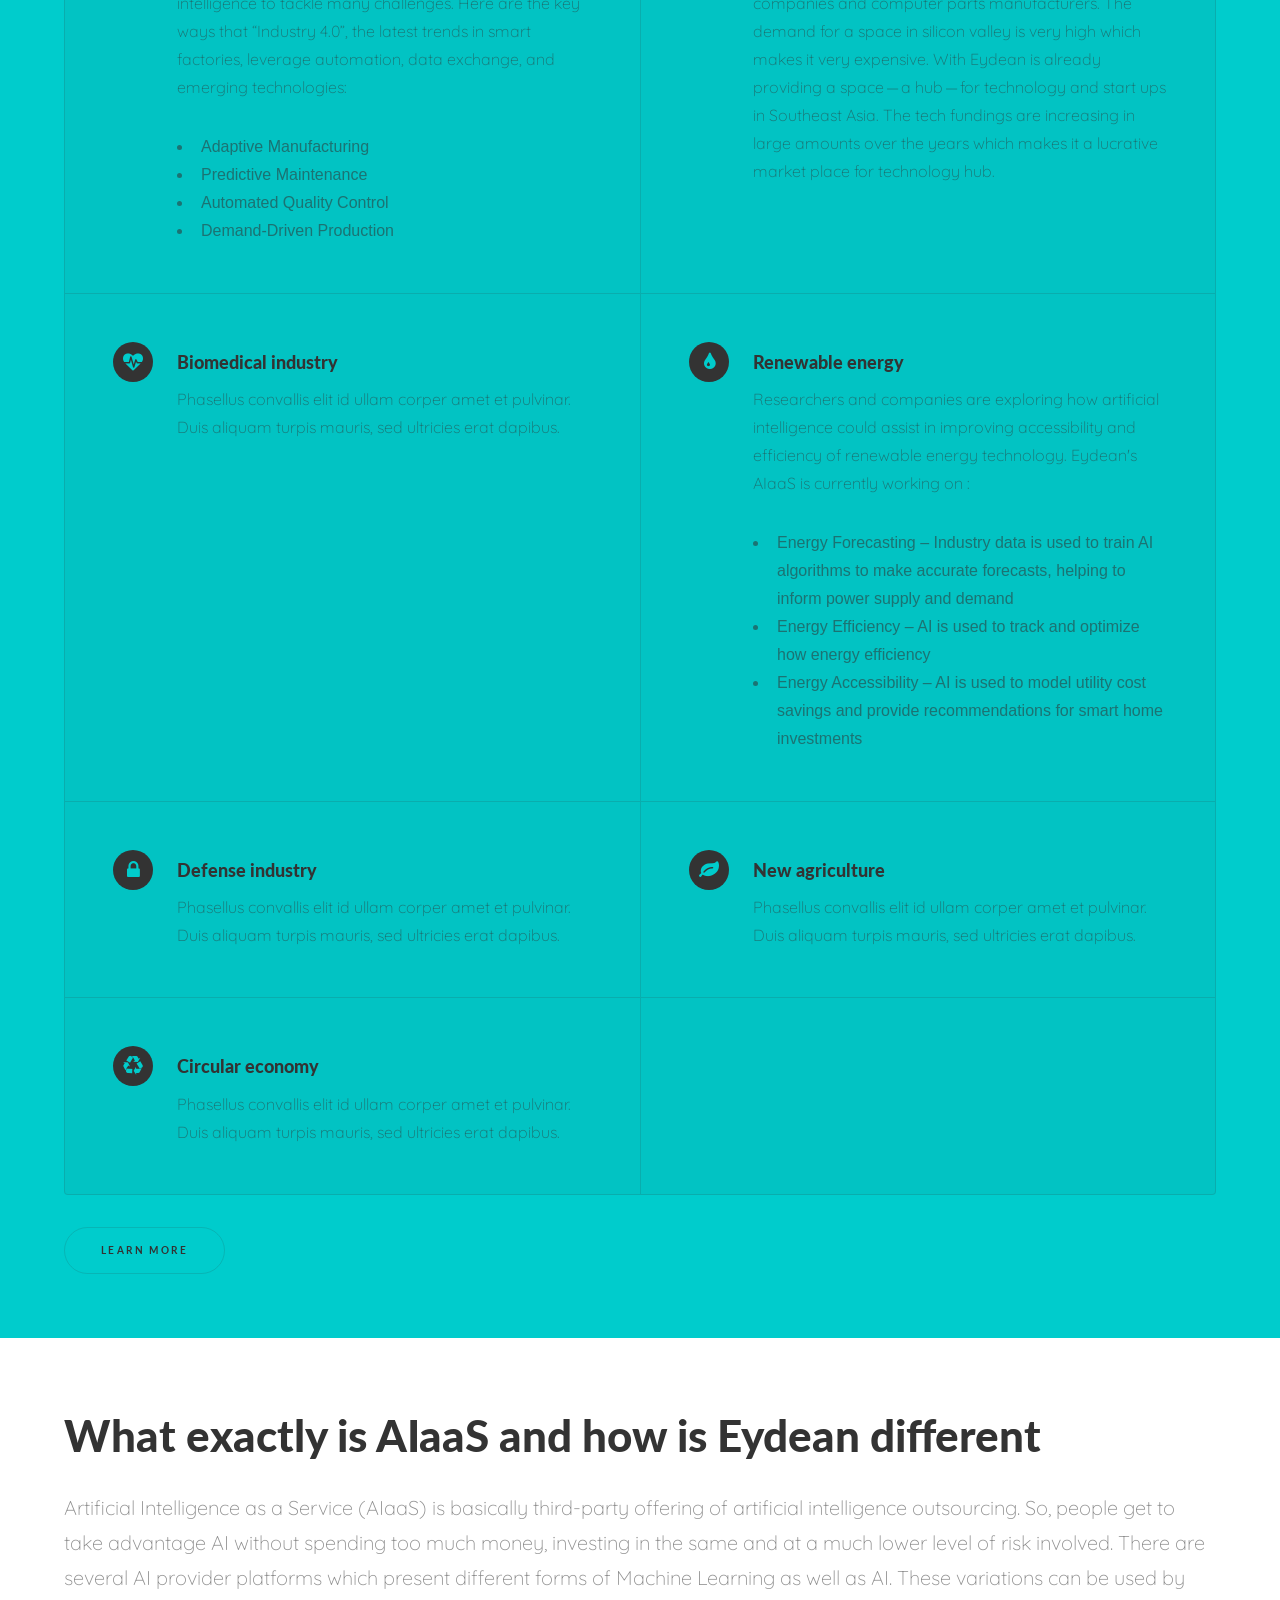
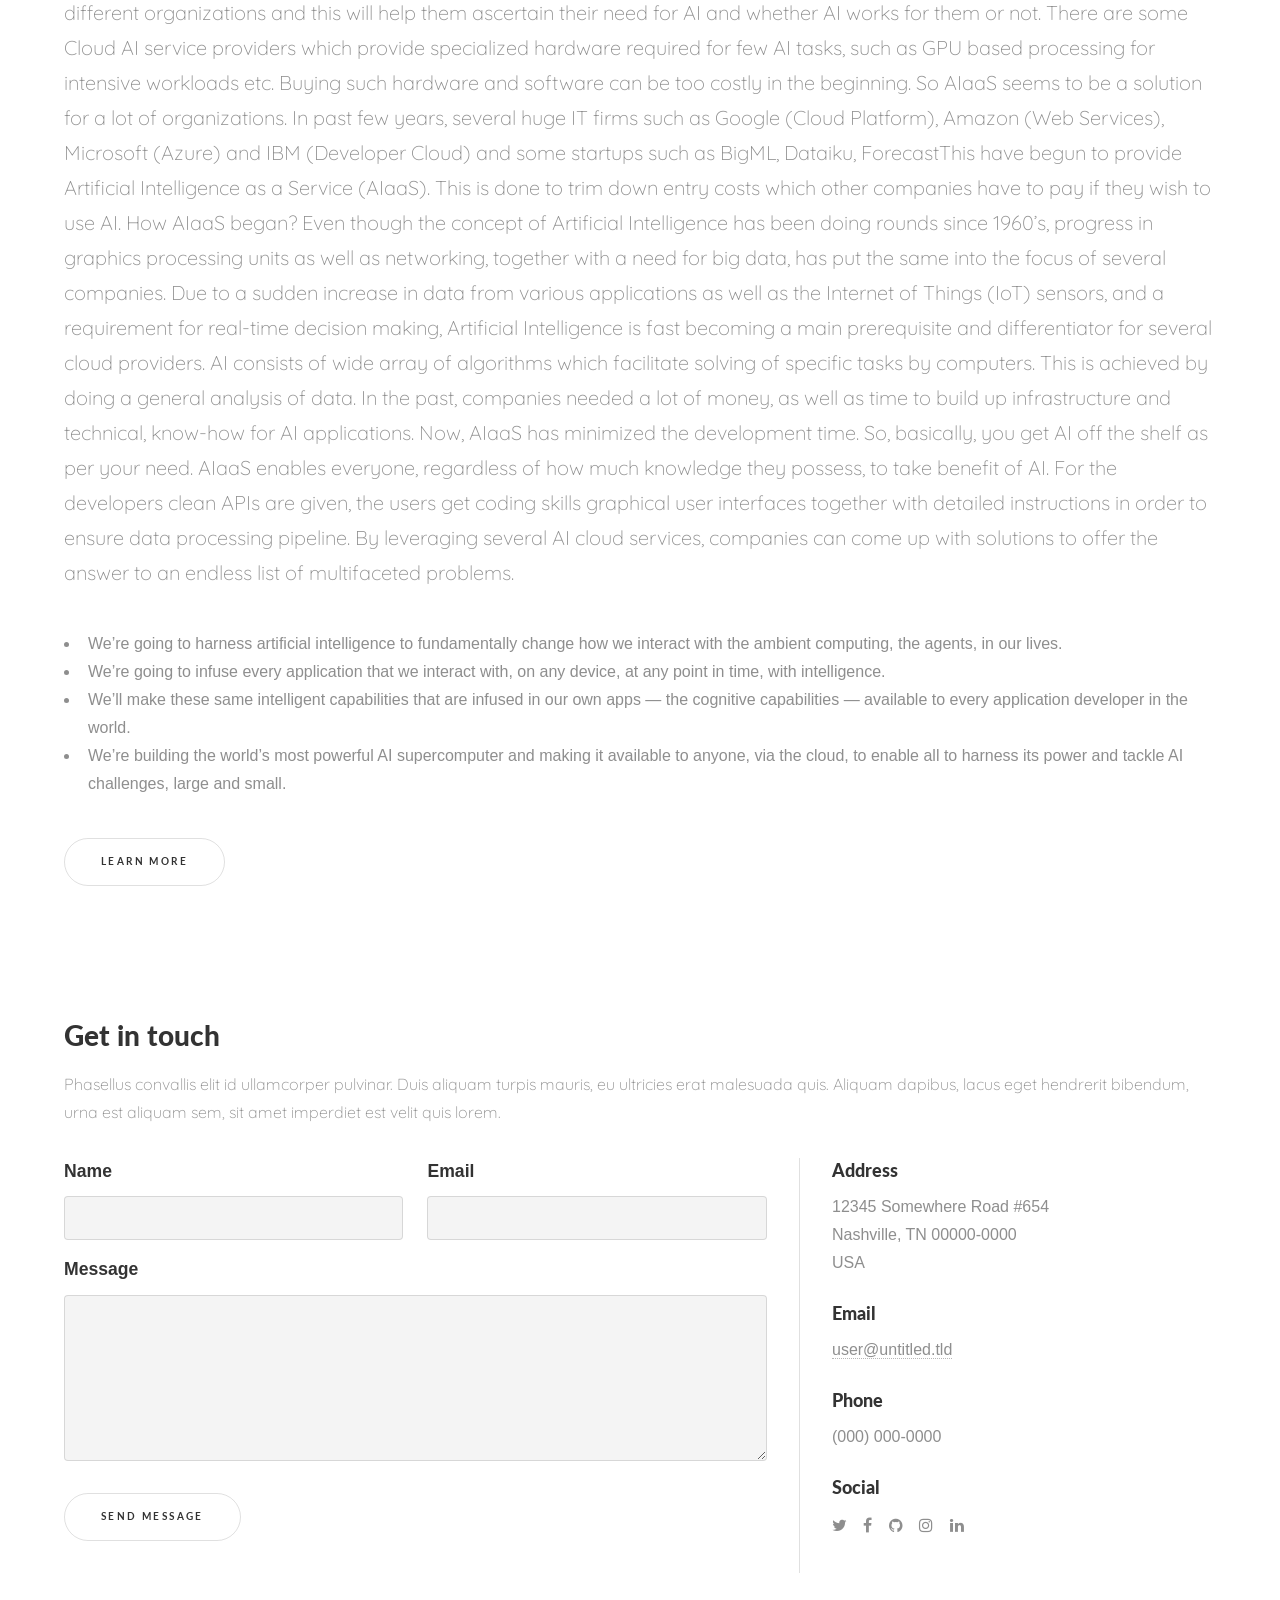
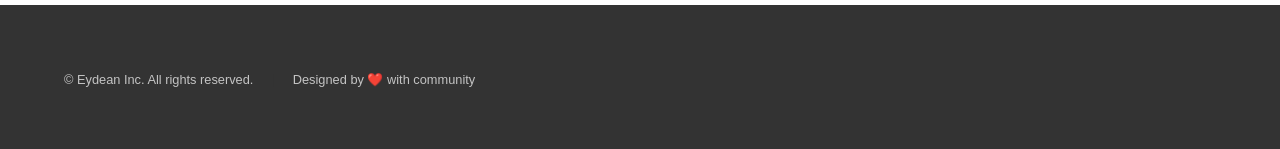
==== commit 69988ba3: "Update index.html" ====
--- a/index.html
+++ b/index.html
@@ -15,7 +15,7 @@
 		<!-- Sidebar -->
 			<section id="sidebar">
 				<div class="inner">
-					<img src="images/Eydean-04.png" alt="logo" height="50%" width="50%">
+					<img src="images/Eydean-04.png" alt="logo" height="100%" width="100%">
 
 					<nav>
 						<ul>
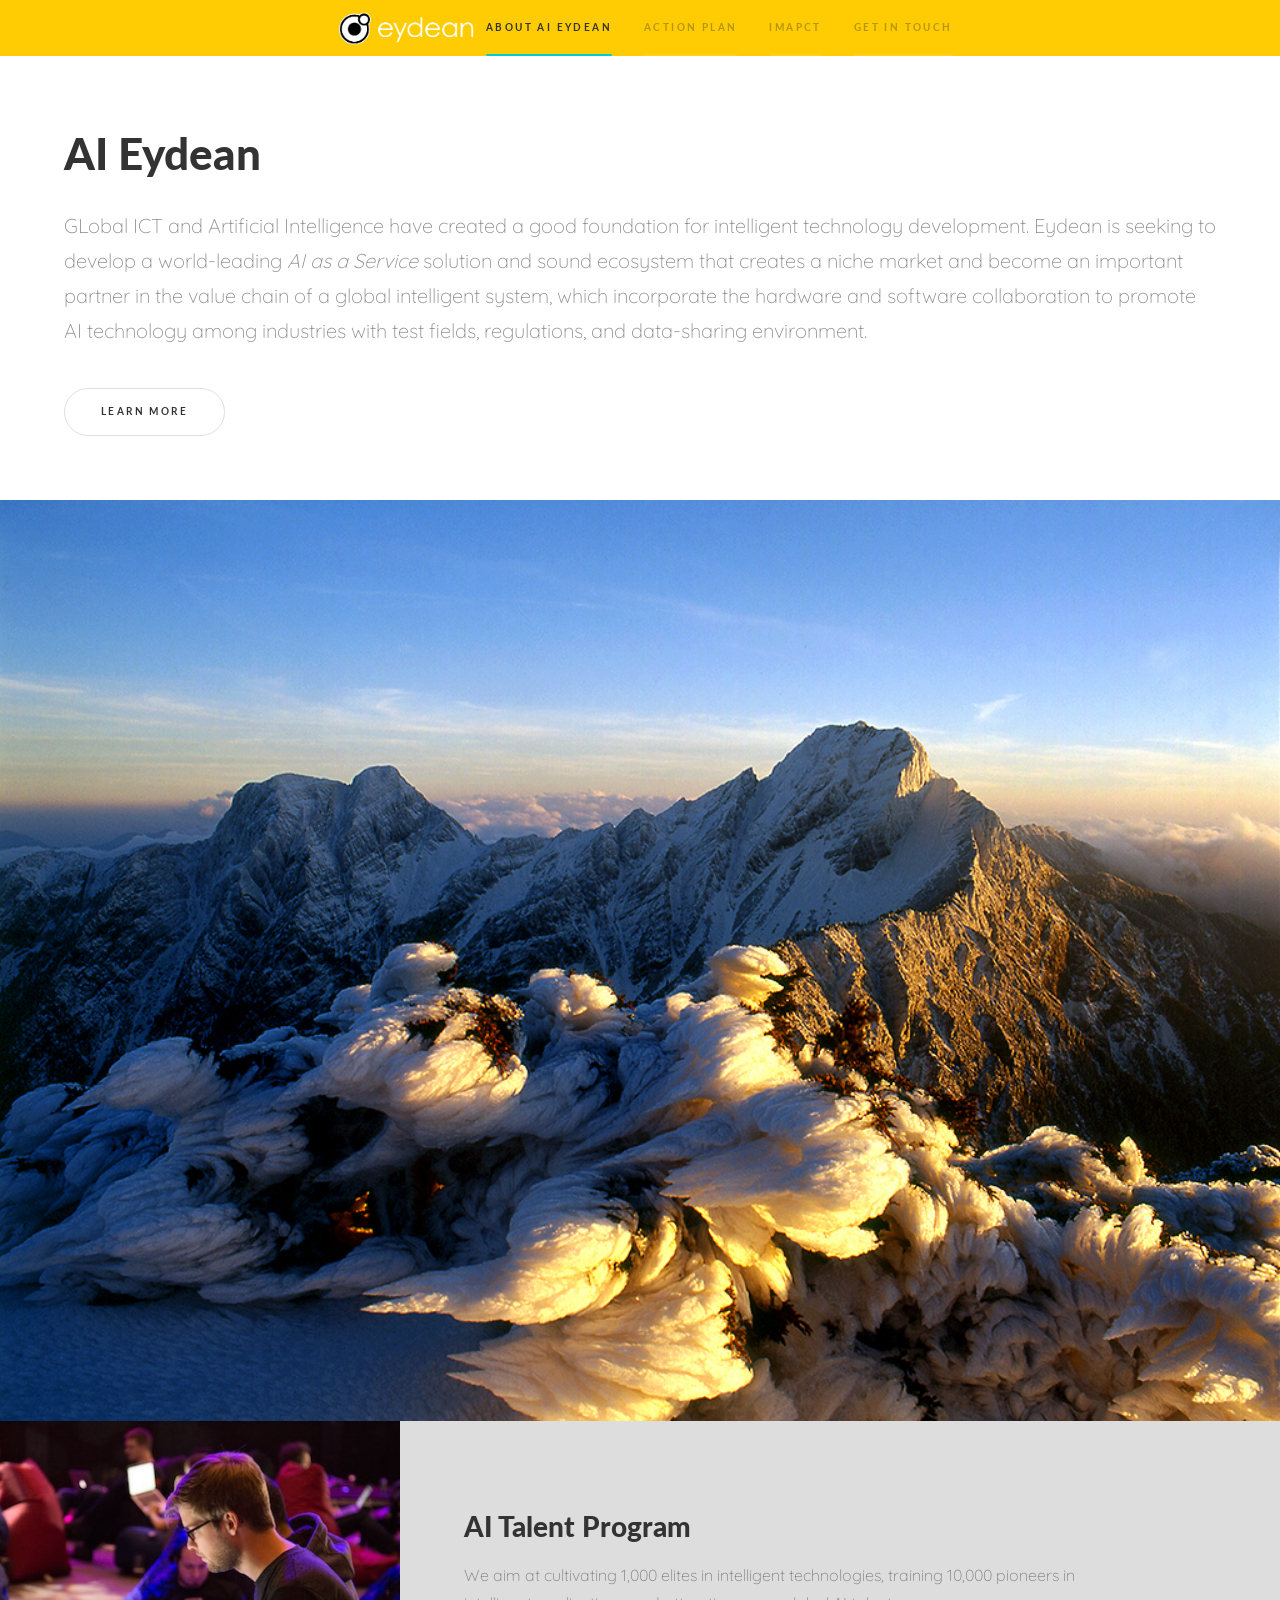
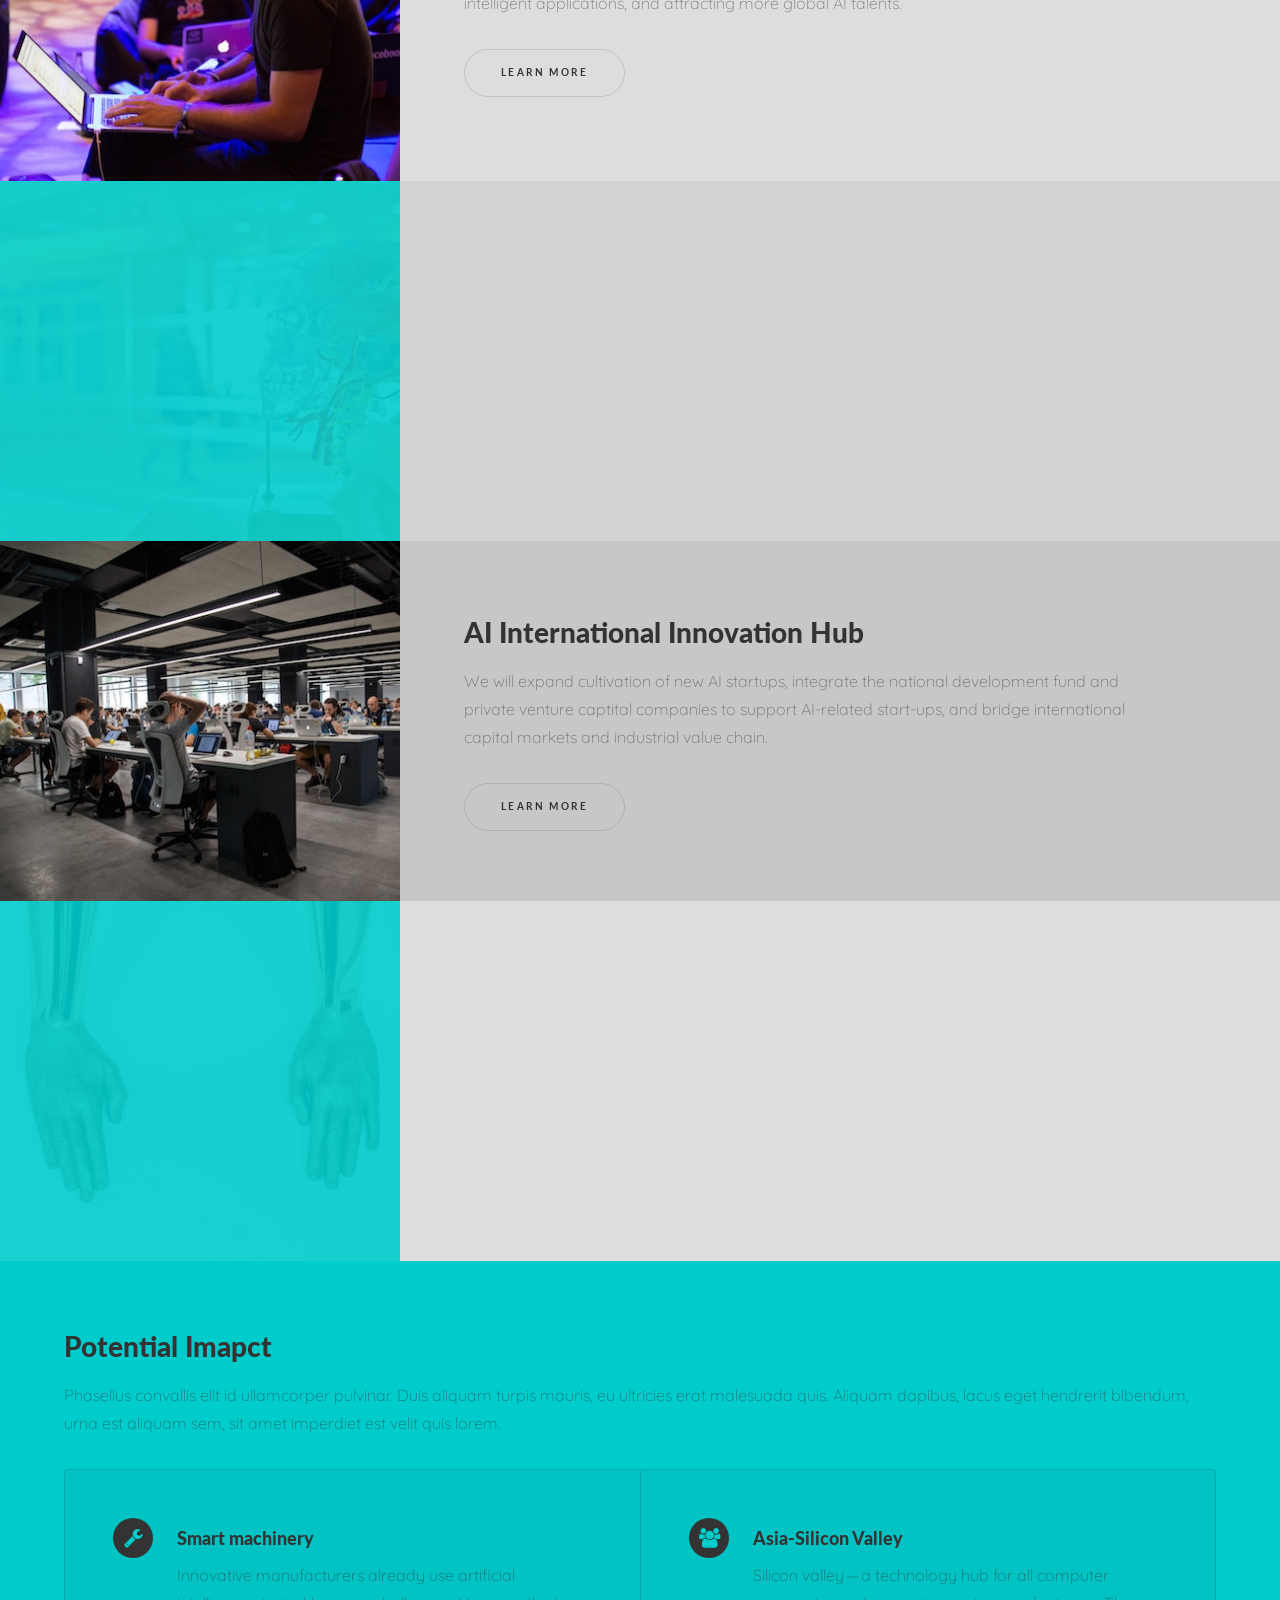
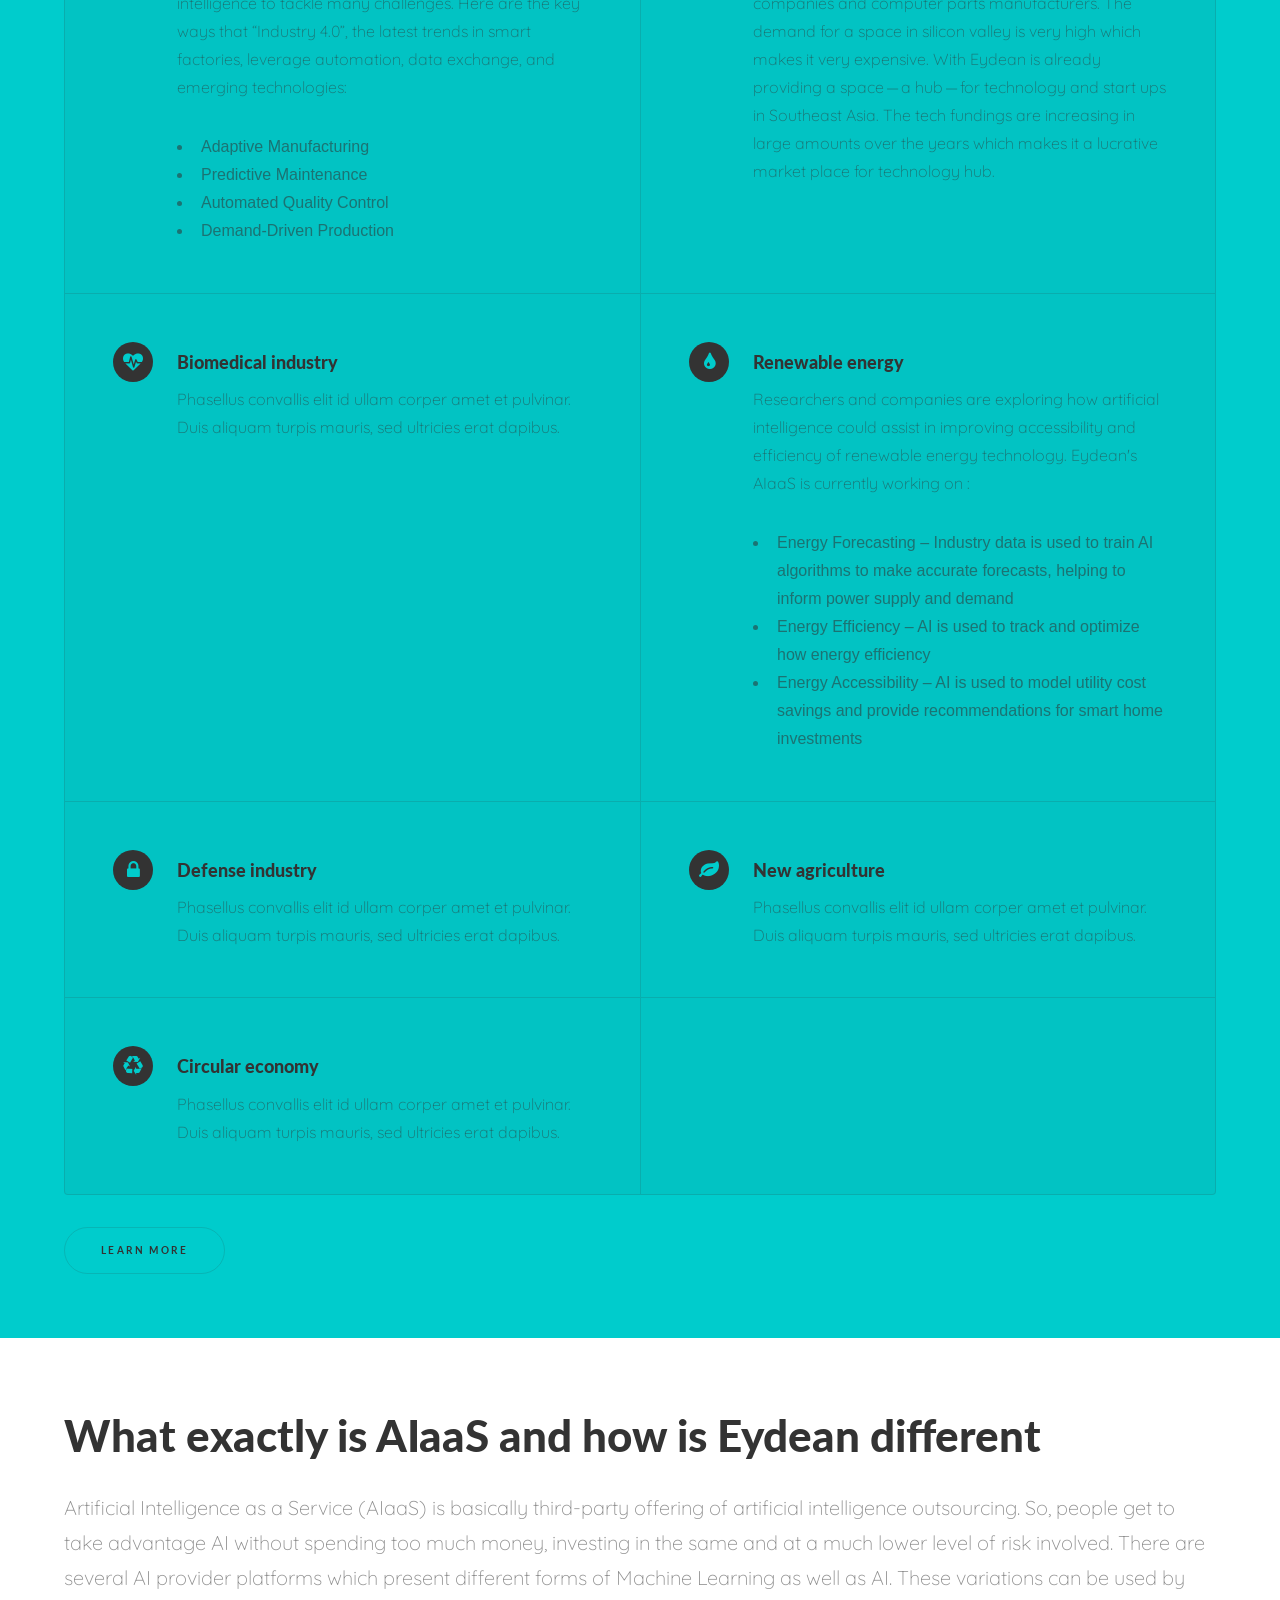
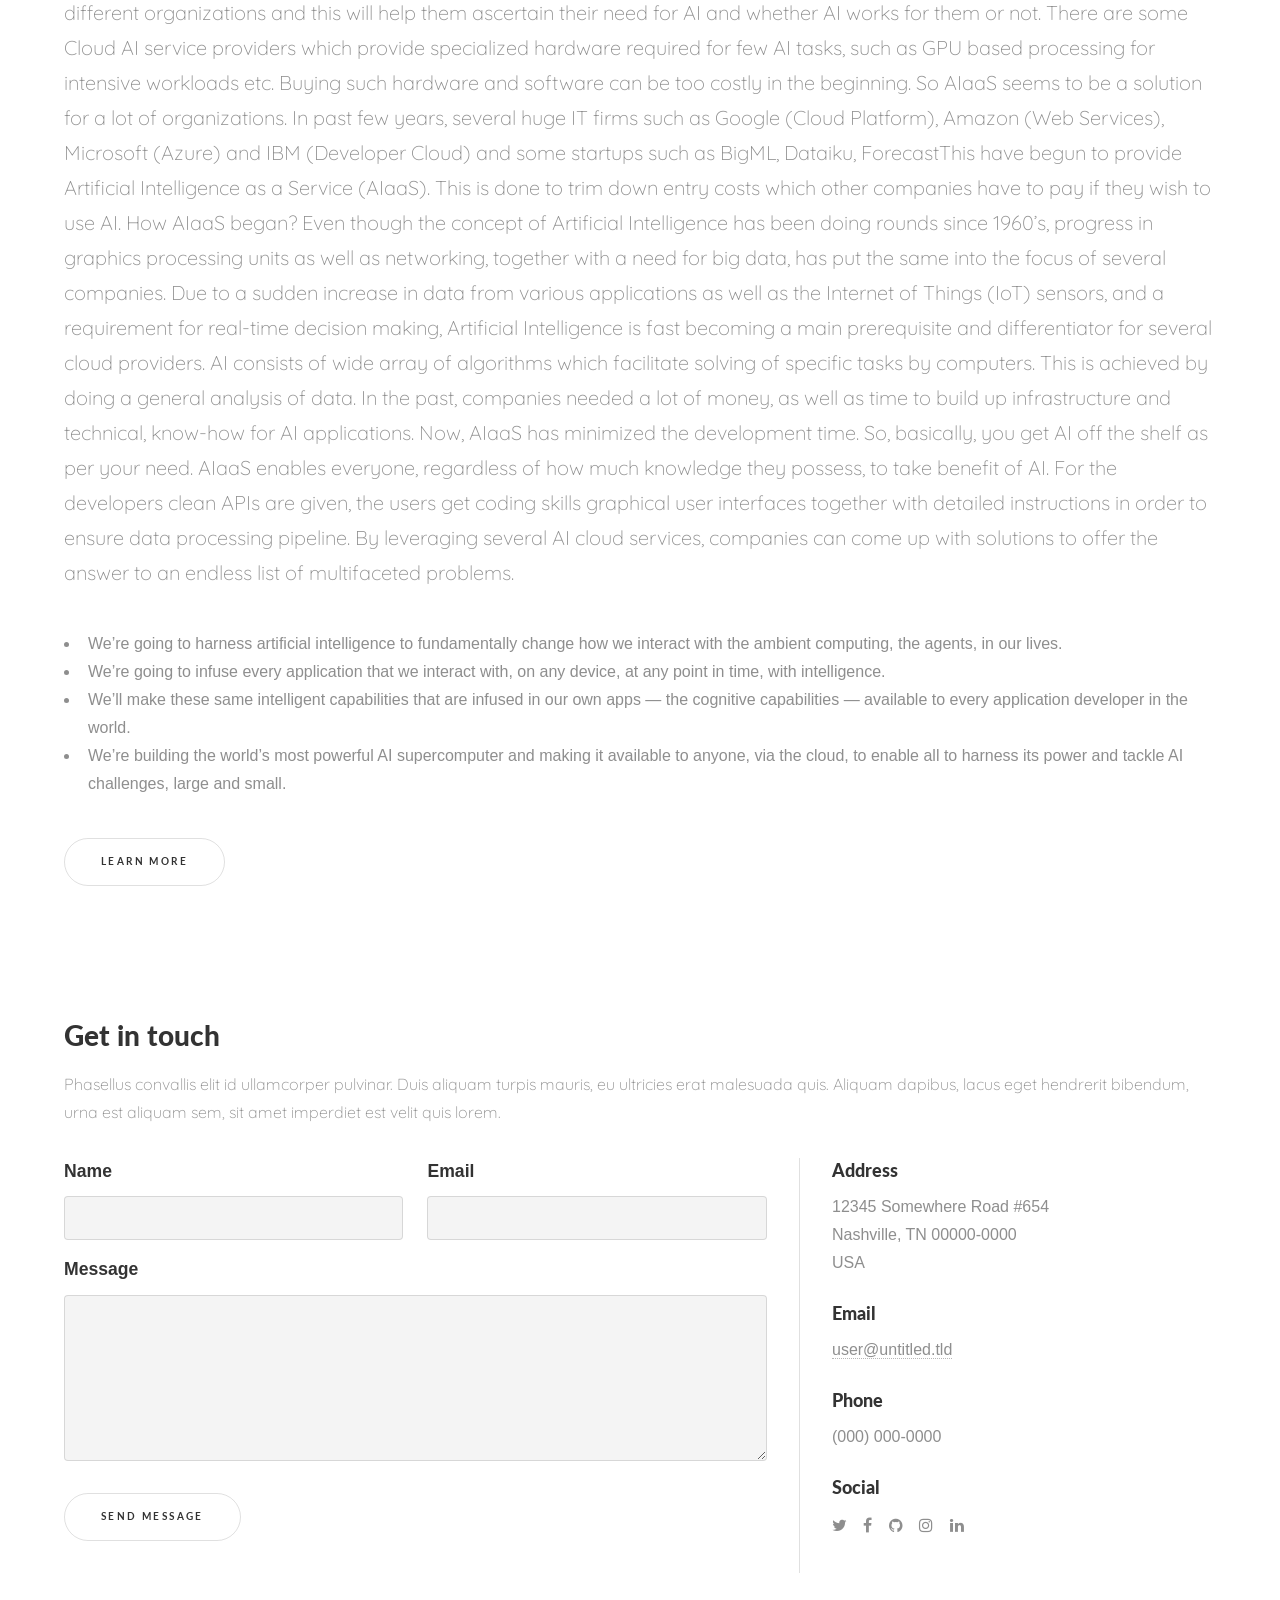
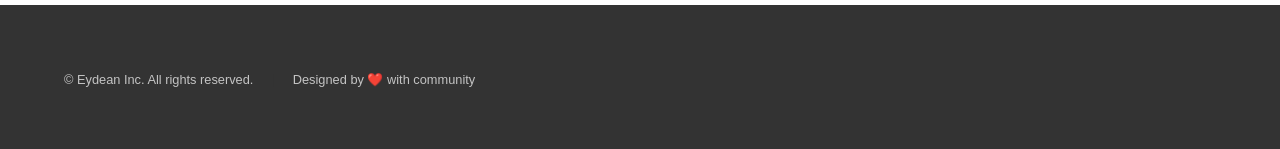
==== commit e46a3d49: "Update index.html" ====
--- a/index.html
+++ b/index.html
@@ -15,7 +15,7 @@
 		<!-- Sidebar -->
 			<section id="sidebar">
 				<div class="inner">
-					<img src="images/Eydean-04.png" alt="logo" height="100%" width="100%">
+					<img src="images/Eydean-04.png" alt="logo" height="100%">
 
 					<nav>
 						<ul>
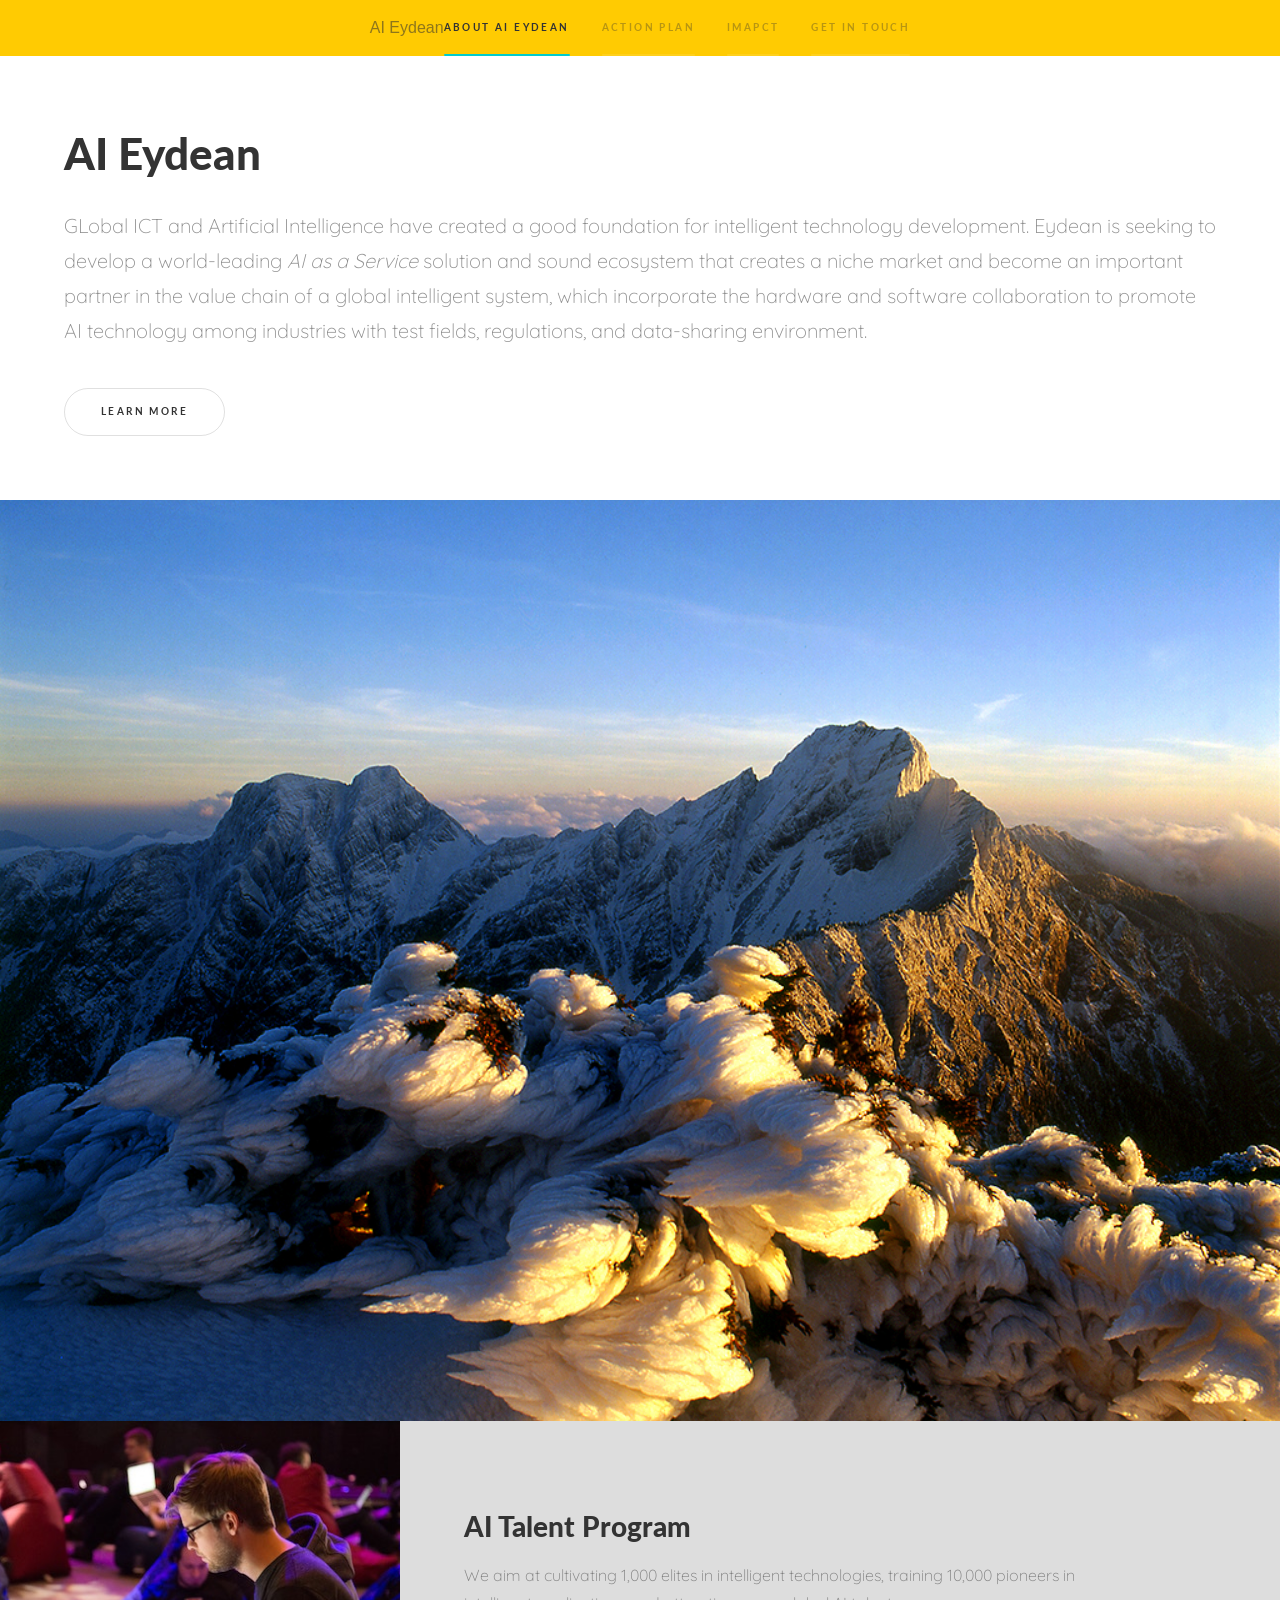
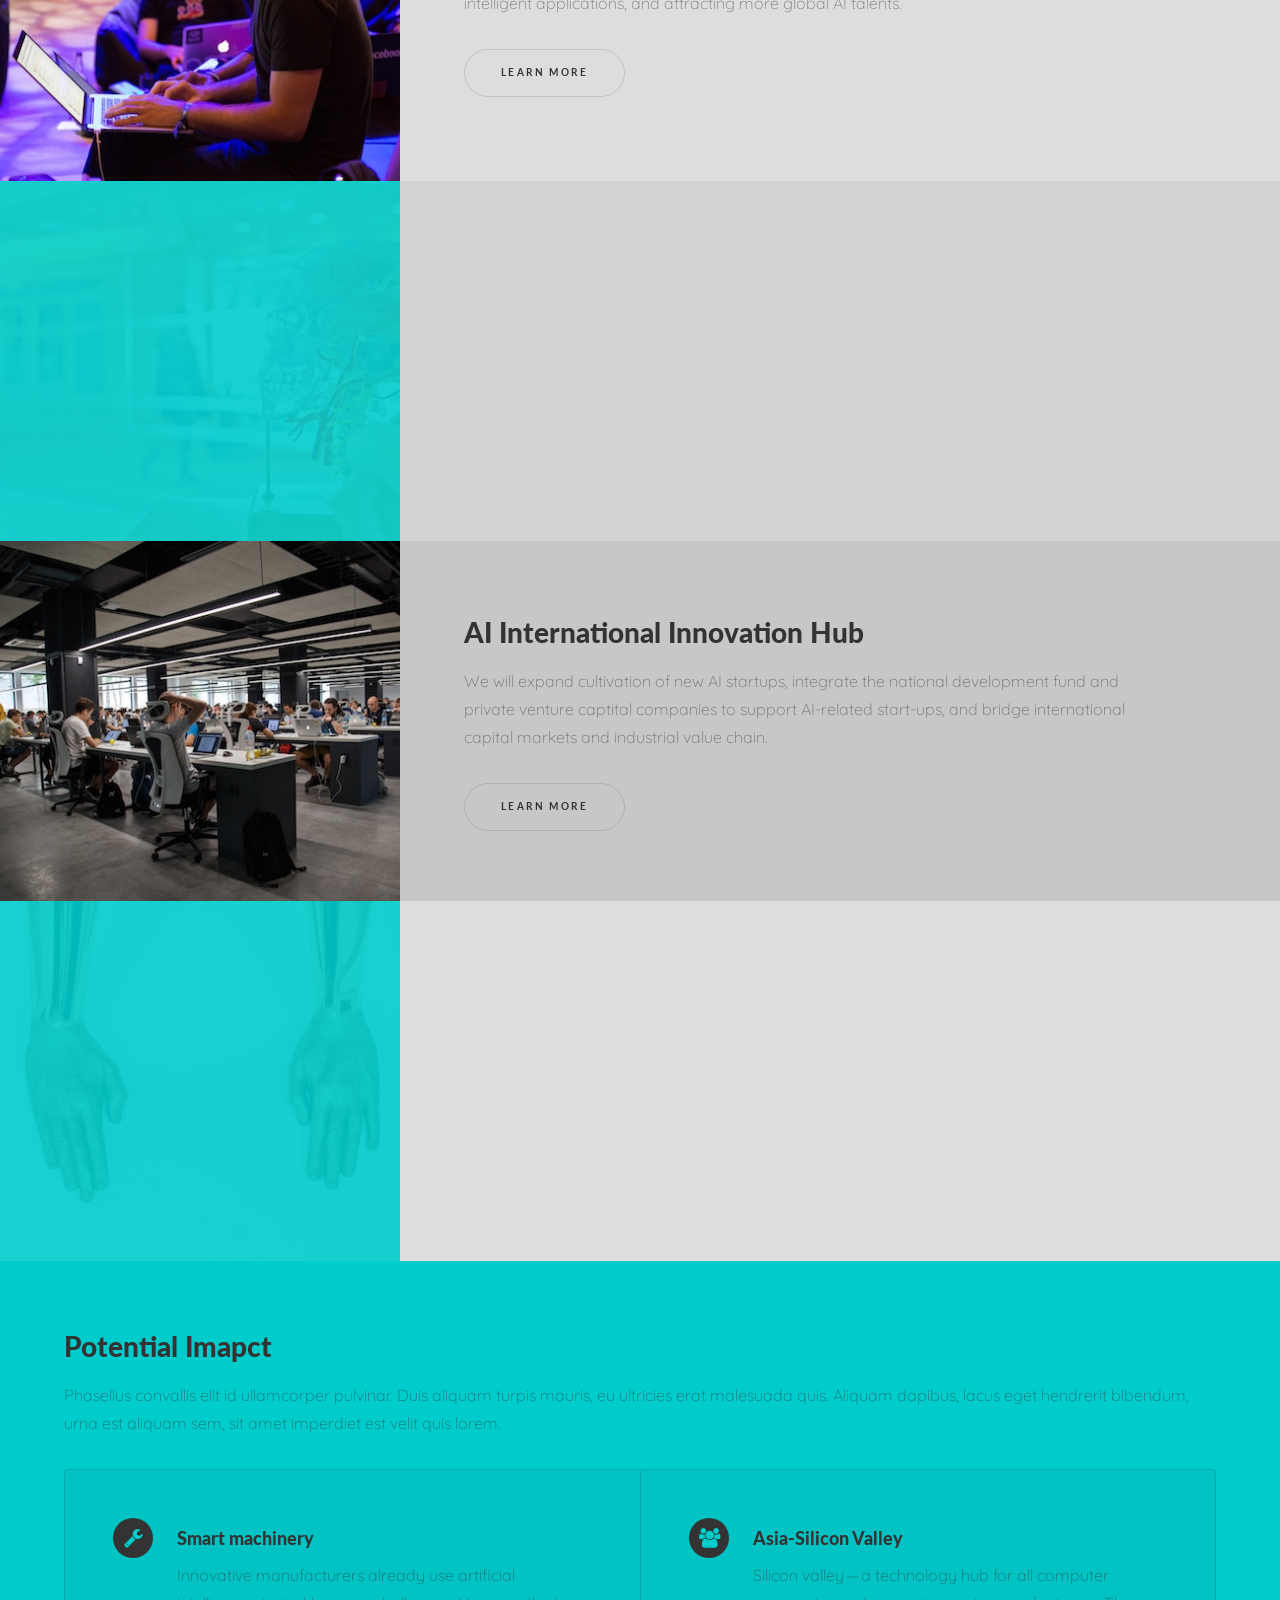
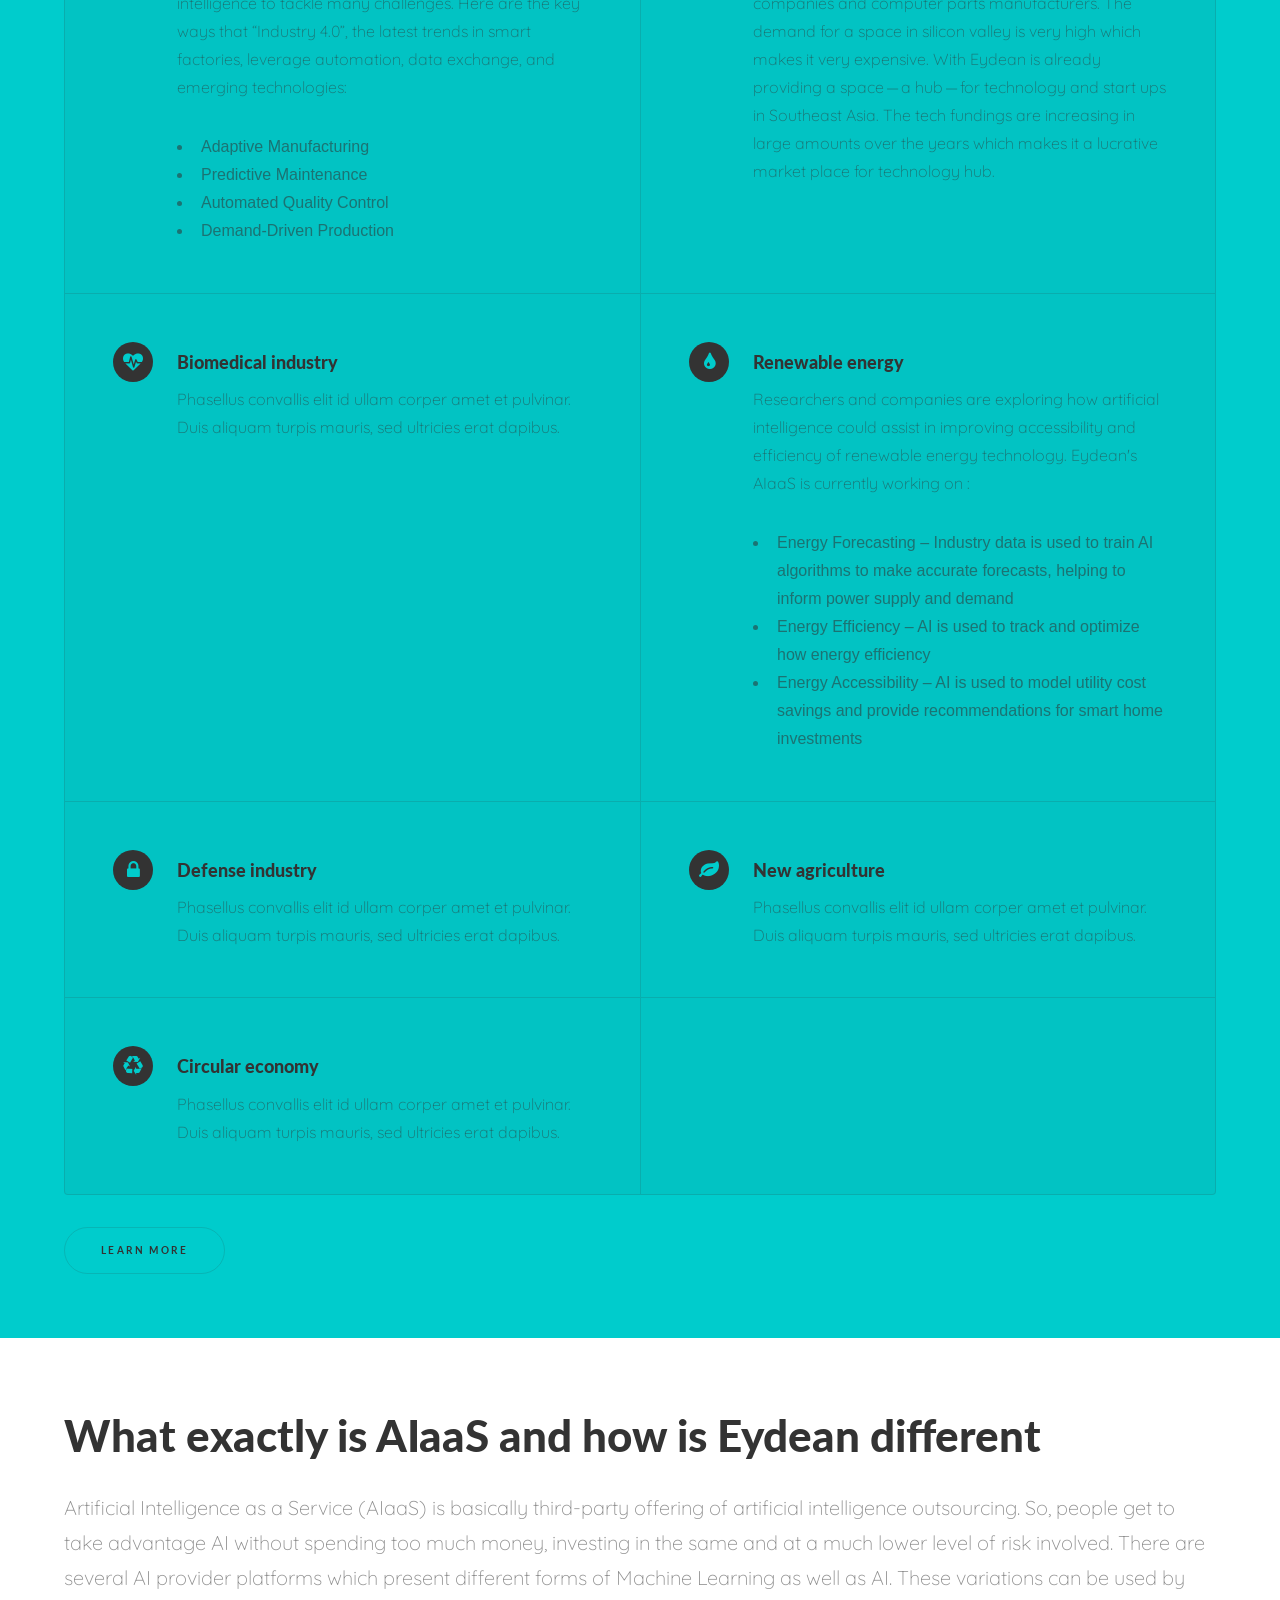
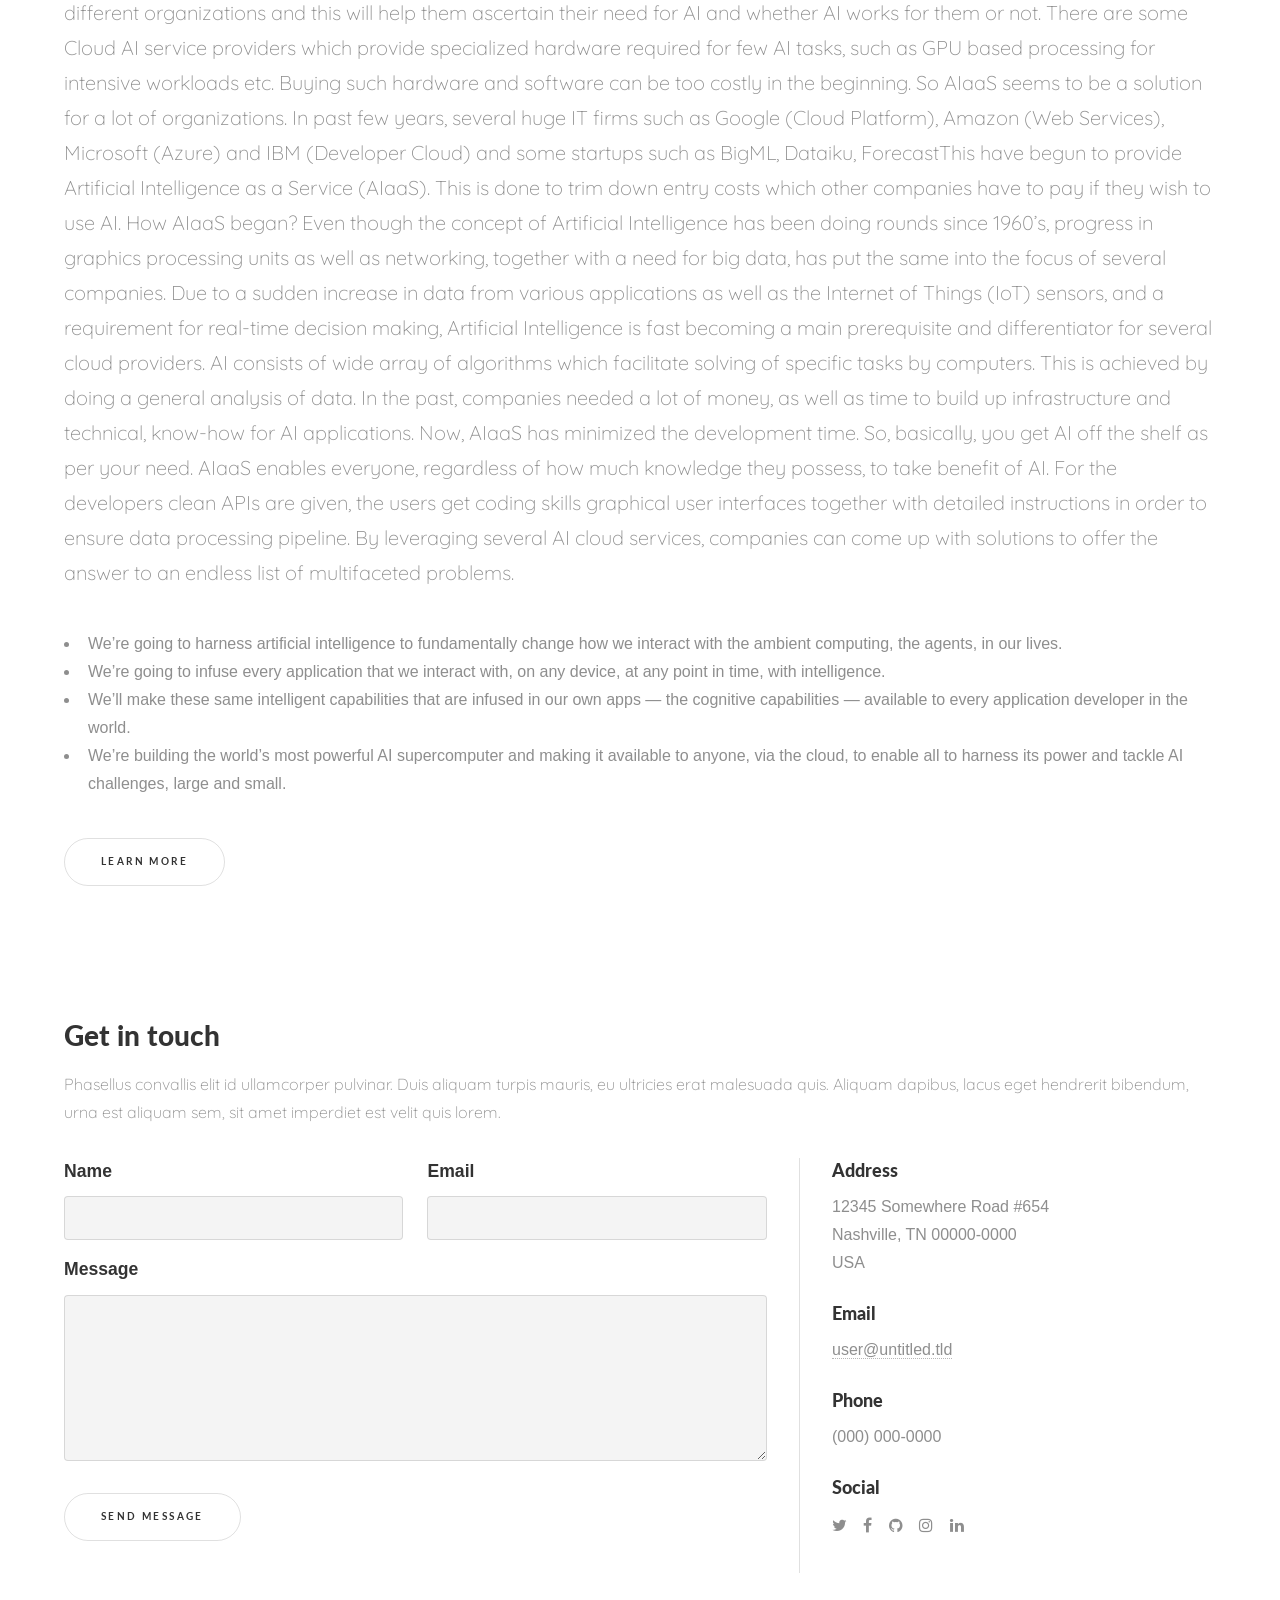
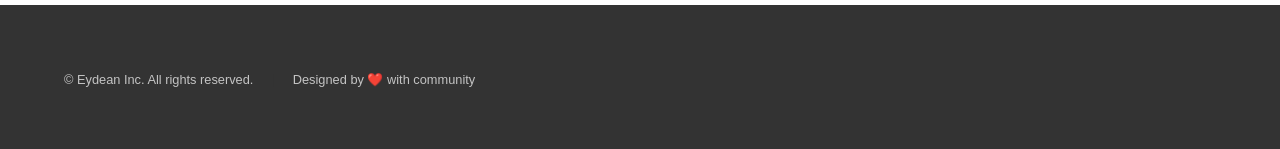
==== commit 5ad594c8: "Update index.html" ====
--- a/index.html
+++ b/index.html
@@ -15,8 +15,7 @@
 		<!-- Sidebar -->
 			<section id="sidebar">
 				<div class="inner">
-					<img src="images/Eydean-04.png" alt="logo" height="100%">
-
+					AI Eydean
 					<nav>
 						<ul>
 							<li><a href="#intro">About AI Eydean</a></li>
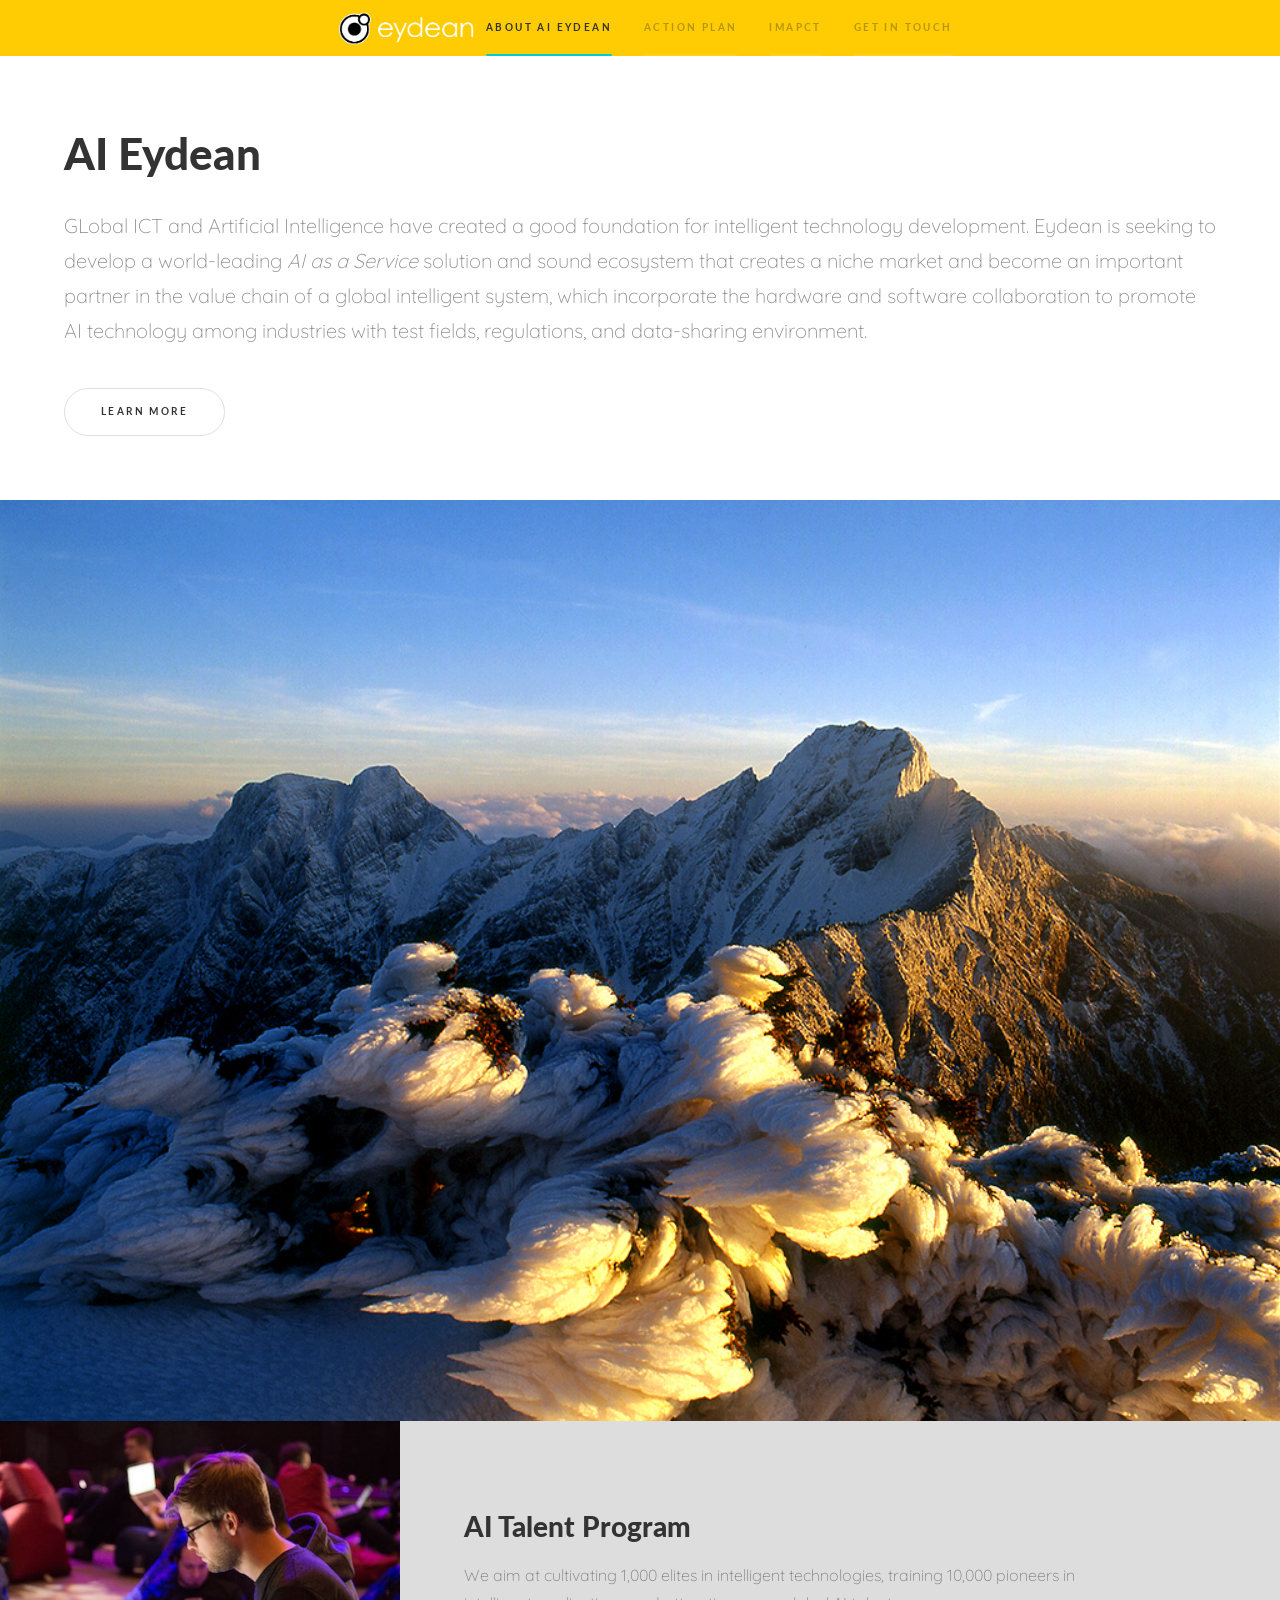
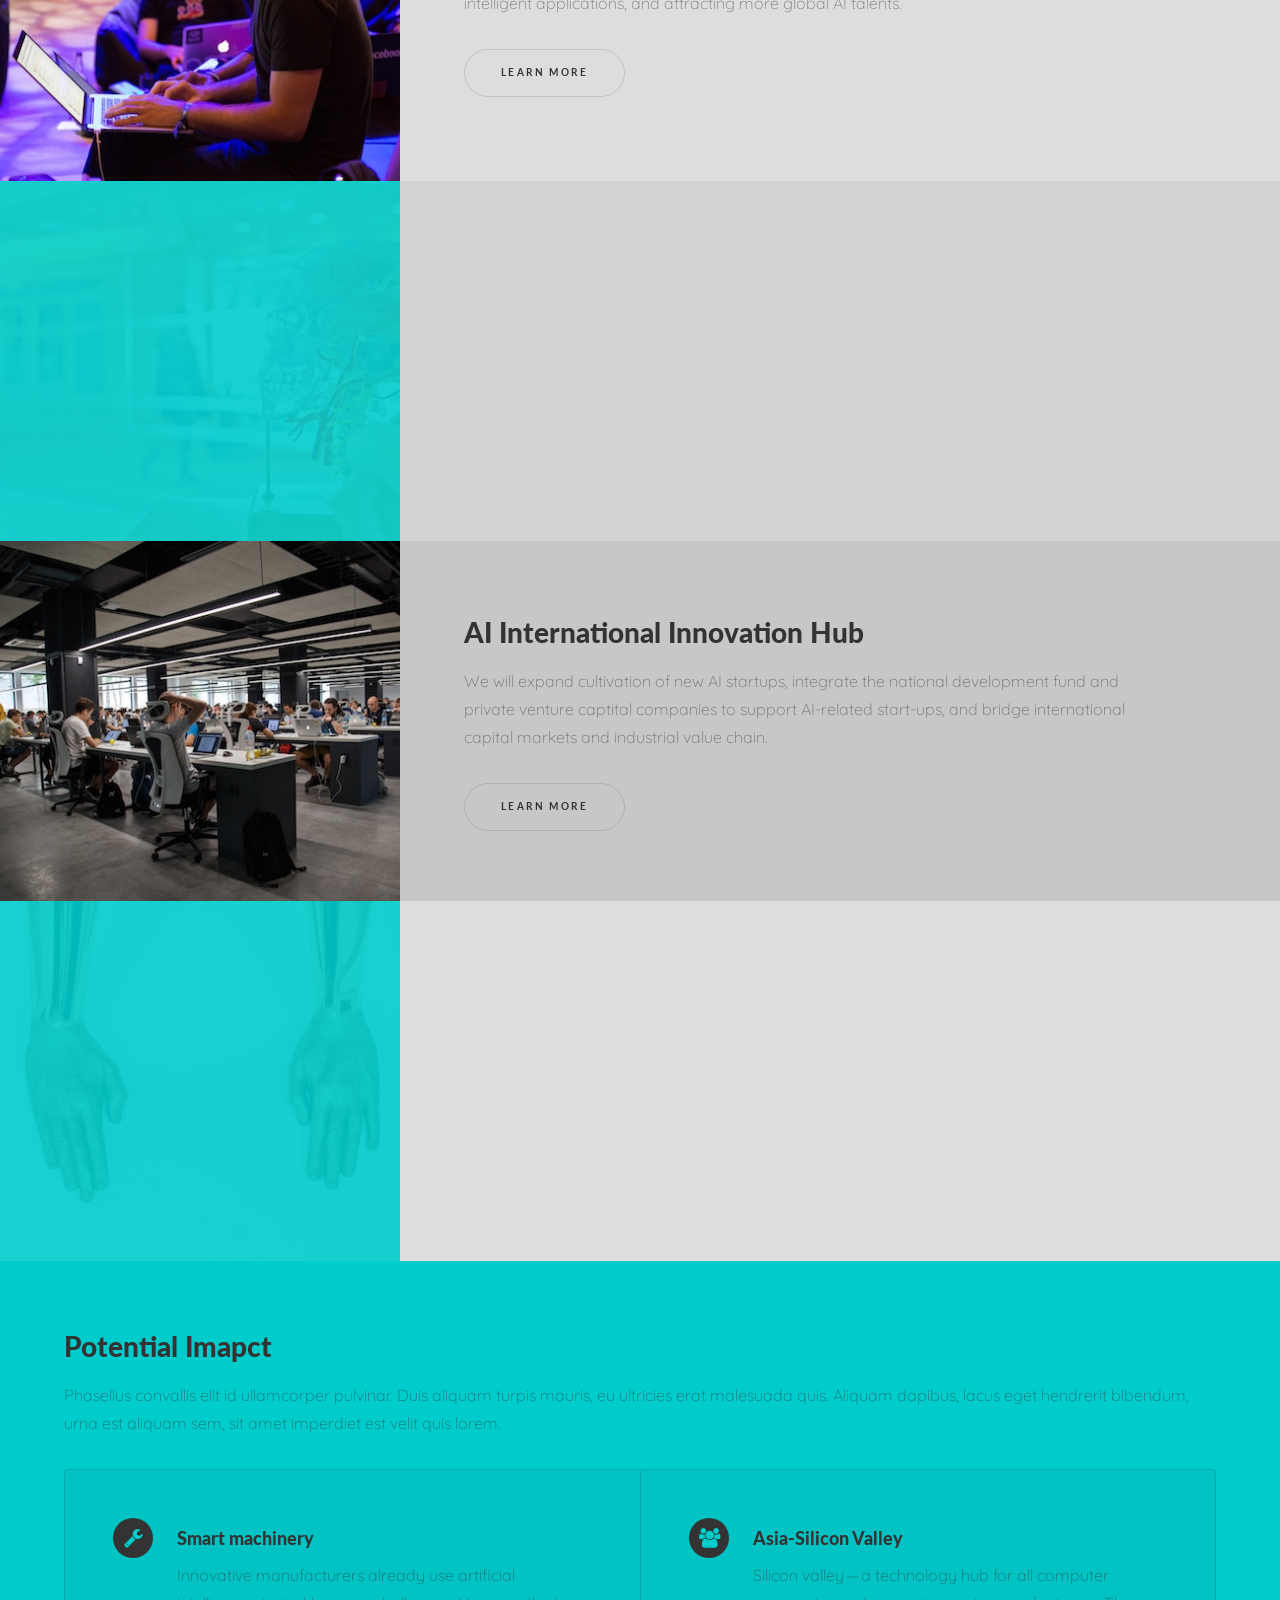
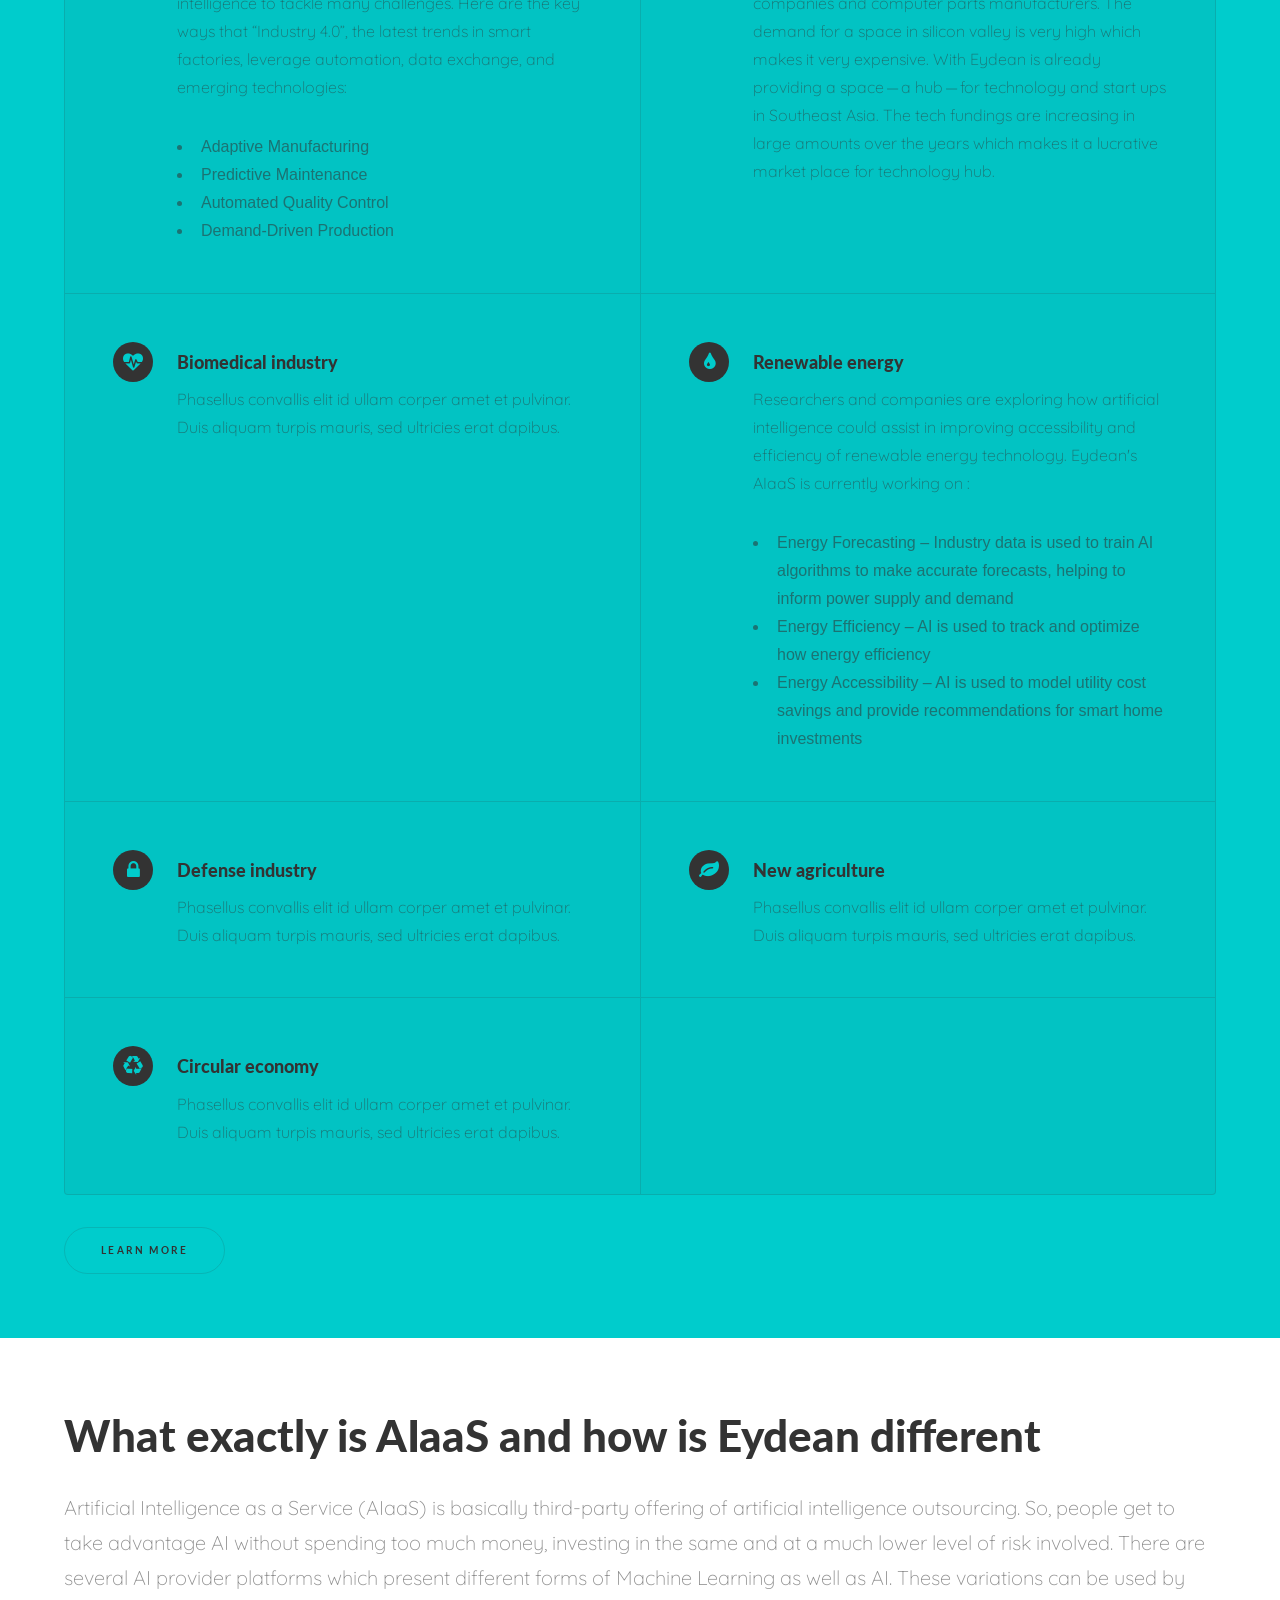
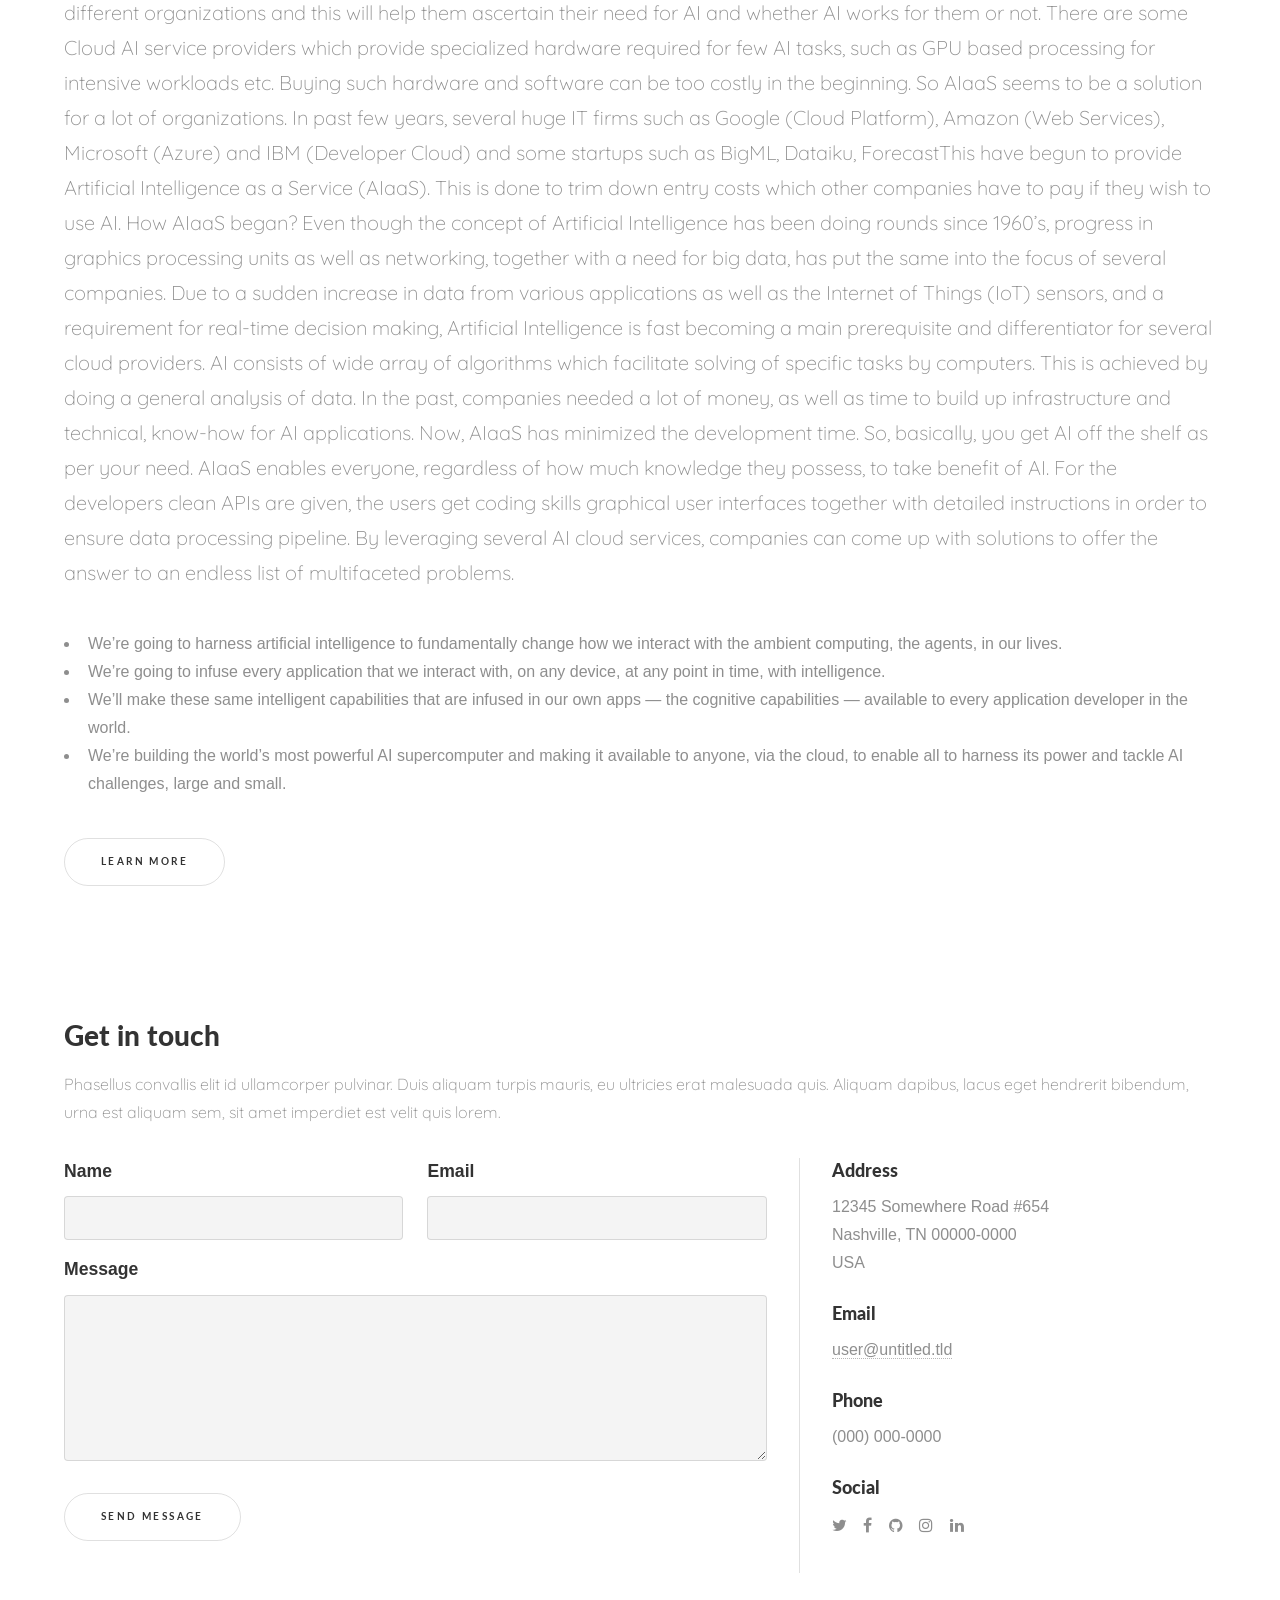
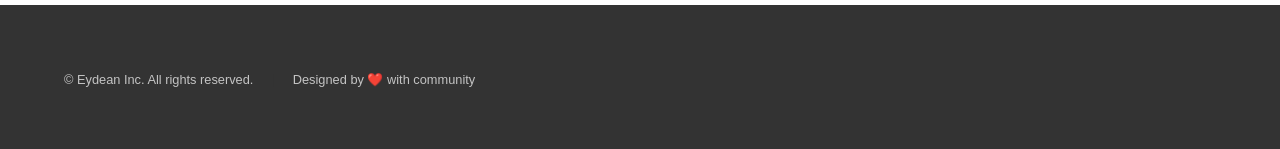
==== commit dd582402: "Update index.html" ====
--- a/index.html
+++ b/index.html
@@ -15,7 +15,7 @@
 		<!-- Sidebar -->
 			<section id="sidebar">
 				<div class="inner">
-					AI Eydean
+<img src="images/Eydean-04.png" alt="logo" >
 					<nav>
 						<ul>
 							<li><a href="#intro">About AI Eydean</a></li>
